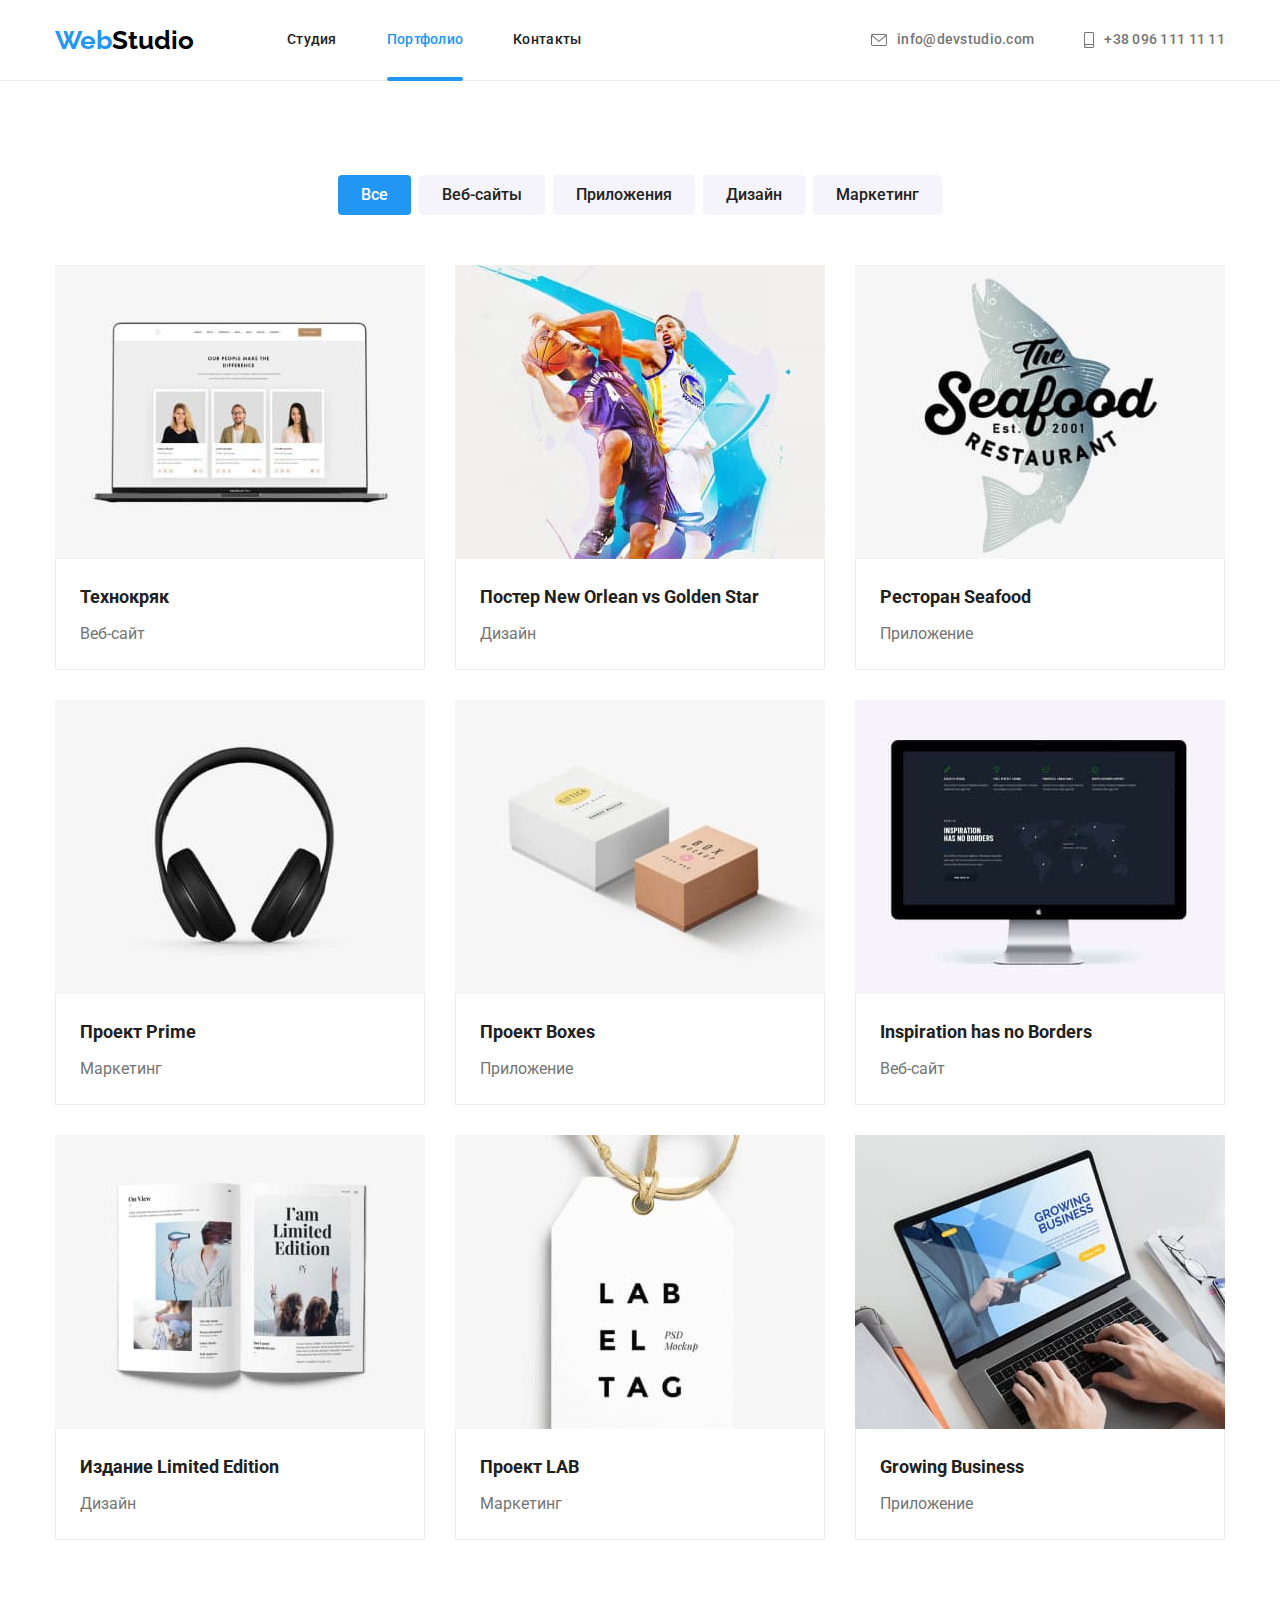
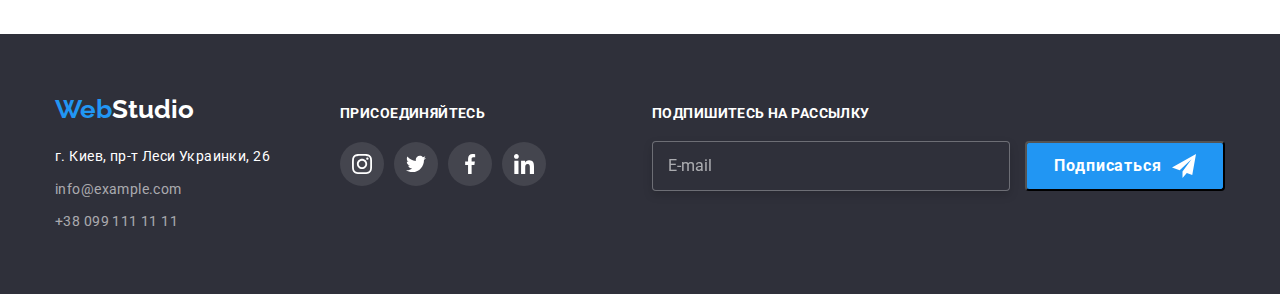
==== portfolio.html @ b8cd6af3 "1" ====
<!DOCTYPE html>
<html lang="en">
  <head>
    <meta charset="UTF-8" />
    <meta http-equiv="X-UA-Compatible" content="IE=edge" />
    <meta name="viewport" content="width=device-width, initial-scale=1.0" />
    <title>Portfolio</title>
    <link rel="preconnect" href="https://fonts.googleapis.com" />
    <link rel="preconnect" href="https://fonts.gstatic.com" crossorigin />
    <link
      href="https://fonts.googleapis.com/css2?family=Dancing+Script&family=Raleway:wght@700&family=Roboto:wght@400;500;700;900&display=swap"
      rel="stylesheet"
    />
    <link
      rel="stylesheet"
      href="https://cdnjs.cloudflare.com/ajax/libs/modern-normalize/1.1.0/modern-normalize.min.css"
    />

    <link rel="stylesheet" href="./css/main.min.css" />
  </head>
  <body>
    <!-- ---------------------------------------header ---------------------------------------------->
    <header class="page-header">
      <div class="container main-nav">
        <nav class="main-nav">
          <a href="./index.html" class="main-nav__labe">
            Web<span class="main-nav__studio">Studio</span>
          </a>
          <ul class="site-nav list">
            <li class="site-nav__link-margin">
              <a href="./index.html" class="site-nav__link site-nav__serif site-nav--size-p"
                >Студия</a
              >
            </li>
            <li class="site-nav__link-margin">
              <a
                href="./portfolio.html"
                class="site-nav__active-link site-nav__serif site-nav--size-p"
                >Портфолио</a
              >
            </li>
            <li><a href="" class="site-nav__link site-nav--size-p">Контакты</a></li>
          </ul>
        </nav>
        <ul class="mailtel list">
          <li class="site-nav__link-margin">
            <a href="mailto:info@devstudio.com" class="mailtel__link site-nav__link site-nav">
              <svg class="mailtel__icons" width="16" height="12">
                <use href="./images/icons.svg#icon-envelope-hover-1"></use>
              </svg>
              info@devstudio.com
            </a>
          </li>
          <li class="">
            <a href="tel:+380961111111" class="mailtel__link site-nav__link site-nav">
              <svg class="mailtel__icons" width="10" height="16">
                <use href="./images/icons.svg#icon-smartphone-1"></use>
              </svg>

              +38 096 111 11 11
            </a>
          </li>
        </ul>
      </div>
    </header>

    <!-- --------------------------------------------------------main-------- -->
    <main>
      <section class="section">
        <div class="container">
          <ul class="filter-list-button list">
            <li class="filter-list-button__block">
              <button type="button" class="active-button-portfolio">Все</button>
            </li>
            <li class="filter-list-button__block">
              <button type="button" class="filter-list-button__button">Веб-сайты</button>
            </li>
            <li class="filter-list-button__block">
              <button type="button" class="filter-list-button__button">Приложения</button>
            </li>
            <li class="filter-list-button__block">
              <button type="button" class="filter-list-button__button">Дизайн</button>
            </li>
            <li class="filter-list-button__block">
              <button type="button" class="filter-list-button__button">Маркетинг</button>
            </li>
          </ul>

          <ul class="flex-container">
            <li class="flex-container__element">
              <a href="" class="flex-container__link">
                <div class="parents-overlay">
                  <img src="./images-portf/img2.1.jpg" alt="ноутбук" width="370" />
                  <div class="blue-overlay">
                    <p class="blue-overlay__text">
                      Технокряк это современная площадка распространения коронавируса. Компании
                      используют эту платформу для цифрового шпионажа и атак на защищённые сервера
                      конкурентов.
                    </p>
                  </div>
                </div>

                <div class="discription-card-portfolio">
                  <h3 class="discription-card-portfolio__name">Технокряк</h3>
                  <p class="discription-card-portfolio__content">Веб-сайт</p>
                </div>
              </a>
            </li>
            <li class="flex-container__element">
              <a href="" class="flex-container__link">
                <div class="parents-overlay">
                  <img src="./images-portf/img2.2.jpg" alt="баскетболисты" width="370" />
                  <div class="blue-overlay">
                    <p class="blue-overlay__text">
                      Lorem ipsum dolor sit amet consectetur adipisicing elit. Accusamus facilis
                      unde reiciendis reprehenderit inventore ad, repellendus quaerat hic laboriosam
                      dicta?
                    </p>
                  </div>
                </div>
                <div class="discription-card-portfolio">
                  <h3 class="discription-card-portfolio__name">Постер New Orlean vs Golden Star</h3>
                  <p class="discription-card-portfolio__content">Дизайн</p>
                </div>
              </a>
            </li>
            <li class="flex-container__element">
              <a href="" class="flex-container__link">
                <div class="parents-overlay">
                  <img src="./images-portf/img2.3.jpg" alt="логотип" width="370" />
                  <div class="blue-overlay">
                    <p class="blue-overlay__text">
                      Lorem ipsum dolor sit amet consectetur adipisicing elit. Accusamus facilis
                      unde reiciendis reprehenderit inventore ad, repellendus quaerat hic laboriosam
                      dicta?
                    </p>
                  </div>
                </div>
                <div class="discription-card-portfolio">
                  <h3 class="discription-card-portfolio__name">Ресторан Seafood</h3>
                  <p class="discription-card-portfolio__content">Приложение</p>
                </div>
              </a>
            </li>
            <li class="flex-container__element">
              <a href="" class="flex-container__link">
                <div class="parents-overlay">
                  <img src="./images-portf/img2.4.jpg" alt="наушники" width="370" />
                  <div class="blue-overlay">
                    <p class="blue-overlay__text">
                      Lorem ipsum dolor sit amet consectetur adipisicing elit. Accusamus facilis
                      unde reiciendis reprehenderit inventore ad, repellendus quaerat hic laboriosam
                      dicta?
                    </p>
                  </div>
                </div>
                <div class="discription-card-portfolio">
                  <h3 class="discription-card-portfolio__name">Проект Prime</h3>
                  <p class="discription-card-portfolio__content">Маркетинг</p>
                </div>
              </a>
            </li>
            <li class="flex-container__element">
              <a href="" class="flex-container__link">
                <div class="parents-overlay">
                  <img src="./images-portf/img2.5.jpg" alt="коробка" width="370" />
                  <div class="blue-overlay">
                    <p class="blue-overlay__text">
                      Lorem ipsum dolor sit amet consectetur adipisicing elit. Accusamus facilis
                      unde reiciendis reprehenderit inventore ad, repellendus quaerat hic laboriosam
                      dicta?
                    </p>
                  </div>
                </div>
                <div class="discription-card-portfolio">
                  <h3 class="discription-card-portfolio__name">Проект Boxes</h3>
                  <p class="discription-card-portfolio__content">Приложение</p>
                </div>
              </a>
            </li>
            <li class="flex-container__element">
              <a href="" class="flex-container__link">
                <div class="parents-overlay">
                  <img src="./images-portf/img2.6.jpg" alt="компьютер" width="370" />
                  <div class="blue-overlay">
                    <p class="blue-overlay__text">
                      Lorem ipsum dolor sit amet consectetur adipisicing elit. Accusamus facilis
                      unde reiciendis reprehenderit inventore ad, repellendus quaerat hic laboriosam
                      dicta?
                    </p>
                  </div>
                </div>
                <div class="discription-card-portfolio">
                  <h3 lang="en" class="discription-card-portfolio__name">
                    Inspiration has no Borders
                  </h3>
                  <p class="discription-card-portfolio__content">Веб-сайт</p>
                </div>
              </a>
            </li>
            <li class="flex-container__element">
              <a href="" class="flex-container__link">
                <div class="parents-overlay">
                  <img src="./images-portf/img2.7.jpg" alt="книга" width="370" />
                  <div class="blue-overlay">
                    <p class="blue-overlay__text">
                      Lorem ipsum dolor sit amet consectetur adipisicing elit. Accusamus facilis
                      unde reiciendis reprehenderit inventore ad, repellendus quaerat hic laboriosam
                      dicta?
                    </p>
                  </div>
                </div>
                <div class="discription-card-portfolio">
                  <h3 class="discription-card-portfolio__name">Издание Limited Edition</h3>
                  <p class="discription-card-portfolio__content">Дизайн</p>
                </div>
              </a>
            </li>
            <li class="flex-container__element">
              <a href="" class="flex-container__link">
                <div class="parents-overlay">
                  <img src="./images-portf/img2.8.jpg" alt="бирка" width="370" />
                  <div class="blue-overlay">
                    <p class="blue-overlay__text">
                      Lorem ipsum dolor sit amet consectetur adipisicing elit. Accusamus facilis
                      unde reiciendis reprehenderit inventore ad, repellendus quaerat hic laboriosam
                      dicta?
                    </p>
                  </div>
                </div>
                <div class="discription-card-portfolio">
                  <h3 class="discription-card-portfolio__name">Проект LAB</h3>
                  <p class="discription-card-portfolio__content">Маркетинг</p>
                </div>
              </a>
            </li>
            <li class="flex-container__element">
              <a href="" class="flex-container__link">
                <div class="parents-overlay">
                  <img src="./images-portf/img2.9.jpg" alt="ноутбук" width="370" />
                  <div class="blue-overlay">
                    <p class="blue-overlay__text">
                      Lorem ipsum dolor sit amet consectetur adipisicing elit. Accusamus facilis
                      unde reiciendis reprehenderit inventore ad, repellendus quaerat hic laboriosam
                      dicta?
                    </p>
                  </div>
                </div>
                <div class="discription-card-portfolio">
                  <h3 lang="en" class="discription-card-portfolio__name">Growing Business</h3>
                  <p class="discription-card-portfolio__content">Приложение</p>
                </div>
              </a>
            </li>
          </ul>
        </div>
      </section>
    </main>
    <!-- ---------------------------footer---------------------- -->
    <footer class="foter">
      <div class="container footer-flex">
        <div>
          <a href="./index.html" class="logo-fot">
            Web<span class="foter--color-studio">Studio</span>
          </a>

          <address>
            <ul class="footer-list">
              <li class="footer-list__block">
                <a
                  class="footer-list__link"
                  href="https://goo.gl/maps/ryX1TbydcaV9eqmX7"
                  target="_blank"
                  rel="noopener noreferre"
                  >г. Киев, пр-т Леси Украинки, 26</a
                >
              </li>
              <li class="footer-list__block">
                <a class="footer-list__link transparent" href="mailto:info@example.com"
                  >info@example.com</a
                >
              </li>
              <li class="footer-list__block">
                <a class="footer-list__link transparent" href="tel:+380961111111"
                  >+38 099 111 11 11</a
                >
              </li>
            </ul>
          </address>
        </div>
        <div class="footer-icon">
          <h3 class="footer-icon-text">ПРИСОЕДИНЯЙТЕСЬ</h3>
          <ul class="social-network-list list">
            <li class="social-network-list__item">
              <a href="" class="social-network-list__link color-icon-footer">
                <svg class="social-network-list__icon colr-icn-img-ftr" width="20" height="20">
                  <use href="./images/icons.svg#icon-instagram"></use>
                </svg>
              </a>
            </li>
            <li class="social-network-list__item">
              <a href="" class="social-network-list__link color-icon-footer">
                <svg class="social-network-list__icon colr-icn-img-ftr" width="20" height="20  ">
                  <use href="./images/icons.svg#icon-twitter"></use>
                </svg>
              </a>
            </li>
            <li class="social-network-list__item">
              <a href="" class="social-network-list__link color-icon-footer">
                <svg class="social-network-list__icon colr-icn-img-ftr" width="20" height="20">
                  <use href="./images/icons.svg#icon-facebook"></use>
                </svg>
              </a>
            </li>
            <li class="social-network-list__item">
              <a href="" class="social-network-list__link color-icon-footer">
                <svg class="social-network-list__icon colr-icn-img-ftr" width="20" height="20">
                  <use href="./images/icons.svg#icon-linkedin"></use>
                </svg>
              </a>
            </li>
          </ul>
        </div>
        <form class="form-subscription">
          <h3 class="form-subscription__title">Подпишитесь на рассылку</h3>
          <div class="form-subscription__input">
            <input name="mail-subscribtion" type="email" placeholder="E-mail" />
            <button type="submit" class="form-subscription__btn-entr">
              Подписаться

              <svg class="icon-send" width="24" height="24">
                <use href="./images/icons.svg#icon-icon-send-1"></use>
              </svg>
            </button>
          </div>
        </form>
      </div>
    </footer>
  </body>
</html>
---- css/main.min.css ----
:root {
  --primary-text-color: #212121;
  --accent-color: #2196f3;
  --bgc-text-hero: #fff;
  --hero-bgc: #2f303a;
  --benefits: #757575;
  --zaholovokh2: #212121;
  --bcg-comand-and-button-filter: #f5f4fa;
  --icon-color: #afb1b8;
  --transition-d: 250ms;
  --transition-t: cubic-bezier(0.4, 0, 0.2, 1);
  --roboto: 'Roboto', sans-serif;
}
h1,
h2,
h3,
p,
ul {
  margin: 0;
  padding: 0;
}
img {
  display: block;
}
a {
  text-decoration: none;
}
textarea {
  resize: none;
}
.section__title {
  font-size: 36px;
  line-height: 42px;
  color: var(--zaholovokh2);
  margin-bottom: 50px;
  text-align: center;
}
body {
  font-family: 'Roboto', sans-serif;
  background-color: var(--bgc-text-hero);
  color: var(--primary-text-color);
}
.main-nav__labe {
  font-family: 'Raleway';
  font-weight: bold;
  font-size: 26px;
  line-height: 1.19;
  color: var(--accent-color);
  text-decoration: none;
  margin-right: 93px;
}
.logo-fot {
  font-family: 'Raleway';
  font-weight: bold;
  font-size: 26px;
  line-height: 1.19;
  color: var(--accent-color);
  text-decoration: none;
  margin-bottom: 20px;
  display: block;
}
.footer-list__link {
  color: var(--bgc-text-hero);
  font-family: Roboto;
  font-style: normal;
  font-weight: normal;
  font-size: 14px;
  line-height: 1.71;
  letter-spacing: 0.03em;
  text-decoration: none;
}
.list {
  list-style: none;
}
.page-header {
  border-bottom: 1px solid #ececec;
}
.main-nav {
  display: -webkit-box;
  display: -ms-flexbox;
  display: flex;
  -webkit-box-align: center;
  -ms-flex-align: center;
  align-items: center;
}
.main-nav__studio {
  color: #000000;
}
.site-nav {
  display: -webkit-box;
  display: -ms-flexbox;
  display: flex;
  -webkit-box-align: center;
  -ms-flex-align: center;
  align-items: center;
  -webkit-transition-property: color;
  transition-property: color;
}
.site-nav__link-margin {
  margin-right: 50px;
  position: relative;
}
.section {
  padding-top: 94px;
  padding-bottom: 94px;
}
.site-nav--size-p {
  padding-top: 32px;
  padding-bottom: 32px;
  display: block;
}
.site-nav__active-link {
  color: var(--accent-color);
}
.active {
  color: var(--accent-color);
}
.site-nav__serif {
  font-style: normal;
  font-weight: 500;
  font-size: 14px;
  line-height: 1.14;
  letter-spacing: 0.02em;
  text-decoration: none;
}
.site-nav__active-link.site-nav--size-p::after {
  position: absolute;
  bottom: -1px;
  left: 0;
  content: '';
  width: 100%;
  height: 4px;
  background-color: var(--accent-color);
  border-radius: 2px;
}
.site-nav .site-nav__link {
  color: var(--primary-text-color);
}
.site-nav .site-nav__link:hover {
  color: var(--accent-color);
}
.site-nav .site-nav__link:focus {
  color: var(--accent-color);
}
.site-nav__link {
  font-weight: 500;
  font-size: 14px;
  line-height: 1.14;
  letter-spacing: 0.02em;
  text-decoration: none;
  padding-top: 32px;
  padding-bottom: 32px;
  -webkit-transition-duration: var(--transition-d);
  transition-duration: var(--transition-d);
  -webkit-transition-timing-function: var(--transition-t);
  transition-timing-function: var(--transition-t);
}
.site-nav__link:hover .mailtel__icons {
  fill: var(--accent-color);
}
.site-nav__link:focus .mailtel__icons {
  fill: var(--accent-color);
}
.mailtel {
  display: -webkit-box;
  display: -ms-flexbox;
  display: flex;
  margin-left: auto;
}
.mailtel .mailtel__link {
  color: var(--benefits);
  text-decoration: none;
  -webkit-transition-property: color;
  transition-property: color;
}
.mailtel .mailtel__link:hover {
  color: var(--accent-color);
}
.mailtel .mailtel__link:focus {
  color: var(--accent-color);
}
.mailtel__link {
  font-weight: 500;
  font-size: 14px;
  line-height: 1.14;
  letter-spacing: 0.02em;
  -webkit-transition-duration: var(--transition-d);
  transition-duration: var(--transition-d);
  -webkit-transition-timing-function: var(--transition-t);
  transition-timing-function: var(--transition-t);
  -webkit-transition-property: color;
  transition-property: color;
}
.hero {
  padding-top: 200px;
  padding-bottom: 200px;
  margin-top: 0;
  max-width: 1600px;
  margin-right: auto;
  margin-left: auto;
  background-color: var(--hero-bgc);
  text-align: center;
  background-image: -webkit-gradient(
      linear,
      left top,
      right top,
      from(rgba(47, 48, 58, 0.4)),
      to(rgba(47, 48, 58, 0.4))
    ),
    url(../images/hero-bg.jpg);
  background-image: linear-gradient(to right, rgba(47, 48, 58, 0.4), rgba(47, 48, 58, 0.4)),
    url(../images/hero-bg.jpg);
  background-repeat: no-repeat;
  background-position: center;
  background-size: cover;
}
.hero__title {
  font-weight: 900;
  font-size: 44px;
  line-height: 1.36;
  color: var(--bgc-text-hero);
  margin-top: 0;
  margin-bottom: 30px;
  max-width: 696px;
  margin-left: auto;
  margin-right: auto;
  letter-spacing: 0.06em;
}
.section--pading-zero {
  padding-top: 0px;
}
.feature-list__img {
  width: 270px;
  height: 120px;
  background-color: var(--bcg-comand-and-button-filter);
  margin-bottom: 30px;
  display: -webkit-box;
  display: -ms-flexbox;
  display: flex;
  -webkit-box-pack: center;
  -ms-flex-pack: center;
  justify-content: center;
  -webkit-box-align: center;
  -ms-flex-align: center;
  align-items: center;
}
.feature-list {
  display: -webkit-box;
  display: -ms-flexbox;
  display: flex;
  margin: 0;
  padding-left: 0;
}
.filter-list-button {
  display: -webkit-box;
  display: -ms-flexbox;
  display: flex;
  -webkit-box-pack: center;
  -ms-flex-pack: center;
  justify-content: center;
  margin-top: 0;
  margin-bottom: 50px;
}
.feature-list__title {
  font-weight: bold;
  font-size: 14px;
  line-height: 1.14;
  letter-spacing: 0.03em;
  text-transform: uppercase;
  margin-bottom: 10px;
}
.feature-list__benefits {
  font-size: 14px;
  line-height: 1.71;
  color: var(--benefits);
}
.feature-list__block {
  width: 270px;
  margin-right: 30px;
}
.feature-list__block:nth-child(4) {
  margin-right: 0px;
}
.overlay {
  background-color: var(--hero-bgc);
  opacity: 0.8;
  position: absolute;
  bottom: 0;
  left: 0;
  width: 370px;
  height: 70px;
  padding-top: 27px;
  padding-bottom: 27px;
}
.overlay__text {
  font-weight: bold;
  font-size: 14px;
  line-height: 16px;
  text-align: center;
  letter-spacing: 0.03em;
  text-transform: uppercase;
  color: var(--bgc-text-hero);
}
.comand-list {
  display: -webkit-box;
  display: -ms-flexbox;
  display: flex;
  margin: 0;
  padding-left: 0;
}
.section-comand {
  background-color: var(--bcg-comand-and-button-filter);
  padding-top: 94px;
}
.comand-list__name-master {
  font-weight: 500;
  font-size: 16px;
  line-height: 1.18;
}
.comand-list__job-master {
  font-weight: normal;
  font-size: 16px;
  line-height: 1.18;
  color: var(--benefits);
  margin-top: 10px;
  margin-bottom: 16px;
}
.comand-list__discription {
  background-color: #fff;
  text-align: center;
  padding-top: 30px;
  padding-bottom: 30px;
  border-radius: 0px 0px 4px 4px;
}
.comand-list__block {
  margin-right: 30px;
  -webkit-box-shadow: 0px 1px 3px rgba(0, 0, 0, 0.12), 0px 1px 1px rgba(0, 0, 0, 0.14),
    0px 2px 1px rgba(0, 0, 0, 0.2);
  box-shadow: 0px 1px 3px rgba(0, 0, 0, 0.12), 0px 1px 1px rgba(0, 0, 0, 0.14),
    0px 2px 1px rgba(0, 0, 0, 0.2);
  border-radius: 0px 0px 4px 4px;
}
.comand-list__block:nth-child(4) {
  margin-right: 0px;
}
.shadow-img {
  -webkit-box-shadow: 0px 1px 3px rgba(0, 0, 0, 0.12), 0px 1px 1px rgba(0, 0, 0, 0.14),
    0px 2px 1px rgba(0, 0, 0, 0.2);
  box-shadow: 0px 1px 3px rgba(0, 0, 0, 0.12), 0px 1px 1px rgba(0, 0, 0, 0.14),
    0px 2px 1px rgba(0, 0, 0, 0.2);
  border-radius: 0px 0px 4px 4px;
}
.social-network-list {
  display: -webkit-box;
  display: -ms-flexbox;
  display: flex;
  -webkit-box-pack: center;
  -ms-flex-pack: center;
  justify-content: center;
}
.social-network-list__item + .social-network-list__item {
  margin-left: 10px;
}
.social-network-list__link {
  width: 44px;
  height: 44px;
  background-color: var(--bgc-text-hero);
  display: -webkit-box;
  display: -ms-flexbox;
  display: flex;
  -webkit-box-pack: center;
  -ms-flex-pack: center;
  justify-content: center;
  -webkit-box-align: center;
  -ms-flex-align: center;
  align-items: center;
  border-radius: 50%;
  -webkit-transition-duration: var(--transition-d);
  transition-duration: var(--transition-d);
  -webkit-transition-timing-function: var(--transition-t);
  transition-timing-function: var(--transition-t);
  -webkit-transition-property: background-color;
  transition-property: background-color;
}
.social-network-list__link:hover {
  background-color: var(--accent-color);
}
.social-network-list__link:focus {
  background-color: var(--accent-color);
}
.social-network-list__link:hover .social-network-list__icon {
  fill: var(--bgc-text-hero);
}
.social-network-list__link:focus .social-network-list__icon {
  fill: var(--bgc-text-hero);
}
.social-network-list__icon {
  fill: var(--icon-color);
  -webkit-transition-duration: var(--transition-d);
  transition-duration: var(--transition-d);
  -webkit-transition-timing-function: var(--transition-t);
  transition-timing-function: var(--transition-t);
  -webkit-transition-property: fill;
  transition-property: fill;
}
.regular-client-list {
  display: -webkit-box;
  display: -ms-flexbox;
  display: flex;
  margin-right: -30px;
}
.regular-client-list__block {
  margin-right: 30px;
}
.regular-client-list__link {
  display: -webkit-box;
  display: -ms-flexbox;
  display: flex;
  width: 170px;
  height: 92px;
  border-width: 1px;
  border-style: solid;
  border-color: var(--icon-color);
  border-radius: 4px;
  -webkit-box-pack: center;
  -ms-flex-pack: center;
  justify-content: center;
  -webkit-box-align: center;
  -ms-flex-align: center;
  align-items: center;
  -webkit-transition-duration: var(--transition-d);
  transition-duration: var(--transition-d);
  -webkit-transition-timing-function: var(--transition-t);
  transition-timing-function: var(--transition-t);
  -webkit-transition-property: border-color;
  transition-property: border-color;
}
.regular-client-list__link:focus {
  border-color: var(--accent-color);
}
.regular-client-list__link:hover {
  border-color: var(--accent-color);
}
.regular-client-list__icon {
  fill: var(--icon-color);
  -webkit-transition-duration: var(--transition-d);
  transition-duration: var(--transition-d);
  -webkit-transition-timing-function: var(--transition-t);
  transition-timing-function: var(--transition-t);
  -webkit-transition-property: fill;
  transition-property: fill;
}
.regular-client-list__icon:hover {
  fill: var(--accent-color);
}
.regular-client-list__link:hover .regular-client-list__icon {
  fill: var(--accent-color);
}
.regular-client-list__link:focus .regular-client-list__icon {
  fill: var(--accent-color);
}
.mailtel__icons {
  fill: var(--benefits);
  margin-right: 10px;
  -webkit-transition-duration: var(--transition-d);
  transition-duration: var(--transition-d);
  -webkit-transition-timing-function: var(--transition-t);
  transition-timing-function: var(--transition-t);
  -webkit-transition-property: fill;
  transition-property: fill;
}
.mailtel__icons:hover {
  fill: var(--accent-color);
}
.footer-list {
  list-style: none;
}
.foter {
  background-color: var(--hero-bgc);
  padding-top: 60px;
  padding-bottom: 60px;
}
.footer-list__block {
  margin-bottom: 9px;
}
.footer-list__block:last-child {
  margin-bottom: 0px;
}
.foter--color-studio {
  color: var(--bgc-text-hero);
}
.transparent {
  color: rgba(255, 255, 255, 0.6);
  text-decoration: none;
  -webkit-transition-duration: var(--transition-d);
  transition-duration: var(--transition-d);
  -webkit-transition-timing-function: var(--transition-t);
  transition-timing-function: var(--transition-t);
  -webkit-transition-property: color;
  transition-property: color;
}
.transparent:hover {
  color: var(--bgc-text-hero);
}
.footer-flex {
  display: -webkit-box;
  display: -ms-flexbox;
  display: flex;
  -webkit-box-align: baseline;
  -ms-flex-align: baseline;
  align-items: baseline;
}
.footer-icon {
  margin-left: 70px;
}
.footer-icon-text {
  font-weight: bold;
  font-size: 14px;
  line-height: 1.14;
  letter-spacing: 0.03em;
  text-transform: uppercase;
  color: #ffffff;
  margin-bottom: 20px;
}
.color-icon-footer {
  background-color: rgba(255, 255, 255, 0.1);
}
.colr-icn-img-ftr {
  fill: var(--bgc-text-hero);
}
.parents-overlay {
  position: relative;
  overflow: hidden;
}
.blue-overlay {
  position: absolute;
  top: 0;
  right: 0;
  width: 100%;
  height: 100%;
  padding: 63px 24px;
  background: var(--accent-color);
  opacity: 0;
  -webkit-transform: translateY(100%);
  transform: translateY(100%);
  -webkit-transition-property: opacity, -webkit-transform;
  transition-property: opacity, -webkit-transform;
  transition-property: opacity, transform;
  transition-property: opacity, transform, -webkit-transform;
}
.flex-container__link {
  -webkit-transition-duration: var(--transition-d);
  transition-duration: var(--transition-d);
  -webkit-transition-timing-function: var(--transition-t);
  transition-timing-function: var(--transition-t);
  -webkit-transition-property: display, -webkit-box-shadow;
  transition-property: display, -webkit-box-shadow;
  transition-property: display, box-shadow;
  transition-property: display, box-shadow, -webkit-box-shadow;
}
.blue-overlay {
  -webkit-transition-timing-function: var(--transition-t);
  transition-timing-function: var(--transition-t);
  -webkit-transition: var(--transition-d);
  transition: var(--transition-d);
}
.flex-container__link:hover .blue-overlay {
  opacity: 0.9;
  -webkit-transform: translateY(0);
  transform: translateY(0);
}
.flex-container__link:focus .blue-overlay {
  opacity: 0.9;
  -webkit-transform: translateY(0);
  transform: translateY(0);
}
.blue-overlay__text {
  font-weight: normal;
  font-size: 18px;
  line-height: calc(28 / 18);
  color: var(--bgc-text-hero);
  letter-spacing: 0.03em;
}
.flex-container {
  list-style: none;
  display: -webkit-box;
  display: -ms-flexbox;
  display: flex;
  -ms-flex-wrap: wrap;
  flex-wrap: wrap;
  padding-left: 0;
  margin: 0;
}
.flex-container__element {
  width: 370px;
  margin-bottom: 30px;
  margin-right: 30px;
}
.flex-container__element:nth-child(3n) {
  margin-right: 0;
}
.flex-container__element:nth-last-child(-n + 3) {
  margin-bottom: 0;
}
.flex-container__link:hover {
  display: block;
  -webkit-box-shadow: 0px 1px 1px rgba(0, 0, 0, 0.12), 0px 4px 4px rgba(0, 0, 0, 0.06),
    1px 4px 6px rgba(0, 0, 0, 0.16);
  box-shadow: 0px 1px 1px rgba(0, 0, 0, 0.12), 0px 4px 4px rgba(0, 0, 0, 0.06),
    1px 4px 6px rgba(0, 0, 0, 0.16);
}
.flex-container__link:focus {
  display: block;
  -webkit-box-shadow: 0px 1px 1px rgba(0, 0, 0, 0.12), 0px 4px 4px rgba(0, 0, 0, 0.06),
    1px 4px 6px rgba(0, 0, 0, 0.16);
  box-shadow: 0px 1px 1px rgba(0, 0, 0, 0.12), 0px 4px 4px rgba(0, 0, 0, 0.06),
    1px 4px 6px rgba(0, 0, 0, 0.16);
}
.discription-card-portfolio__name {
  font-weight: bold;
  font-size: 18px;
  line-height: 2;
  color: var(--zaholovokh2);
  margin-bottom: 4px;
}
.discription-card-portfolio__content {
  font-weight: normal;
  font-size: 16px;
  line-height: 1.87;
  color: var(--benefits);
  margin: 0;
}
.discription-card-portfolio {
  border-left-style: solid;
  border-right-style: solid;
  border-bottom-style: solid;
  border-color: #ececec;
  border-width: 1px;
  padding: 20px 24px 20px 24px;
}
.form-subscription {
  margin-left: auto;
}
.form-subscription__title {
  font-weight: bold;
  font-size: 14px;
  line-height: calc(16 / 14);
  letter-spacing: 0.03em;
  text-transform: uppercase;
  color: var(--bgc-text-hero);
  margin-bottom: 20px;
}
.form-subscription__input {
  display: -webkit-box;
  display: -ms-flexbox;
  display: flex;
}
.form-subscription__input input {
  width: 358px;
  height: 50px;
  background-color: var(--hero-bgc);
  padding: 15px;
  border: 1px solid rgba(255, 255, 255, 0.3);
  -webkit-box-sizing: border-box;
  box-sizing: border-box;
  -webkit-filter: drop-shadow(0px 4px 4px rgba(0, 0, 0, 0.15));
  filter: drop-shadow(0px 4px 4px rgba(0, 0, 0, 0.15));
  border-radius: 4px;
  color: var(--accent-color);
}
.icon-send {
  margin-left: 10px;
}
.hero__button {
  border-radius: 4px;
  padding: 10px 32px;
  cursor: pointer;
  color: var(--bgc-text-hero);
  background-color: var(--accent-color);
  font-weight: bold;
  font-size: 16px;
  line-height: 1.87;
  letter-spacing: 0.06em;
  -webkit-transition-property: background-color;
  transition-property: background-color;
  -webkit-transition-duration: var(--transition-d);
  transition-duration: var(--transition-d);
  -webkit-transition-timing-function: var(--transition-t);
  transition-timing-function: var(--transition-t);
}
.hero__button:hover {
  background-color: #188ce8;
}
.mdl-close-btn {
  position: absolute;
  top: 8px;
  right: 8px;
  border: 1px solid rgba(0, 0, 0, 0.1);
  -webkit-box-sizing: border-box;
  box-sizing: border-box;
  background: var(--bgc-text-hero);
  width: 30px;
  height: 30px;
  border-radius: 50%;
  padding: 6px;
  display: -webkit-box;
  display: -ms-flexbox;
  display: flex;
  -webkit-box-align: center;
  -ms-flex-align: center;
  align-items: center;
  cursor: pointer;
}
.mdl-close-btn:hover .mdl-close-btn__icon {
  fill: var(--accent-color);
  -webkit-transition-duration: var(--transition-d);
  transition-duration: var(--transition-d);
  -webkit-transition-timing-function: var(--transition-t);
  transition-timing-function: var(--transition-t);
}
.form__enter-btn {
  width: 200px;
  height: 50px;
  border: var(--bgc-text-hero);
  border-radius: 4px;
  padding: 10px 32px;
  cursor: pointer;
  color: var(--bgc-text-hero);
  background-color: var(--accent-color);
  font-weight: bold;
  font-size: 16px;
  line-height: 1.87;
  letter-spacing: 0.06em;
  -webkit-transition-property: background-color;
  transition-property: background-color;
  display: block;
  margin: 30px auto;
  margin-bottom: 0;
  -webkit-transition-duration: var(--transition-d);
  transition-duration: var(--transition-d);
  -webkit-transition-timing-function: var(--transition-t);
  transition-timing-function: var(--transition-t);
  transition-property: background-color;
}
.form__enter-btn:hover {
  background-color: #188ce8;
}
.form-subscription__btn-entr {
  width: 200px;
  height: 50px;
  -webkit-box-align: center;
  -ms-flex-align: center;
  align-items: center;
  -webkit-box-pack: center;
  -ms-flex-pack: center;
  justify-content: center;
  border-radius: 4px;
  padding: 0;
  cursor: pointer;
  color: var(--bgc-text-hero);
  background-color: var(--accent-color);
  font-weight: bold;
  font-size: 16px;
  line-height: 1.87;
  letter-spacing: 0.06em;
  -webkit-transition-property: background-color;
  transition-property: background-color;
  display: block;
  margin: 30px auto;
  margin-top: 0;
  margin-bottom: 0;
  -webkit-transition-duration: var(--transition-d);
  transition-duration: var(--transition-d);
  -webkit-transition-timing-function: var(--transition-t);
  transition-timing-function: var(--transition-t);
  transition-property: background-color;
  margin-left: 15px;
  display: -webkit-box;
  display: -ms-flexbox;
  display: flex;
}
.form-subscription__btn-entr:hover {
  background-color: #188ce8;
}
.active-button-portfolio {
  border: 1px solid transparent;
  border-radius: 4px;
  cursor: pointer;
  background-color: var(--accent-color);
  font-style: normal;
  font-weight: 500;
  font-size: 16px;
  line-height: 1.62;
  color: var(--bgc-text-hero);
  padding: 6px 22px 6px 22px;
  -webkit-transition-duration: var(--transition-d);
  transition-duration: var(--transition-d);
  -webkit-transition-timing-function: var(--transition-t);
  transition-timing-function: var(--transition-t);
  -webkit-transition-property: -webkit-box-shadow;
  transition-property: -webkit-box-shadow;
  transition-property: box-shadow;
  transition-property: box-shadow, -webkit-box-shadow;
}
.active-button-portfolio:hover {
  -webkit-box-shadow: 0px 3px 1px rgba(0, 0, 0, 0.1), 0px 1px 2px rgba(0, 0, 0, 0.08),
    0px 2px 2px rgba(0, 0, 0, 0.12);
  box-shadow: 0px 3px 1px rgba(0, 0, 0, 0.1), 0px 1px 2px rgba(0, 0, 0, 0.08),
    0px 2px 2px rgba(0, 0, 0, 0.12);
}
.filter-list-button__block {
  margin-right: 8px;
}
.filter-list-button__block:last-child {
  margin-right: 0;
}
.filter-list-button__button {
  border: 1px solid transparent;
  border-radius: 4px;
  cursor: pointer;
  font-style: normal;
  font-weight: 500;
  font-size: 16px;
  line-height: 1.62;
  color: var(--primary-text-color);
  background-color: var(--bcg-comand-and-button-filter);
  padding: 6px 22px 6px 22px;
  -webkit-transition-duration: var(--transition-d);
  transition-duration: var(--transition-d);
  -webkit-transition-timing-function: var(--transition-t);
  transition-timing-function: var(--transition-t);
  -webkit-transition-property: border, border-radius, background-color, color, -webkit-box-shadow;
  transition-property: border, border-radius, background-color, color, -webkit-box-shadow;
  transition-property: border, border-radius, background-color, color, box-shadow;
  transition-property: border, border-radius, background-color, color, box-shadow,
    -webkit-box-shadow;
}
.filter-list-button__button:hover {
  border: 1px solid transparent;
  border-radius: 4px;
  background-color: var(--accent-color);
  color: var(--bgc-text-hero);
  -webkit-box-shadow: 0px 3px 1px rgba(0, 0, 0, 0.1), 0px 1px 2px rgba(0, 0, 0, 0.08),
    0px 2px 2px rgba(0, 0, 0, 0.12);
  box-shadow: 0px 3px 1px rgba(0, 0, 0, 0.1), 0px 1px 2px rgba(0, 0, 0, 0.08),
    0px 2px 2px rgba(0, 0, 0, 0.12);
}
.filter-list-button__button:focus {
  border: 1px solid transparent;
  border-radius: 4px;
  background-color: var(--accent-color);
  color: var(--bgc-text-hero);
  -webkit-box-shadow: 0px 3px 1px rgba(0, 0, 0, 0.1), 0px 1px 2px rgba(0, 0, 0, 0.08),
    0px 2px 2px rgba(0, 0, 0, 0.12);
  box-shadow: 0px 3px 1px rgba(0, 0, 0, 0.1), 0px 1px 2px rgba(0, 0, 0, 0.08),
    0px 2px 2px rgba(0, 0, 0, 0.12);
}
.container {
  width: 1200px;
  margin-left: auto;
  margin-right: auto;
  padding-left: 15px;
  padding-right: 15px;
}
.backdrop {
  position: fixed;
  top: 0;
  left: 0;
  width: 100%;
  height: 100%;
  background: rgba(0, 0, 0, 0.2);
  -webkit-transition-duration: var(--transition-d);
  transition-duration: var(--transition-d);
  -webkit-transition-timing-function: var(--transition-t);
  transition-timing-function: var(--transition-t);
}
.backdrop.is-hidden {
  opacity: 0;
  pointer-events: none;
  visibility: hidden;
}
.modal {
  position: absolute;
  width: 528px;
  min-height: 581px;
  left: 50%;
  top: 50%;
  -webkit-transform: translate(-50%, -50%);
  transform: translate(-50%, -50%);
  background-color: #fff;
  -webkit-box-shadow: 0px 1px 3px rgba(0, 0, 0, 0.12), 0px 1px 1px rgba(0, 0, 0, 0.14),
    0px 2px 1px rgba(0, 0, 0, 0.2);
  box-shadow: 0px 1px 3px rgba(0, 0, 0, 0.12), 0px 1px 1px rgba(0, 0, 0, 0.14),
    0px 2px 1px rgba(0, 0, 0, 0.2);
  border-radius: 4px;
}
.form__text-title {
  font-weight: bold;
  font-size: 20px;
  line-height: calc(23 / 20);
  text-align: center;
  color: var(--primary-text-color);
  margin-bottom: 12px;
}
.form__label {
  font-weight: normal;
  font-size: 12px;
  line-height: calc(14 / 12);
  letter-spacing: 0.01em;
  margin-bottom: 4px;
  color: var(--benefits);
}
.text-agree {
  display: -webkit-box;
  display: -ms-flexbox;
  display: flex;
  -webkit-box-align: center;
  -ms-flex-align: center;
  align-items: center;
  font-weight: normal;
  font-size: 14px;
  line-height: calc(24 / 14);
  letter-spacing: 0.03em;
  color: var(--benefits);
  -webkit-box-pack: center;
  -ms-flex-pack: center;
  justify-content: center;
}
.box-text-agree {
  margin-top: 20px;
  text-align: center;
  position: relative;
}
.box-text-agree input[type='checkbox'] {
  width: 16px;
  height: 15px;
}
.form {
  padding: 40px;
}
.form-link-agree {
  color: var(--accent-color);
  text-decoration: underline;
}
.form__field {
  display: -webkit-box;
  display: -ms-flexbox;
  display: flex;
  -webkit-box-orient: vertical;
  -webkit-box-direction: normal;
  -ms-flex-direction: column;
  flex-direction: column;
  margin-bottom: 10px;
}
.form__field:nth-child(5) {
  margin-bottom: 0px;
}
.form__field input {
  padding-left: 42px;
  width: 448px;
  height: 40px;
  border: 1px solid rgba(33, 33, 33, 0.2);
  -webkit-box-sizing: border-box;
  box-sizing: border-box;
  border-radius: 4px;
  outline: none;
  -webkit-transition-property: border-color;
  transition-property: border-color;
}
.form__field input:focus {
  border-color: var(--accent-color);
  -webkit-transition-duration: var(--transition-d);
  transition-duration: var(--transition-d);
  -webkit-transition-timing-function: var(--transition-t);
  transition-timing-function: var(--transition-t);
}
.form__field input:focus ~ svg {
  fill: var(--accent-color);
  -webkit-transition-duration: var(--transition-d);
  transition-duration: var(--transition-d);
  -webkit-transition-timing-function: var(--transition-t);
  transition-timing-function: var(--transition-t);
}
.form__field input:hover ~ svg {
  fill: var(--accent-color);
  -webkit-transition-duration: var(--transition-d);
  transition-duration: var(--transition-d);
  -webkit-transition-timing-function: var(--transition-t);
  transition-timing-function: var(--transition-t);
}
.form__field:hover input {
  border-color: var(--accent-color);
  -webkit-transition-duration: var(--transition-d);
  transition-duration: var(--transition-d);
  -webkit-transition-timing-function: var(--transition-t);
  transition-timing-function: var(--transition-t);
}
.form__field:focus input {
  border-color: var(--accent-color);
  -webkit-transition-duration: var(--transition-d);
  transition-duration: var(--transition-d);
  -webkit-transition-timing-function: var(--transition-t);
  transition-timing-function: var(--transition-t);
}
.form__field textarea {
  height: 120px;
  border: 1px solid rgba(33, 33, 33, 0.2);
  -webkit-box-sizing: border-box;
  box-sizing: border-box;
  border-radius: 4px;
  padding: 12px 16px;
  outline: none;
}
.form__field textarea:focus {
  border-color: var(--accent-color);
  -webkit-transition-duration: var(--transition-d);
  transition-duration: var(--transition-d);
  -webkit-transition-timing-function: var(--transition-t);
  transition-timing-function: var(--transition-t);
}
.form__field:hover textarea {
  border-color: var(--accent-color);
  -webkit-transition-duration: var(--transition-d);
  transition-duration: var(--transition-d);
  -webkit-transition-timing-function: var(--transition-t);
  transition-timing-function: var(--transition-t);
}
textarea[id='text']::-webkit-input-placeholder {
  font-size: 12px;
  line-height: 14px;
  letter-spacing: 0.01em;
  color: rgba(117, 117, 117, 0.5);
}
textarea[id='text']:-ms-input-placeholder {
  font-size: 12px;
  line-height: 14px;
  letter-spacing: 0.01em;
  color: rgba(117, 117, 117, 0.5);
}
textarea[id='text']::-ms-input-placeholder {
  font-size: 12px;
  line-height: 14px;
  letter-spacing: 0.01em;
  color: rgba(117, 117, 117, 0.5);
}
textarea[id='text']::placeholder {
  font-size: 12px;
  line-height: 14px;
  letter-spacing: 0.01em;
  color: rgba(117, 117, 117, 0.5);
}
.form__pic {
  position: absolute;
  left: 12px;
  top: 50%;
  -webkit-transform: translateY(-50%);
  transform: translateY(-50%);
}
.form__input-div {
  position: relative;
}
.checkbox-input {
  position: absolute;
  width: 1px;
  height: 1px;
  margin: -1px;
  padding: 0;
  overflow: hidden;
  border: 0;
  clip: rect(0 0 0 0);
}
.custom-checkboxx {
  display: inline-block;
  text-align: center;
  border-radius: 2px;
  width: 16px;
  height: 15px;
  border: 2px solid var(--primary-text-color);
  margin-right: 7px;
}
.checkbox-input:checked + .custom-checkboxx {
  background-color: var(--accent-color);
  border-color: var(--accent-color);
  background-image: url(../images/icon-check.svg);
  background-size: contain;
  background-origin: border-box;
  background-repeat: no-repeat;
}
input::-webkit-input-placeholder {
  color: rgba(255, 255, 255, 0.6);
}
input:-ms-input-placeholder {
  color: rgba(255, 255, 255, 0.6);
}
input::-ms-input-placeholder {
  color: rgba(255, 255, 255, 0.6);
}
input::placeholder {
  color: rgba(255, 255, 255, 0.6);
}
/*# sourceMappingURL=main.min.css.map */
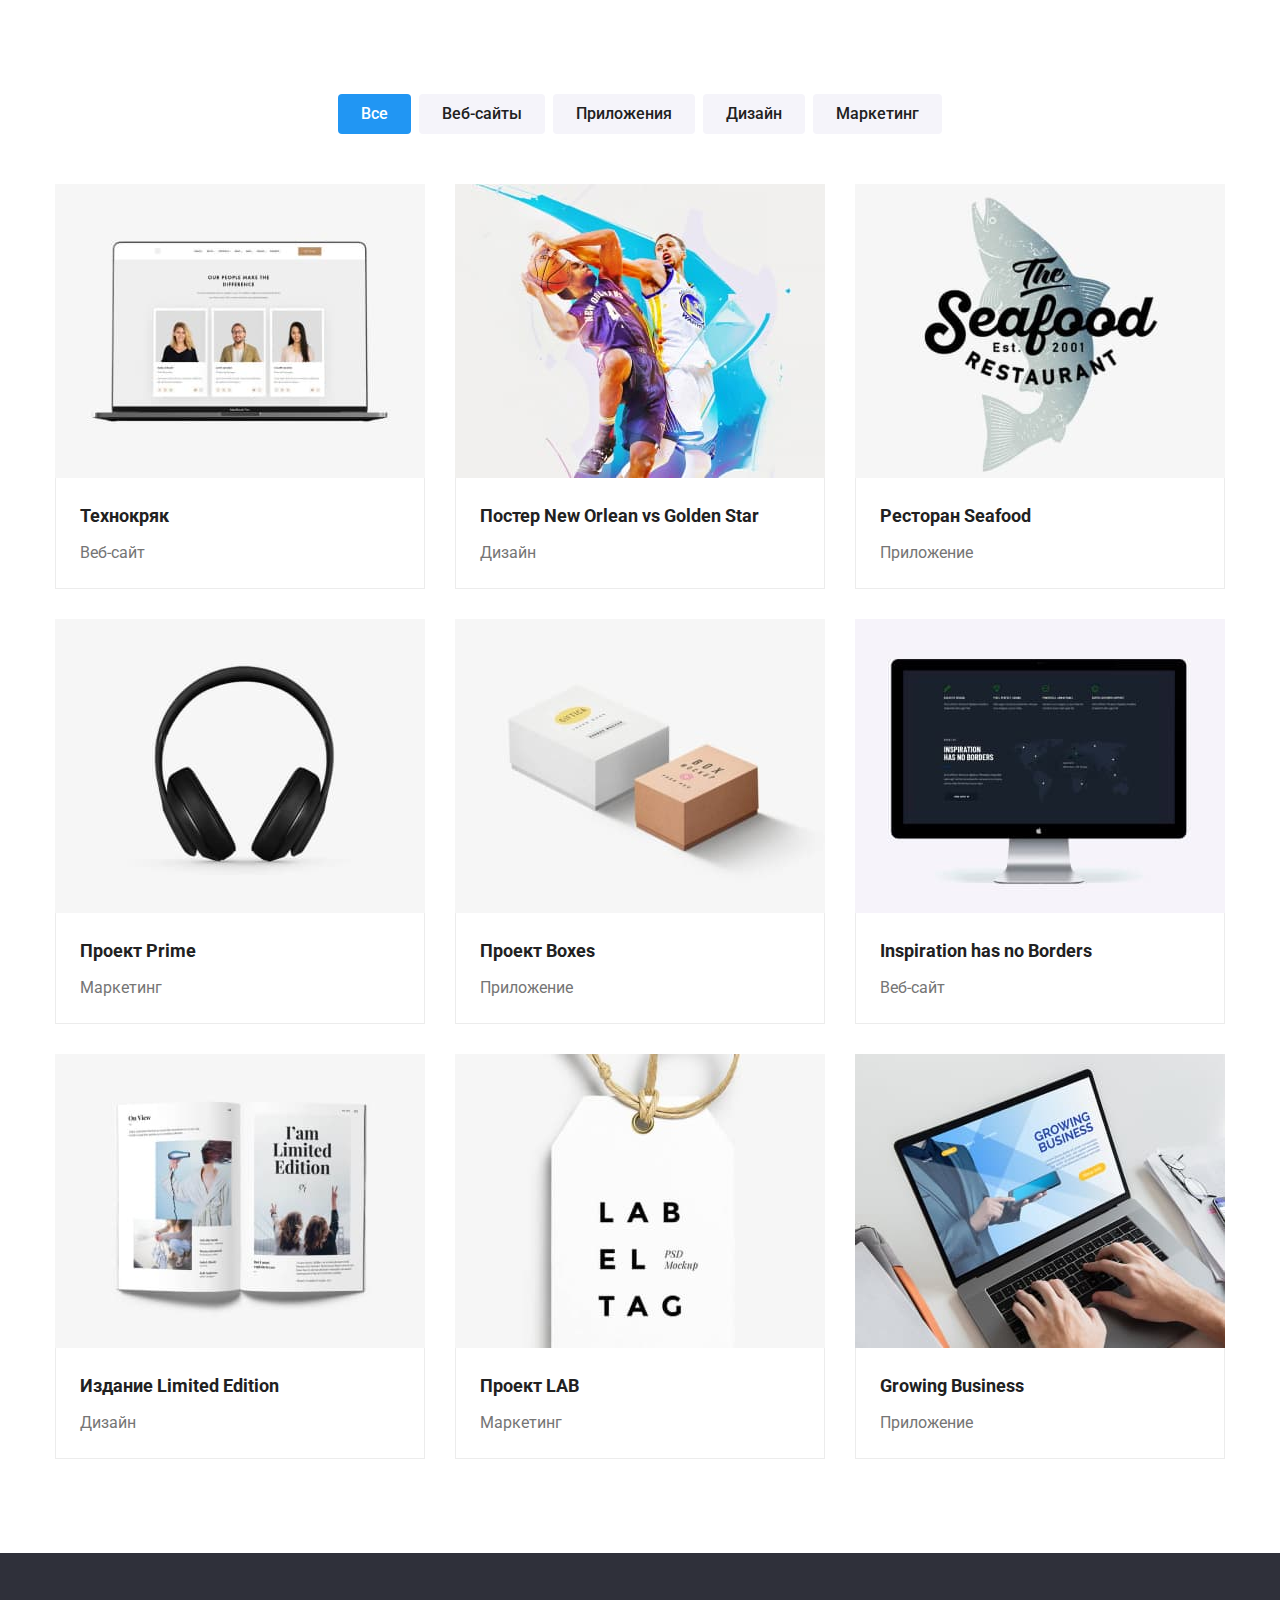
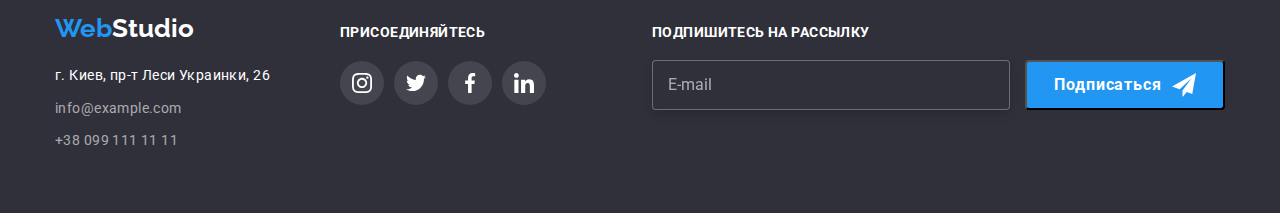
==== commit 70a54dfe: "img-retina-done" ====
--- a/portfolio.html
+++ b/portfolio.html
@@ -20,7 +20,7 @@
   </head>
   <body>
     <!-- ---------------------------------------header ---------------------------------------------->
-    <header class="page-header">
+    <!-- <header class="page-header">
       <div class="container main-nav">
         <nav class="main-nav">
           <a href="./index.html" class="main-nav__labe">
@@ -62,7 +62,7 @@
           </li>
         </ul>
       </div>
-    </header>
+    </header> -->
 
     <!-- --------------------------------------------------------main-------- -->
     <main>
@@ -90,7 +90,12 @@
             <li class="flex-container__element">
               <a href="" class="flex-container__link">
                 <div class="parents-overlay">
-                  <img src="./images-portf/img2.1.jpg" alt="ноутбук" width="370" />
+                  <img
+                    srcset="./images-portf/img2.1.jpg 1x, ./images-portf/img2.1-2x.jpg 2x"
+                    src="./images-portf/img2.1.jpg"
+                    alt="ноутбук"
+                    width="370"
+                  />
                   <div class="blue-overlay">
                     <p class="blue-overlay__text">
                       Технокряк это современная площадка распространения коронавируса. Компании
@@ -109,7 +114,12 @@
             <li class="flex-container__element">
               <a href="" class="flex-container__link">
                 <div class="parents-overlay">
-                  <img src="./images-portf/img2.2.jpg" alt="баскетболисты" width="370" />
+                  <img
+                    srcset="./images-portf/img2.2.jpg 1x, ./images-portf/img2.2-2x.jpg 2x"
+                    src="./images-portf/img2.2.jpg"
+                    alt="баскетболисты"
+                    width="370"
+                  />
                   <div class="blue-overlay">
                     <p class="blue-overlay__text">
                       Lorem ipsum dolor sit amet consectetur adipisicing elit. Accusamus facilis
@@ -127,7 +137,12 @@
             <li class="flex-container__element">
               <a href="" class="flex-container__link">
                 <div class="parents-overlay">
-                  <img src="./images-portf/img2.3.jpg" alt="логотип" width="370" />
+                  <img
+                    srcset="./images-portf/img2.3.jpg 1x, ./images-portf/img2.3-2x.jpg 2x"
+                    src="./images-portf/img2.3.jpg"
+                    alt="логотип"
+                    width="370"
+                  />
                   <div class="blue-overlay">
                     <p class="blue-overlay__text">
                       Lorem ipsum dolor sit amet consectetur adipisicing elit. Accusamus facilis
@@ -145,7 +160,12 @@
             <li class="flex-container__element">
               <a href="" class="flex-container__link">
                 <div class="parents-overlay">
-                  <img src="./images-portf/img2.4.jpg" alt="наушники" width="370" />
+                  <img
+                    srcset="./images-portf/img2.4.jpg 1x, ./images-portf/img2.4-2x.jpg 2x"
+                    src="./images-portf/img2.4.jpg"
+                    alt="наушники"
+                    width="370"
+                  />
                   <div class="blue-overlay">
                     <p class="blue-overlay__text">
                       Lorem ipsum dolor sit amet consectetur adipisicing elit. Accusamus facilis
@@ -163,7 +183,12 @@
             <li class="flex-container__element">
               <a href="" class="flex-container__link">
                 <div class="parents-overlay">
-                  <img src="./images-portf/img2.5.jpg" alt="коробка" width="370" />
+                  <img
+                    srcset="./images-portf/img2.5.jpg 1x, ./images-portf/img2.5-2x.jpg 2x"
+                    src="./images-portf/img2.5.jpg"
+                    alt="коробка"
+                    width="370"
+                  />
                   <div class="blue-overlay">
                     <p class="blue-overlay__text">
                       Lorem ipsum dolor sit amet consectetur adipisicing elit. Accusamus facilis
@@ -181,7 +206,12 @@
             <li class="flex-container__element">
               <a href="" class="flex-container__link">
                 <div class="parents-overlay">
-                  <img src="./images-portf/img2.6.jpg" alt="компьютер" width="370" />
+                  <img
+                    srcset="./images-portf/img2.6.jpg 1x, ./images-portf/img2.6-2x.jpg 2x"
+                    src="./images-portf/img2.6.jpg"
+                    alt="компьютер"
+                    width="370"
+                  />
                   <div class="blue-overlay">
                     <p class="blue-overlay__text">
                       Lorem ipsum dolor sit amet consectetur adipisicing elit. Accusamus facilis
@@ -201,7 +231,12 @@
             <li class="flex-container__element">
               <a href="" class="flex-container__link">
                 <div class="parents-overlay">
-                  <img src="./images-portf/img2.7.jpg" alt="книга" width="370" />
+                  <img
+                    srcset="./images-portf/img2.7.jpg 1x, ./images-portf/img2.7-2x.jpg 2x"
+                    src="./images-portf/img2.7.jpg"
+                    alt="книга"
+                    width="370"
+                  />
                   <div class="blue-overlay">
                     <p class="blue-overlay__text">
                       Lorem ipsum dolor sit amet consectetur adipisicing elit. Accusamus facilis
@@ -219,7 +254,12 @@
             <li class="flex-container__element">
               <a href="" class="flex-container__link">
                 <div class="parents-overlay">
-                  <img src="./images-portf/img2.8.jpg" alt="бирка" width="370" />
+                  <img
+                    srcset="./images-portf/img2.8.jpg 1x, ./images-portf/img2.8-2x.jpg 2x"
+                    src="./images-portf/img2.8.jpg"
+                    alt="бирка"
+                    width="370"
+                  />
                   <div class="blue-overlay">
                     <p class="blue-overlay__text">
                       Lorem ipsum dolor sit amet consectetur adipisicing elit. Accusamus facilis
@@ -237,7 +277,12 @@
             <li class="flex-container__element">
               <a href="" class="flex-container__link">
                 <div class="parents-overlay">
-                  <img src="./images-portf/img2.9.jpg" alt="ноутбук" width="370" />
+                  <img
+                    srcset="./images-portf/img2.9.jpg 1x, ./images-portf/img2.9-2x.jpg 2x"
+                    src="./images-portf/img2.9.jpg"
+                    alt="ноутбук"
+                    width="370"
+                  />
                   <div class="blue-overlay">
                     <p class="blue-overlay__text">
                       Lorem ipsum dolor sit amet consectetur adipisicing elit. Accusamus facilis
--- a/css/main.min.css
+++ b/css/main.min.css
@@ -1,1101 +1,2 @@
-:root {
-  --primary-text-color: #212121;
-  --accent-color: #2196f3;
-  --bgc-text-hero: #fff;
-  --hero-bgc: #2f303a;
-  --benefits: #757575;
-  --zaholovokh2: #212121;
-  --bcg-comand-and-button-filter: #f5f4fa;
-  --icon-color: #afb1b8;
-  --transition-d: 250ms;
-  --transition-t: cubic-bezier(0.4, 0, 0.2, 1);
-  --roboto: 'Roboto', sans-serif;
-}
-h1,
-h2,
-h3,
-p,
-ul {
-  margin: 0;
-  padding: 0;
-}
-img {
-  display: block;
-}
-a {
-  text-decoration: none;
-}
-textarea {
-  resize: none;
-}
-.section__title {
-  font-size: 36px;
-  line-height: 42px;
-  color: var(--zaholovokh2);
-  margin-bottom: 50px;
-  text-align: center;
-}
-body {
-  font-family: 'Roboto', sans-serif;
-  background-color: var(--bgc-text-hero);
-  color: var(--primary-text-color);
-}
-.main-nav__labe {
-  font-family: 'Raleway';
-  font-weight: bold;
-  font-size: 26px;
-  line-height: 1.19;
-  color: var(--accent-color);
-  text-decoration: none;
-  margin-right: 93px;
-}
-.logo-fot {
-  font-family: 'Raleway';
-  font-weight: bold;
-  font-size: 26px;
-  line-height: 1.19;
-  color: var(--accent-color);
-  text-decoration: none;
-  margin-bottom: 20px;
-  display: block;
-}
-.footer-list__link {
-  color: var(--bgc-text-hero);
-  font-family: Roboto;
-  font-style: normal;
-  font-weight: normal;
-  font-size: 14px;
-  line-height: 1.71;
-  letter-spacing: 0.03em;
-  text-decoration: none;
-}
-.list {
-  list-style: none;
-}
-.page-header {
-  border-bottom: 1px solid #ececec;
-}
-.main-nav {
-  display: -webkit-box;
-  display: -ms-flexbox;
-  display: flex;
-  -webkit-box-align: center;
-  -ms-flex-align: center;
-  align-items: center;
-}
-.main-nav__studio {
-  color: #000000;
-}
-.site-nav {
-  display: -webkit-box;
-  display: -ms-flexbox;
-  display: flex;
-  -webkit-box-align: center;
-  -ms-flex-align: center;
-  align-items: center;
-  -webkit-transition-property: color;
-  transition-property: color;
-}
-.site-nav__link-margin {
-  margin-right: 50px;
-  position: relative;
-}
-.section {
-  padding-top: 94px;
-  padding-bottom: 94px;
-}
-.site-nav--size-p {
-  padding-top: 32px;
-  padding-bottom: 32px;
-  display: block;
-}
-.site-nav__active-link {
-  color: var(--accent-color);
-}
-.active {
-  color: var(--accent-color);
-}
-.site-nav__serif {
-  font-style: normal;
-  font-weight: 500;
-  font-size: 14px;
-  line-height: 1.14;
-  letter-spacing: 0.02em;
-  text-decoration: none;
-}
-.site-nav__active-link.site-nav--size-p::after {
-  position: absolute;
-  bottom: -1px;
-  left: 0;
-  content: '';
-  width: 100%;
-  height: 4px;
-  background-color: var(--accent-color);
-  border-radius: 2px;
-}
-.site-nav .site-nav__link {
-  color: var(--primary-text-color);
-}
-.site-nav .site-nav__link:hover {
-  color: var(--accent-color);
-}
-.site-nav .site-nav__link:focus {
-  color: var(--accent-color);
-}
-.site-nav__link {
-  font-weight: 500;
-  font-size: 14px;
-  line-height: 1.14;
-  letter-spacing: 0.02em;
-  text-decoration: none;
-  padding-top: 32px;
-  padding-bottom: 32px;
-  -webkit-transition-duration: var(--transition-d);
-  transition-duration: var(--transition-d);
-  -webkit-transition-timing-function: var(--transition-t);
-  transition-timing-function: var(--transition-t);
-}
-.site-nav__link:hover .mailtel__icons {
-  fill: var(--accent-color);
-}
-.site-nav__link:focus .mailtel__icons {
-  fill: var(--accent-color);
-}
-.mailtel {
-  display: -webkit-box;
-  display: -ms-flexbox;
-  display: flex;
-  margin-left: auto;
-}
-.mailtel .mailtel__link {
-  color: var(--benefits);
-  text-decoration: none;
-  -webkit-transition-property: color;
-  transition-property: color;
-}
-.mailtel .mailtel__link:hover {
-  color: var(--accent-color);
-}
-.mailtel .mailtel__link:focus {
-  color: var(--accent-color);
-}
-.mailtel__link {
-  font-weight: 500;
-  font-size: 14px;
-  line-height: 1.14;
-  letter-spacing: 0.02em;
-  -webkit-transition-duration: var(--transition-d);
-  transition-duration: var(--transition-d);
-  -webkit-transition-timing-function: var(--transition-t);
-  transition-timing-function: var(--transition-t);
-  -webkit-transition-property: color;
-  transition-property: color;
-}
-.hero {
-  padding-top: 200px;
-  padding-bottom: 200px;
-  margin-top: 0;
-  max-width: 1600px;
-  margin-right: auto;
-  margin-left: auto;
-  background-color: var(--hero-bgc);
-  text-align: center;
-  background-image: -webkit-gradient(
-      linear,
-      left top,
-      right top,
-      from(rgba(47, 48, 58, 0.4)),
-      to(rgba(47, 48, 58, 0.4))
-    ),
-    url(../images/hero-bg.jpg);
-  background-image: linear-gradient(to right, rgba(47, 48, 58, 0.4), rgba(47, 48, 58, 0.4)),
-    url(../images/hero-bg.jpg);
-  background-repeat: no-repeat;
-  background-position: center;
-  background-size: cover;
-}
-.hero__title {
-  font-weight: 900;
-  font-size: 44px;
-  line-height: 1.36;
-  color: var(--bgc-text-hero);
-  margin-top: 0;
-  margin-bottom: 30px;
-  max-width: 696px;
-  margin-left: auto;
-  margin-right: auto;
-  letter-spacing: 0.06em;
-}
-.section--pading-zero {
-  padding-top: 0px;
-}
-.feature-list__img {
-  width: 270px;
-  height: 120px;
-  background-color: var(--bcg-comand-and-button-filter);
-  margin-bottom: 30px;
-  display: -webkit-box;
-  display: -ms-flexbox;
-  display: flex;
-  -webkit-box-pack: center;
-  -ms-flex-pack: center;
-  justify-content: center;
-  -webkit-box-align: center;
-  -ms-flex-align: center;
-  align-items: center;
-}
-.feature-list {
-  display: -webkit-box;
-  display: -ms-flexbox;
-  display: flex;
-  margin: 0;
-  padding-left: 0;
-}
-.filter-list-button {
-  display: -webkit-box;
-  display: -ms-flexbox;
-  display: flex;
-  -webkit-box-pack: center;
-  -ms-flex-pack: center;
-  justify-content: center;
-  margin-top: 0;
-  margin-bottom: 50px;
-}
-.feature-list__title {
-  font-weight: bold;
-  font-size: 14px;
-  line-height: 1.14;
-  letter-spacing: 0.03em;
-  text-transform: uppercase;
-  margin-bottom: 10px;
-}
-.feature-list__benefits {
-  font-size: 14px;
-  line-height: 1.71;
-  color: var(--benefits);
-}
-.feature-list__block {
-  width: 270px;
-  margin-right: 30px;
-}
-.feature-list__block:nth-child(4) {
-  margin-right: 0px;
-}
-.overlay {
-  background-color: var(--hero-bgc);
-  opacity: 0.8;
-  position: absolute;
-  bottom: 0;
-  left: 0;
-  width: 370px;
-  height: 70px;
-  padding-top: 27px;
-  padding-bottom: 27px;
-}
-.overlay__text {
-  font-weight: bold;
-  font-size: 14px;
-  line-height: 16px;
-  text-align: center;
-  letter-spacing: 0.03em;
-  text-transform: uppercase;
-  color: var(--bgc-text-hero);
-}
-.comand-list {
-  display: -webkit-box;
-  display: -ms-flexbox;
-  display: flex;
-  margin: 0;
-  padding-left: 0;
-}
-.section-comand {
-  background-color: var(--bcg-comand-and-button-filter);
-  padding-top: 94px;
-}
-.comand-list__name-master {
-  font-weight: 500;
-  font-size: 16px;
-  line-height: 1.18;
-}
-.comand-list__job-master {
-  font-weight: normal;
-  font-size: 16px;
-  line-height: 1.18;
-  color: var(--benefits);
-  margin-top: 10px;
-  margin-bottom: 16px;
-}
-.comand-list__discription {
-  background-color: #fff;
-  text-align: center;
-  padding-top: 30px;
-  padding-bottom: 30px;
-  border-radius: 0px 0px 4px 4px;
-}
-.comand-list__block {
-  margin-right: 30px;
-  -webkit-box-shadow: 0px 1px 3px rgba(0, 0, 0, 0.12), 0px 1px 1px rgba(0, 0, 0, 0.14),
-    0px 2px 1px rgba(0, 0, 0, 0.2);
-  box-shadow: 0px 1px 3px rgba(0, 0, 0, 0.12), 0px 1px 1px rgba(0, 0, 0, 0.14),
-    0px 2px 1px rgba(0, 0, 0, 0.2);
-  border-radius: 0px 0px 4px 4px;
-}
-.comand-list__block:nth-child(4) {
-  margin-right: 0px;
-}
-.shadow-img {
-  -webkit-box-shadow: 0px 1px 3px rgba(0, 0, 0, 0.12), 0px 1px 1px rgba(0, 0, 0, 0.14),
-    0px 2px 1px rgba(0, 0, 0, 0.2);
-  box-shadow: 0px 1px 3px rgba(0, 0, 0, 0.12), 0px 1px 1px rgba(0, 0, 0, 0.14),
-    0px 2px 1px rgba(0, 0, 0, 0.2);
-  border-radius: 0px 0px 4px 4px;
-}
-.social-network-list {
-  display: -webkit-box;
-  display: -ms-flexbox;
-  display: flex;
-  -webkit-box-pack: center;
-  -ms-flex-pack: center;
-  justify-content: center;
-}
-.social-network-list__item + .social-network-list__item {
-  margin-left: 10px;
-}
-.social-network-list__link {
-  width: 44px;
-  height: 44px;
-  background-color: var(--bgc-text-hero);
-  display: -webkit-box;
-  display: -ms-flexbox;
-  display: flex;
-  -webkit-box-pack: center;
-  -ms-flex-pack: center;
-  justify-content: center;
-  -webkit-box-align: center;
-  -ms-flex-align: center;
-  align-items: center;
-  border-radius: 50%;
-  -webkit-transition-duration: var(--transition-d);
-  transition-duration: var(--transition-d);
-  -webkit-transition-timing-function: var(--transition-t);
-  transition-timing-function: var(--transition-t);
-  -webkit-transition-property: background-color;
-  transition-property: background-color;
-}
-.social-network-list__link:hover {
-  background-color: var(--accent-color);
-}
-.social-network-list__link:focus {
-  background-color: var(--accent-color);
-}
-.social-network-list__link:hover .social-network-list__icon {
-  fill: var(--bgc-text-hero);
-}
-.social-network-list__link:focus .social-network-list__icon {
-  fill: var(--bgc-text-hero);
-}
-.social-network-list__icon {
-  fill: var(--icon-color);
-  -webkit-transition-duration: var(--transition-d);
-  transition-duration: var(--transition-d);
-  -webkit-transition-timing-function: var(--transition-t);
-  transition-timing-function: var(--transition-t);
-  -webkit-transition-property: fill;
-  transition-property: fill;
-}
-.regular-client-list {
-  display: -webkit-box;
-  display: -ms-flexbox;
-  display: flex;
-  margin-right: -30px;
-}
-.regular-client-list__block {
-  margin-right: 30px;
-}
-.regular-client-list__link {
-  display: -webkit-box;
-  display: -ms-flexbox;
-  display: flex;
-  width: 170px;
-  height: 92px;
-  border-width: 1px;
-  border-style: solid;
-  border-color: var(--icon-color);
-  border-radius: 4px;
-  -webkit-box-pack: center;
-  -ms-flex-pack: center;
-  justify-content: center;
-  -webkit-box-align: center;
-  -ms-flex-align: center;
-  align-items: center;
-  -webkit-transition-duration: var(--transition-d);
-  transition-duration: var(--transition-d);
-  -webkit-transition-timing-function: var(--transition-t);
-  transition-timing-function: var(--transition-t);
-  -webkit-transition-property: border-color;
-  transition-property: border-color;
-}
-.regular-client-list__link:focus {
-  border-color: var(--accent-color);
-}
-.regular-client-list__link:hover {
-  border-color: var(--accent-color);
-}
-.regular-client-list__icon {
-  fill: var(--icon-color);
-  -webkit-transition-duration: var(--transition-d);
-  transition-duration: var(--transition-d);
-  -webkit-transition-timing-function: var(--transition-t);
-  transition-timing-function: var(--transition-t);
-  -webkit-transition-property: fill;
-  transition-property: fill;
-}
-.regular-client-list__icon:hover {
-  fill: var(--accent-color);
-}
-.regular-client-list__link:hover .regular-client-list__icon {
-  fill: var(--accent-color);
-}
-.regular-client-list__link:focus .regular-client-list__icon {
-  fill: var(--accent-color);
-}
-.mailtel__icons {
-  fill: var(--benefits);
-  margin-right: 10px;
-  -webkit-transition-duration: var(--transition-d);
-  transition-duration: var(--transition-d);
-  -webkit-transition-timing-function: var(--transition-t);
-  transition-timing-function: var(--transition-t);
-  -webkit-transition-property: fill;
-  transition-property: fill;
-}
-.mailtel__icons:hover {
-  fill: var(--accent-color);
-}
-.footer-list {
-  list-style: none;
-}
-.foter {
-  background-color: var(--hero-bgc);
-  padding-top: 60px;
-  padding-bottom: 60px;
-}
-.footer-list__block {
-  margin-bottom: 9px;
-}
-.footer-list__block:last-child {
-  margin-bottom: 0px;
-}
-.foter--color-studio {
-  color: var(--bgc-text-hero);
-}
-.transparent {
-  color: rgba(255, 255, 255, 0.6);
-  text-decoration: none;
-  -webkit-transition-duration: var(--transition-d);
-  transition-duration: var(--transition-d);
-  -webkit-transition-timing-function: var(--transition-t);
-  transition-timing-function: var(--transition-t);
-  -webkit-transition-property: color;
-  transition-property: color;
-}
-.transparent:hover {
-  color: var(--bgc-text-hero);
-}
-.footer-flex {
-  display: -webkit-box;
-  display: -ms-flexbox;
-  display: flex;
-  -webkit-box-align: baseline;
-  -ms-flex-align: baseline;
-  align-items: baseline;
-}
-.footer-icon {
-  margin-left: 70px;
-}
-.footer-icon-text {
-  font-weight: bold;
-  font-size: 14px;
-  line-height: 1.14;
-  letter-spacing: 0.03em;
-  text-transform: uppercase;
-  color: #ffffff;
-  margin-bottom: 20px;
-}
-.color-icon-footer {
-  background-color: rgba(255, 255, 255, 0.1);
-}
-.colr-icn-img-ftr {
-  fill: var(--bgc-text-hero);
-}
-.parents-overlay {
-  position: relative;
-  overflow: hidden;
-}
-.blue-overlay {
-  position: absolute;
-  top: 0;
-  right: 0;
-  width: 100%;
-  height: 100%;
-  padding: 63px 24px;
-  background: var(--accent-color);
-  opacity: 0;
-  -webkit-transform: translateY(100%);
-  transform: translateY(100%);
-  -webkit-transition-property: opacity, -webkit-transform;
-  transition-property: opacity, -webkit-transform;
-  transition-property: opacity, transform;
-  transition-property: opacity, transform, -webkit-transform;
-}
-.flex-container__link {
-  -webkit-transition-duration: var(--transition-d);
-  transition-duration: var(--transition-d);
-  -webkit-transition-timing-function: var(--transition-t);
-  transition-timing-function: var(--transition-t);
-  -webkit-transition-property: display, -webkit-box-shadow;
-  transition-property: display, -webkit-box-shadow;
-  transition-property: display, box-shadow;
-  transition-property: display, box-shadow, -webkit-box-shadow;
-}
-.blue-overlay {
-  -webkit-transition-timing-function: var(--transition-t);
-  transition-timing-function: var(--transition-t);
-  -webkit-transition: var(--transition-d);
-  transition: var(--transition-d);
-}
-.flex-container__link:hover .blue-overlay {
-  opacity: 0.9;
-  -webkit-transform: translateY(0);
-  transform: translateY(0);
-}
-.flex-container__link:focus .blue-overlay {
-  opacity: 0.9;
-  -webkit-transform: translateY(0);
-  transform: translateY(0);
-}
-.blue-overlay__text {
-  font-weight: normal;
-  font-size: 18px;
-  line-height: calc(28 / 18);
-  color: var(--bgc-text-hero);
-  letter-spacing: 0.03em;
-}
-.flex-container {
-  list-style: none;
-  display: -webkit-box;
-  display: -ms-flexbox;
-  display: flex;
-  -ms-flex-wrap: wrap;
-  flex-wrap: wrap;
-  padding-left: 0;
-  margin: 0;
-}
-.flex-container__element {
-  width: 370px;
-  margin-bottom: 30px;
-  margin-right: 30px;
-}
-.flex-container__element:nth-child(3n) {
-  margin-right: 0;
-}
-.flex-container__element:nth-last-child(-n + 3) {
-  margin-bottom: 0;
-}
-.flex-container__link:hover {
-  display: block;
-  -webkit-box-shadow: 0px 1px 1px rgba(0, 0, 0, 0.12), 0px 4px 4px rgba(0, 0, 0, 0.06),
-    1px 4px 6px rgba(0, 0, 0, 0.16);
-  box-shadow: 0px 1px 1px rgba(0, 0, 0, 0.12), 0px 4px 4px rgba(0, 0, 0, 0.06),
-    1px 4px 6px rgba(0, 0, 0, 0.16);
-}
-.flex-container__link:focus {
-  display: block;
-  -webkit-box-shadow: 0px 1px 1px rgba(0, 0, 0, 0.12), 0px 4px 4px rgba(0, 0, 0, 0.06),
-    1px 4px 6px rgba(0, 0, 0, 0.16);
-  box-shadow: 0px 1px 1px rgba(0, 0, 0, 0.12), 0px 4px 4px rgba(0, 0, 0, 0.06),
-    1px 4px 6px rgba(0, 0, 0, 0.16);
-}
-.discription-card-portfolio__name {
-  font-weight: bold;
-  font-size: 18px;
-  line-height: 2;
-  color: var(--zaholovokh2);
-  margin-bottom: 4px;
-}
-.discription-card-portfolio__content {
-  font-weight: normal;
-  font-size: 16px;
-  line-height: 1.87;
-  color: var(--benefits);
-  margin: 0;
-}
-.discription-card-portfolio {
-  border-left-style: solid;
-  border-right-style: solid;
-  border-bottom-style: solid;
-  border-color: #ececec;
-  border-width: 1px;
-  padding: 20px 24px 20px 24px;
-}
-.form-subscription {
-  margin-left: auto;
-}
-.form-subscription__title {
-  font-weight: bold;
-  font-size: 14px;
-  line-height: calc(16 / 14);
-  letter-spacing: 0.03em;
-  text-transform: uppercase;
-  color: var(--bgc-text-hero);
-  margin-bottom: 20px;
-}
-.form-subscription__input {
-  display: -webkit-box;
-  display: -ms-flexbox;
-  display: flex;
-}
-.form-subscription__input input {
-  width: 358px;
-  height: 50px;
-  background-color: var(--hero-bgc);
-  padding: 15px;
-  border: 1px solid rgba(255, 255, 255, 0.3);
-  -webkit-box-sizing: border-box;
-  box-sizing: border-box;
-  -webkit-filter: drop-shadow(0px 4px 4px rgba(0, 0, 0, 0.15));
-  filter: drop-shadow(0px 4px 4px rgba(0, 0, 0, 0.15));
-  border-radius: 4px;
-  color: var(--accent-color);
-}
-.icon-send {
-  margin-left: 10px;
-}
-.hero__button {
-  border-radius: 4px;
-  padding: 10px 32px;
-  cursor: pointer;
-  color: var(--bgc-text-hero);
-  background-color: var(--accent-color);
-  font-weight: bold;
-  font-size: 16px;
-  line-height: 1.87;
-  letter-spacing: 0.06em;
-  -webkit-transition-property: background-color;
-  transition-property: background-color;
-  -webkit-transition-duration: var(--transition-d);
-  transition-duration: var(--transition-d);
-  -webkit-transition-timing-function: var(--transition-t);
-  transition-timing-function: var(--transition-t);
-}
-.hero__button:hover {
-  background-color: #188ce8;
-}
-.mdl-close-btn {
-  position: absolute;
-  top: 8px;
-  right: 8px;
-  border: 1px solid rgba(0, 0, 0, 0.1);
-  -webkit-box-sizing: border-box;
-  box-sizing: border-box;
-  background: var(--bgc-text-hero);
-  width: 30px;
-  height: 30px;
-  border-radius: 50%;
-  padding: 6px;
-  display: -webkit-box;
-  display: -ms-flexbox;
-  display: flex;
-  -webkit-box-align: center;
-  -ms-flex-align: center;
-  align-items: center;
-  cursor: pointer;
-}
-.mdl-close-btn:hover .mdl-close-btn__icon {
-  fill: var(--accent-color);
-  -webkit-transition-duration: var(--transition-d);
-  transition-duration: var(--transition-d);
-  -webkit-transition-timing-function: var(--transition-t);
-  transition-timing-function: var(--transition-t);
-}
-.form__enter-btn {
-  width: 200px;
-  height: 50px;
-  border: var(--bgc-text-hero);
-  border-radius: 4px;
-  padding: 10px 32px;
-  cursor: pointer;
-  color: var(--bgc-text-hero);
-  background-color: var(--accent-color);
-  font-weight: bold;
-  font-size: 16px;
-  line-height: 1.87;
-  letter-spacing: 0.06em;
-  -webkit-transition-property: background-color;
-  transition-property: background-color;
-  display: block;
-  margin: 30px auto;
-  margin-bottom: 0;
-  -webkit-transition-duration: var(--transition-d);
-  transition-duration: var(--transition-d);
-  -webkit-transition-timing-function: var(--transition-t);
-  transition-timing-function: var(--transition-t);
-  transition-property: background-color;
-}
-.form__enter-btn:hover {
-  background-color: #188ce8;
-}
-.form-subscription__btn-entr {
-  width: 200px;
-  height: 50px;
-  -webkit-box-align: center;
-  -ms-flex-align: center;
-  align-items: center;
-  -webkit-box-pack: center;
-  -ms-flex-pack: center;
-  justify-content: center;
-  border-radius: 4px;
-  padding: 0;
-  cursor: pointer;
-  color: var(--bgc-text-hero);
-  background-color: var(--accent-color);
-  font-weight: bold;
-  font-size: 16px;
-  line-height: 1.87;
-  letter-spacing: 0.06em;
-  -webkit-transition-property: background-color;
-  transition-property: background-color;
-  display: block;
-  margin: 30px auto;
-  margin-top: 0;
-  margin-bottom: 0;
-  -webkit-transition-duration: var(--transition-d);
-  transition-duration: var(--transition-d);
-  -webkit-transition-timing-function: var(--transition-t);
-  transition-timing-function: var(--transition-t);
-  transition-property: background-color;
-  margin-left: 15px;
-  display: -webkit-box;
-  display: -ms-flexbox;
-  display: flex;
-}
-.form-subscription__btn-entr:hover {
-  background-color: #188ce8;
-}
-.active-button-portfolio {
-  border: 1px solid transparent;
-  border-radius: 4px;
-  cursor: pointer;
-  background-color: var(--accent-color);
-  font-style: normal;
-  font-weight: 500;
-  font-size: 16px;
-  line-height: 1.62;
-  color: var(--bgc-text-hero);
-  padding: 6px 22px 6px 22px;
-  -webkit-transition-duration: var(--transition-d);
-  transition-duration: var(--transition-d);
-  -webkit-transition-timing-function: var(--transition-t);
-  transition-timing-function: var(--transition-t);
-  -webkit-transition-property: -webkit-box-shadow;
-  transition-property: -webkit-box-shadow;
-  transition-property: box-shadow;
-  transition-property: box-shadow, -webkit-box-shadow;
-}
-.active-button-portfolio:hover {
-  -webkit-box-shadow: 0px 3px 1px rgba(0, 0, 0, 0.1), 0px 1px 2px rgba(0, 0, 0, 0.08),
-    0px 2px 2px rgba(0, 0, 0, 0.12);
-  box-shadow: 0px 3px 1px rgba(0, 0, 0, 0.1), 0px 1px 2px rgba(0, 0, 0, 0.08),
-    0px 2px 2px rgba(0, 0, 0, 0.12);
-}
-.filter-list-button__block {
-  margin-right: 8px;
-}
-.filter-list-button__block:last-child {
-  margin-right: 0;
-}
-.filter-list-button__button {
-  border: 1px solid transparent;
-  border-radius: 4px;
-  cursor: pointer;
-  font-style: normal;
-  font-weight: 500;
-  font-size: 16px;
-  line-height: 1.62;
-  color: var(--primary-text-color);
-  background-color: var(--bcg-comand-and-button-filter);
-  padding: 6px 22px 6px 22px;
-  -webkit-transition-duration: var(--transition-d);
-  transition-duration: var(--transition-d);
-  -webkit-transition-timing-function: var(--transition-t);
-  transition-timing-function: var(--transition-t);
-  -webkit-transition-property: border, border-radius, background-color, color, -webkit-box-shadow;
-  transition-property: border, border-radius, background-color, color, -webkit-box-shadow;
-  transition-property: border, border-radius, background-color, color, box-shadow;
-  transition-property: border, border-radius, background-color, color, box-shadow,
-    -webkit-box-shadow;
-}
-.filter-list-button__button:hover {
-  border: 1px solid transparent;
-  border-radius: 4px;
-  background-color: var(--accent-color);
-  color: var(--bgc-text-hero);
-  -webkit-box-shadow: 0px 3px 1px rgba(0, 0, 0, 0.1), 0px 1px 2px rgba(0, 0, 0, 0.08),
-    0px 2px 2px rgba(0, 0, 0, 0.12);
-  box-shadow: 0px 3px 1px rgba(0, 0, 0, 0.1), 0px 1px 2px rgba(0, 0, 0, 0.08),
-    0px 2px 2px rgba(0, 0, 0, 0.12);
-}
-.filter-list-button__button:focus {
-  border: 1px solid transparent;
-  border-radius: 4px;
-  background-color: var(--accent-color);
-  color: var(--bgc-text-hero);
-  -webkit-box-shadow: 0px 3px 1px rgba(0, 0, 0, 0.1), 0px 1px 2px rgba(0, 0, 0, 0.08),
-    0px 2px 2px rgba(0, 0, 0, 0.12);
-  box-shadow: 0px 3px 1px rgba(0, 0, 0, 0.1), 0px 1px 2px rgba(0, 0, 0, 0.08),
-    0px 2px 2px rgba(0, 0, 0, 0.12);
-}
-.container {
-  width: 1200px;
-  margin-left: auto;
-  margin-right: auto;
-  padding-left: 15px;
-  padding-right: 15px;
-}
-.backdrop {
-  position: fixed;
-  top: 0;
-  left: 0;
-  width: 100%;
-  height: 100%;
-  background: rgba(0, 0, 0, 0.2);
-  -webkit-transition-duration: var(--transition-d);
-  transition-duration: var(--transition-d);
-  -webkit-transition-timing-function: var(--transition-t);
-  transition-timing-function: var(--transition-t);
-}
-.backdrop.is-hidden {
-  opacity: 0;
-  pointer-events: none;
-  visibility: hidden;
-}
-.modal {
-  position: absolute;
-  width: 528px;
-  min-height: 581px;
-  left: 50%;
-  top: 50%;
-  -webkit-transform: translate(-50%, -50%);
-  transform: translate(-50%, -50%);
-  background-color: #fff;
-  -webkit-box-shadow: 0px 1px 3px rgba(0, 0, 0, 0.12), 0px 1px 1px rgba(0, 0, 0, 0.14),
-    0px 2px 1px rgba(0, 0, 0, 0.2);
-  box-shadow: 0px 1px 3px rgba(0, 0, 0, 0.12), 0px 1px 1px rgba(0, 0, 0, 0.14),
-    0px 2px 1px rgba(0, 0, 0, 0.2);
-  border-radius: 4px;
-}
-.form__text-title {
-  font-weight: bold;
-  font-size: 20px;
-  line-height: calc(23 / 20);
-  text-align: center;
-  color: var(--primary-text-color);
-  margin-bottom: 12px;
-}
-.form__label {
-  font-weight: normal;
-  font-size: 12px;
-  line-height: calc(14 / 12);
-  letter-spacing: 0.01em;
-  margin-bottom: 4px;
-  color: var(--benefits);
-}
-.text-agree {
-  display: -webkit-box;
-  display: -ms-flexbox;
-  display: flex;
-  -webkit-box-align: center;
-  -ms-flex-align: center;
-  align-items: center;
-  font-weight: normal;
-  font-size: 14px;
-  line-height: calc(24 / 14);
-  letter-spacing: 0.03em;
-  color: var(--benefits);
-  -webkit-box-pack: center;
-  -ms-flex-pack: center;
-  justify-content: center;
-}
-.box-text-agree {
-  margin-top: 20px;
-  text-align: center;
-  position: relative;
-}
-.box-text-agree input[type='checkbox'] {
-  width: 16px;
-  height: 15px;
-}
-.form {
-  padding: 40px;
-}
-.form-link-agree {
-  color: var(--accent-color);
-  text-decoration: underline;
-}
-.form__field {
-  display: -webkit-box;
-  display: -ms-flexbox;
-  display: flex;
-  -webkit-box-orient: vertical;
-  -webkit-box-direction: normal;
-  -ms-flex-direction: column;
-  flex-direction: column;
-  margin-bottom: 10px;
-}
-.form__field:nth-child(5) {
-  margin-bottom: 0px;
-}
-.form__field input {
-  padding-left: 42px;
-  width: 448px;
-  height: 40px;
-  border: 1px solid rgba(33, 33, 33, 0.2);
-  -webkit-box-sizing: border-box;
-  box-sizing: border-box;
-  border-radius: 4px;
-  outline: none;
-  -webkit-transition-property: border-color;
-  transition-property: border-color;
-}
-.form__field input:focus {
-  border-color: var(--accent-color);
-  -webkit-transition-duration: var(--transition-d);
-  transition-duration: var(--transition-d);
-  -webkit-transition-timing-function: var(--transition-t);
-  transition-timing-function: var(--transition-t);
-}
-.form__field input:focus ~ svg {
-  fill: var(--accent-color);
-  -webkit-transition-duration: var(--transition-d);
-  transition-duration: var(--transition-d);
-  -webkit-transition-timing-function: var(--transition-t);
-  transition-timing-function: var(--transition-t);
-}
-.form__field input:hover ~ svg {
-  fill: var(--accent-color);
-  -webkit-transition-duration: var(--transition-d);
-  transition-duration: var(--transition-d);
-  -webkit-transition-timing-function: var(--transition-t);
-  transition-timing-function: var(--transition-t);
-}
-.form__field:hover input {
-  border-color: var(--accent-color);
-  -webkit-transition-duration: var(--transition-d);
-  transition-duration: var(--transition-d);
-  -webkit-transition-timing-function: var(--transition-t);
-  transition-timing-function: var(--transition-t);
-}
-.form__field:focus input {
-  border-color: var(--accent-color);
-  -webkit-transition-duration: var(--transition-d);
-  transition-duration: var(--transition-d);
-  -webkit-transition-timing-function: var(--transition-t);
-  transition-timing-function: var(--transition-t);
-}
-.form__field textarea {
-  height: 120px;
-  border: 1px solid rgba(33, 33, 33, 0.2);
-  -webkit-box-sizing: border-box;
-  box-sizing: border-box;
-  border-radius: 4px;
-  padding: 12px 16px;
-  outline: none;
-}
-.form__field textarea:focus {
-  border-color: var(--accent-color);
-  -webkit-transition-duration: var(--transition-d);
-  transition-duration: var(--transition-d);
-  -webkit-transition-timing-function: var(--transition-t);
-  transition-timing-function: var(--transition-t);
-}
-.form__field:hover textarea {
-  border-color: var(--accent-color);
-  -webkit-transition-duration: var(--transition-d);
-  transition-duration: var(--transition-d);
-  -webkit-transition-timing-function: var(--transition-t);
-  transition-timing-function: var(--transition-t);
-}
-textarea[id='text']::-webkit-input-placeholder {
-  font-size: 12px;
-  line-height: 14px;
-  letter-spacing: 0.01em;
-  color: rgba(117, 117, 117, 0.5);
-}
-textarea[id='text']:-ms-input-placeholder {
-  font-size: 12px;
-  line-height: 14px;
-  letter-spacing: 0.01em;
-  color: rgba(117, 117, 117, 0.5);
-}
-textarea[id='text']::-ms-input-placeholder {
-  font-size: 12px;
-  line-height: 14px;
-  letter-spacing: 0.01em;
-  color: rgba(117, 117, 117, 0.5);
-}
-textarea[id='text']::placeholder {
-  font-size: 12px;
-  line-height: 14px;
-  letter-spacing: 0.01em;
-  color: rgba(117, 117, 117, 0.5);
-}
-.form__pic {
-  position: absolute;
-  left: 12px;
-  top: 50%;
-  -webkit-transform: translateY(-50%);
-  transform: translateY(-50%);
-}
-.form__input-div {
-  position: relative;
-}
-.checkbox-input {
-  position: absolute;
-  width: 1px;
-  height: 1px;
-  margin: -1px;
-  padding: 0;
-  overflow: hidden;
-  border: 0;
-  clip: rect(0 0 0 0);
-}
-.custom-checkboxx {
-  display: inline-block;
-  text-align: center;
-  border-radius: 2px;
-  width: 16px;
-  height: 15px;
-  border: 2px solid var(--primary-text-color);
-  margin-right: 7px;
-}
-.checkbox-input:checked + .custom-checkboxx {
-  background-color: var(--accent-color);
-  border-color: var(--accent-color);
-  background-image: url(../images/icon-check.svg);
-  background-size: contain;
-  background-origin: border-box;
-  background-repeat: no-repeat;
-}
-input::-webkit-input-placeholder {
-  color: rgba(255, 255, 255, 0.6);
-}
-input:-ms-input-placeholder {
-  color: rgba(255, 255, 255, 0.6);
-}
-input::-ms-input-placeholder {
-  color: rgba(255, 255, 255, 0.6);
-}
-input::placeholder {
-  color: rgba(255, 255, 255, 0.6);
-}
-/*# sourceMappingURL=main.min.css.map */
+:root{--primary-text-color: #212121;--accent-color: #2196f3;--bgc-text-hero: #fff;--hero-bgc: #2f303a;--benefits: #757575;--zaholovokh2: #212121;--bcg-comand-and-button-filter: #f5f4fa;--icon-color: #afb1b8;--transition-d: 250ms;--transition-t: cubic-bezier(0.4, 0, 0.2, 1);--roboto: 'Roboto', sans-serif}h1,h2,h3,p,ul{margin:0;padding:0}img{display:block;width:100%;max-width:100%;height:auto}a{text-decoration:none}textarea{resize:none}.section__title{font-size:28px;line-height:33px;color:var(--zaholovokh2);margin-bottom:50px;text-align:center}@media screen and (min-width: 1200px){.section__title{font-size:36px;line-height:42px}}body{font-family:'Roboto', sans-serif;background-color:var(--bgc-text-hero);color:var(--primary-text-color)}.main-nav__labe{font-family:'Raleway';font-weight:bold;font-size:26px;line-height:1.19;color:var(--accent-color);text-decoration:none;margin-right:93px}.logo-fot{font-family:'Raleway';font-weight:bold;font-size:26px;line-height:1.19;color:var(--accent-color);text-decoration:none;margin-bottom:20px;display:block}@media screen and (max-width: 1200px){.logo-fot{text-align:center}}.footer-list__link{color:var(--bgc-text-hero);font-family:Roboto;font-style:normal;font-weight:normal;font-size:14px;line-height:1.71;letter-spacing:0.03em;text-decoration:none}@media screen and (max-width: 1199px){.displ-none-img{display:none}}.list{list-style:none}.page-header{border-bottom:1px solid #ececec}.main-nav{display:-webkit-box;display:-ms-flexbox;display:flex;-webkit-box-align:center;-ms-flex-align:center;align-items:center}.main-nav__studio{color:#000000}.site-nav{display:-webkit-box;display:-ms-flexbox;display:flex;-webkit-box-align:center;-ms-flex-align:center;align-items:center;-webkit-transition-property:color;transition-property:color}.site-nav__link-margin{margin-right:50px;position:relative}.section{padding-top:94px;padding-bottom:60px}@media screen and (min-width: 1200px){.section{padding-bottom:94px}}.site-nav--size-p{padding-top:32px;padding-bottom:32px;display:block}.site-nav__active-link{color:var(--accent-color)}.active{color:var(--accent-color)}.site-nav__serif{font-style:normal;font-weight:500;font-size:14px;line-height:1.14;letter-spacing:0.02em;text-decoration:none}.site-nav__active-link.site-nav--size-p::after{position:absolute;bottom:-1px;left:0;content:'';width:100%;height:4px;background-color:var(--accent-color);border-radius:2px}.site-nav .site-nav__link{color:var(--primary-text-color)}.site-nav .site-nav__link:hover{color:var(--accent-color)}.site-nav .site-nav__link:focus{color:var(--accent-color)}.site-nav__link{font-weight:500;font-size:14px;line-height:1.14;letter-spacing:0.02em;text-decoration:none;padding-top:32px;padding-bottom:32px;-webkit-transition-duration:var(--transition-d);transition-duration:var(--transition-d);-webkit-transition-timing-function:var(--transition-t);transition-timing-function:var(--transition-t)}.site-nav__link:hover .mailtel__icons{fill:var(--accent-color)}.site-nav__link:focus .mailtel__icons{fill:var(--accent-color)}.mailtel{display:-webkit-box;display:-ms-flexbox;display:flex;margin-left:auto}.mailtel .mailtel__link{color:var(--benefits);text-decoration:none;-webkit-transition-property:color;transition-property:color}.mailtel .mailtel__link:hover{color:var(--accent-color)}.mailtel .mailtel__link:focus{color:var(--accent-color)}.mailtel__link{font-weight:500;font-size:14px;line-height:1.14;letter-spacing:0.02em;-webkit-transition-duration:var(--transition-d);transition-duration:var(--transition-d);-webkit-transition-timing-function:var(--transition-t);transition-timing-function:var(--transition-t);-webkit-transition-property:color;transition-property:color}@media screen and (max-width: 768px){.hero{padding-top:200px;padding-bottom:200px;margin-top:0;max-width:1600px;margin-right:auto;margin-left:auto;background-color:var(--hero-bgc);text-align:center;background-image:-webkit-gradient(linear, left top, right top, from(rgba(47,48,58,0.4)), to(rgba(47,48,58,0.4))),url(../images/hero-mob-1x.jpg);background-image:linear-gradient(to right, rgba(47,48,58,0.4), rgba(47,48,58,0.4)),url(../images/hero-mob-1x.jpg);background-repeat:no-repeat;background-position:center;background-size:cover}}@media screen and (max-width: 768px) and (min-device-pixel-ratio: 2), screen and (max-width: 768px) and (-webkit-min-device-pixel-ratio: 2), screen and (max-width: 768px) and (min-resolution: 192dpi), screen and (max-width: 768px) and (min-resolution: 2dppx){.hero{background-image:-webkit-gradient(linear, left top, right top, from(rgba(47,48,58,0.4)), to(rgba(47,48,58,0.4))),url(../images/hero-mob-2x.jpg);background-image:linear-gradient(to right, rgba(47,48,58,0.4), rgba(47,48,58,0.4)),url(../images/hero-mob-2x.jpg)}}@media screen and (max-width: 1200px){.hero{padding-top:200px;padding-bottom:200px;margin-top:0;max-width:1600px;margin-right:auto;margin-left:auto;background-color:var(--hero-bgc);text-align:center;background-image:-webkit-gradient(linear, left top, right top, from(rgba(47,48,58,0.4)), to(rgba(47,48,58,0.4))),url(../images/hero-tab-1x.jpg);background-image:linear-gradient(to right, rgba(47,48,58,0.4), rgba(47,48,58,0.4)),url(../images/hero-tab-1x.jpg);background-repeat:no-repeat;background-position:center;background-size:cover}}@media screen and (max-width: 1200px) and (min-device-pixel-ratio: 2), screen and (max-width: 1200px) and (-webkit-min-device-pixel-ratio: 2), screen and (max-width: 1200px) and (min-resolution: 192dpi), screen and (max-width: 1200px) and (min-resolution: 2dppx){.hero{background-image:-webkit-gradient(linear, left top, right top, from(rgba(47,48,58,0.4)), to(rgba(47,48,58,0.4))),url(../images/hero-tab-2x.jpg);background-image:linear-gradient(to right, rgba(47,48,58,0.4), rgba(47,48,58,0.4)),url(../images/hero-tab-2x.jpg)}}@media screen and (min-width: 1200px){.hero{padding-top:200px;padding-bottom:200px;margin-top:0;max-width:1600px;margin-right:auto;margin-left:auto;background-color:var(--hero-bgc);text-align:center;background-image:-webkit-gradient(linear, left top, right top, from(rgba(47,48,58,0.4)), to(rgba(47,48,58,0.4))),url(../images/hero-bg.jpg);background-image:linear-gradient(to right, rgba(47,48,58,0.4), rgba(47,48,58,0.4)),url(../images/hero-bg.jpg);background-repeat:no-repeat;background-position:center;background-size:cover}}@media screen and (min-width: 1200px) and (min-device-pixel-ratio: 2), screen and (min-width: 1200px) and (-webkit-min-device-pixel-ratio: 2), screen and (min-width: 1200px) and (min-resolution: 192dpi), screen and (min-width: 1200px) and (min-resolution: 2dppx){.hero{background-image:-webkit-gradient(linear, left top, right top, from(rgba(47,48,58,0.4)), to(rgba(47,48,58,0.4))),url(../images/hero-2x.jpg);background-image:linear-gradient(to right, rgba(47,48,58,0.4), rgba(47,48,58,0.4)),url(../images/hero-2x.jpg)}}.hero__title{font-weight:900;font-size:44px;line-height:1.36;color:var(--bgc-text-hero);margin-top:0;margin-bottom:30px;max-width:696px;margin-left:auto;margin-right:auto;letter-spacing:0.06em}@media screen and (max-width: 1200px){.hero__title{font-size:26px;line-height:1.62;max-width:360px}}.section--pading-zero{padding-top:0px}.feature-list__img{width:270px;height:120px;background-color:var(--bcg-comand-and-button-filter);margin-bottom:30px;display:-webkit-box;display:-ms-flexbox;display:flex;-webkit-box-pack:center;-ms-flex-pack:center;justify-content:center;-webkit-box-align:center;-ms-flex-align:center;align-items:center}@media screen and (max-width: 768px){.feature-list__img{width:450px}}.feature-list{margin:0;padding-left:0}@media screen and (min-width: 768px){.feature-list{display:-webkit-box;display:-ms-flexbox;display:flex;-ms-flex-wrap:wrap;flex-wrap:wrap;-webkit-box-pack:center;-ms-flex-pack:center;justify-content:center}}@media screen and (min-width: 1200px){.feature-list{display:-webkit-box;display:-ms-flexbox;display:flex}}.feature-list__title{font-weight:bold;font-size:14px;line-height:1.14;letter-spacing:0.03em;text-transform:uppercase;margin-bottom:10px}.feature-list__benefits{font-size:14px;line-height:1.71;color:var(--benefits)}@media screen and (min-width: 768px){.feature-list__block{width:270px;margin-right:30px}}@media screen and (max-width: 1200px){.feature-list__block:nth-child(2){margin-right:0px}}@media screen and (max-width: 768px){.feature-list__block{display:-webkit-box;display:-ms-flexbox;display:flex;-ms-flex-wrap:wrap;flex-wrap:wrap;-webkit-box-pack:center;-ms-flex-pack:center;justify-content:center;margin-right:0px}}.feature-list__block:nth-child(4){margin-right:0px}.overlay{background-color:var(--hero-bgc);opacity:0.8;position:absolute;bottom:0;left:0;width:370px;height:70px;padding-top:27px;padding-bottom:27px}.overlay__text{font-weight:bold;font-size:14px;line-height:16px;text-align:center;letter-spacing:0.03em;text-transform:uppercase;color:var(--bgc-text-hero)}.comand-list{margin:0;padding-left:0}@media screen and (min-width: 768px){.comand-list{display:-webkit-box;display:-ms-flexbox;display:flex;-ms-flex-wrap:wrap;flex-wrap:wrap}}@media screen and (min-width: 1200px){.comand-list{display:-webkit-box;display:-ms-flexbox;display:flex}}.section-comand{background-color:var(--bcg-comand-and-button-filter);padding-top:60px}@media screen and (min-width: 1200px){.section-comand{padding-top:94px}}.comand-list__name-master{font-weight:500;font-size:16px;line-height:1.18}.comand-list__job-master{font-weight:normal;font-size:16px;line-height:1.18;color:var(--benefits);margin-top:10px;margin-bottom:16px}.comand-list__discription{background-color:#fff;text-align:center;padding-top:30px;padding-bottom:30px;border-radius:0px 0px 4px 4px}.comand-list__block{-webkit-box-shadow:0px 1px 3px rgba(0,0,0,0.12),0px 1px 1px rgba(0,0,0,0.14),0px 2px 1px rgba(0,0,0,0.2);box-shadow:0px 1px 3px rgba(0,0,0,0.12),0px 1px 1px rgba(0,0,0,0.14),0px 2px 1px rgba(0,0,0,0.2);border-radius:0px 0px 4px 4px;margin-bottom:30px}@media screen and (min-width: 768px){.comand-list__block{width:354px;margin-right:30px}}@media screen and (min-width: 1200px){.comand-list__block{width:270px;margin-right:30px}}.comand-list__block:nth-child(2){margin-right:0px}@media screen and (min-width: 1200px){.comand-list__block:nth-child(2){margin-right:30px}}.comand-list__block:nth-child(4){margin-right:0px}.shadow-img{-webkit-box-shadow:0px 1px 3px rgba(0,0,0,0.12),0px 1px 1px rgba(0,0,0,0.14),0px 2px 1px rgba(0,0,0,0.2);box-shadow:0px 1px 3px rgba(0,0,0,0.12),0px 1px 1px rgba(0,0,0,0.14),0px 2px 1px rgba(0,0,0,0.2);border-radius:0px 0px 4px 4px}.social-network-list{display:-webkit-box;display:-ms-flexbox;display:flex;-webkit-box-pack:center;-ms-flex-pack:center;justify-content:center}.social-network-list__item+.social-network-list__item{margin-left:10px}.social-network-list__link{width:44px;height:44px;background-color:var(--bgc-text-hero);display:-webkit-box;display:-ms-flexbox;display:flex;-webkit-box-pack:center;-ms-flex-pack:center;justify-content:center;-webkit-box-align:center;-ms-flex-align:center;align-items:center;border-radius:50%;-webkit-transition-duration:var(--transition-d);transition-duration:var(--transition-d);-webkit-transition-timing-function:var(--transition-t);transition-timing-function:var(--transition-t);-webkit-transition-property:background-color;transition-property:background-color}.social-network-list__link:hover{background-color:var(--accent-color)}.social-network-list__link:focus{background-color:var(--accent-color)}.social-network-list__link:hover .social-network-list__icon{fill:var(--bgc-text-hero)}.social-network-list__link:focus .social-network-list__icon{fill:var(--bgc-text-hero)}.social-network-list__icon{fill:var(--icon-color);-webkit-transition-duration:var(--transition-d);transition-duration:var(--transition-d);-webkit-transition-timing-function:var(--transition-t);transition-timing-function:var(--transition-t);-webkit-transition-property:fill;transition-property:fill}.regular-client-list{display:-webkit-box;display:-ms-flexbox;display:flex;-ms-flex-wrap:wrap;flex-wrap:wrap;-webkit-box-pack:center;-ms-flex-pack:center;justify-content:center;margin-right:-30px}@media screen and (min-width: 768px){.regular-client-list{display:-webkit-box;display:-ms-flexbox;display:flex;-ms-flex-wrap:wrap;flex-wrap:wrap;-webkit-box-pack:center;-ms-flex-pack:center;justify-content:center}}@media screen and (min-width: 1200px){.regular-client-list{display:-webkit-box;display:-ms-flexbox;display:flex}}.regular-client-list__block{margin-right:30px;margin-bottom:30px}.regular-client-list__link{display:-webkit-box;display:-ms-flexbox;display:flex;width:170px;height:92px;border-width:1px;border-style:solid;border-color:var(--icon-color);border-radius:4px;-webkit-box-pack:center;-ms-flex-pack:center;justify-content:center;-webkit-box-align:center;-ms-flex-align:center;align-items:center;-webkit-transition-duration:var(--transition-d);transition-duration:var(--transition-d);-webkit-transition-timing-function:var(--transition-t);transition-timing-function:var(--transition-t);-webkit-transition-property:border-color;transition-property:border-color}.regular-client-list__link:focus{border-color:var(--accent-color)}.regular-client-list__link:hover{border-color:var(--accent-color)}.regular-client-list__icon{fill:var(--icon-color);-webkit-transition-duration:var(--transition-d);transition-duration:var(--transition-d);-webkit-transition-timing-function:var(--transition-t);transition-timing-function:var(--transition-t);-webkit-transition-property:fill;transition-property:fill}.regular-client-list__icon:hover{fill:var(--accent-color)}.regular-client-list__link:hover .regular-client-list__icon{fill:var(--accent-color)}.regular-client-list__link:focus .regular-client-list__icon{fill:var(--accent-color)}.mailtel__icons{fill:var(--benefits);margin-right:10px;-webkit-transition-duration:var(--transition-d);transition-duration:var(--transition-d);-webkit-transition-timing-function:var(--transition-t);transition-timing-function:var(--transition-t);-webkit-transition-property:fill;transition-property:fill}.mailtel__icons:hover{fill:var(--accent-color)}.footer-list{list-style:none}@media screen and (max-width: 1200px){.footer-list{text-align:center}}.foter{background-color:var(--hero-bgc);padding-top:60px;padding-bottom:60px}.footer-list__block{margin-bottom:9px}.footer-list__block:last-child{margin-bottom:0px}.foter--color-studio{color:var(--bgc-text-hero)}.transparent{color:rgba(255,255,255,0.6);text-decoration:none;-webkit-transition-duration:var(--transition-d);transition-duration:var(--transition-d);-webkit-transition-timing-function:var(--transition-t);transition-timing-function:var(--transition-t);-webkit-transition-property:color;transition-property:color}.transparent:hover{color:var(--bgc-text-hero)}.footer-flex{-webkit-box-align:baseline;-ms-flex-align:baseline;align-items:baseline}@media screen and (min-width: 768px){.footer-flex{display:-webkit-box;display:-ms-flexbox;display:flex;-ms-flex-wrap:wrap;flex-wrap:wrap;-ms-flex-pack:distribute;justify-content:space-around}}@media screen and (min-width: 1200px){.footer-flex{display:-webkit-box;display:-ms-flexbox;display:flex}}@media screen and (max-width: 768px){.footer-flex{text-align:center}}@media screen and (max-width: 768px){.footer-icon{margin-left:0px}}@media screen and (min-width: 768px){.footer-icon{text-align:center}}@media screen and (min-width: 1200px){.footer-icon{margin-left:70px;text-align:left}}.footer-icon-text{font-weight:bold;font-size:14px;line-height:1.14;letter-spacing:0.03em;text-transform:uppercase;color:#ffffff;margin-bottom:20px}@media screen and (max-width: 768px){.footer-icon-text{margin-top:60px}}.color-icon-footer{background-color:rgba(255,255,255,0.1)}.colr-icn-img-ftr{fill:var(--bgc-text-hero)}.parents-overlay{position:relative;overflow:hidden}.blue-overlay{position:absolute;top:0;right:0;width:100%;height:100%;padding:63px 24px;background:var(--accent-color);opacity:0;-webkit-transform:translateY(100%);transform:translateY(100%);-webkit-transition-property:opacity, -webkit-transform;transition-property:opacity, -webkit-transform;transition-property:opacity, transform;transition-property:opacity, transform, -webkit-transform}.flex-container__link{-webkit-transition-duration:var(--transition-d);transition-duration:var(--transition-d);-webkit-transition-timing-function:var(--transition-t);transition-timing-function:var(--transition-t);-webkit-transition-property:display, -webkit-box-shadow;transition-property:display, -webkit-box-shadow;transition-property:display, box-shadow;transition-property:display, box-shadow, -webkit-box-shadow}.blue-overlay{-webkit-transition-timing-function:var(--transition-t);transition-timing-function:var(--transition-t);-webkit-transition:var(--transition-d);transition:var(--transition-d)}.flex-container__link:hover .blue-overlay{opacity:0.9;-webkit-transform:translateY(0);transform:translateY(0)}.flex-container__link:focus .blue-overlay{opacity:0.9;-webkit-transform:translateY(0);transform:translateY(0)}.blue-overlay__text{font-weight:normal;font-size:18px;line-height:calc(28 / 18);color:var(--bgc-text-hero);letter-spacing:0.03em}.flex-container{list-style:none;display:-webkit-box;display:-ms-flexbox;display:flex;-ms-flex-wrap:wrap;flex-wrap:wrap;padding-left:0;margin:0}@media screen and (min-width: 768px){.flex-container{display:-webkit-box;display:-ms-flexbox;display:flex;-ms-flex-wrap:wrap;flex-wrap:wrap}}@media screen and (min-width: 1200px){.flex-container{display:-webkit-box;display:-ms-flexbox;display:flex}}.flex-container__element{width:450px;margin-bottom:30px}@media screen and (min-width: 768px){.flex-container__element{width:354px;margin-right:30px}}@media screen and (min-width: 1200px){.flex-container__element{width:370px;margin-right:30px;margin-bottom:30px}}@media screen and (min-width: 768px){.flex-container__element:nth-child(2n){margin-right:0}}@media screen and (min-width: 1200px){.flex-container__element:nth-child(2n){margin-right:30px}}@media screen and (min-width: 768px){.flex-container__element:last-child{margin-right:0;margin-bottom:0}}@media screen and (min-width: 1200px){.flex-container__element:nth-child(3n){margin-right:0}}@media screen and (max-width: 768px){.flex-container__element:last-child{margin-bottom:0px}}@media screen and (min-width: 1200px){.flex-container__element:nth-last-child(-n+3){margin-bottom:0}}.flex-container__link:hover{display:block;-webkit-box-shadow:0px 1px 1px rgba(0,0,0,0.12),0px 4px 4px rgba(0,0,0,0.06),1px 4px 6px rgba(0,0,0,0.16);box-shadow:0px 1px 1px rgba(0,0,0,0.12),0px 4px 4px rgba(0,0,0,0.06),1px 4px 6px rgba(0,0,0,0.16)}.flex-container__link:focus{display:block;-webkit-box-shadow:0px 1px 1px rgba(0,0,0,0.12),0px 4px 4px rgba(0,0,0,0.06),1px 4px 6px rgba(0,0,0,0.16);box-shadow:0px 1px 1px rgba(0,0,0,0.12),0px 4px 4px rgba(0,0,0,0.06),1px 4px 6px rgba(0,0,0,0.16)}.discription-card-portfolio__name{font-weight:bold;font-size:18px;line-height:2;color:var(--zaholovokh2);margin-bottom:4px}.discription-card-portfolio__content{font-weight:normal;font-size:16px;line-height:1.87;color:var(--benefits);margin:0}.discription-card-portfolio{border-left-style:solid;border-right-style:solid;border-bottom-style:solid;border-color:#ececec;border-width:1px;padding:20px 24px 20px 24px}.form-subscription{margin-left:auto}@media screen and (max-width: 1200px){.form-subscription{margin-left:auto;margin-right:auto}}.form-subscription__title{font-weight:bold;font-size:14px;line-height:calc(16 / 14);letter-spacing:0.03em;text-transform:uppercase;color:var(--bgc-text-hero);margin-bottom:20px}@media screen and (max-width: 768px){.form-subscription__title{margin-top:60px}}@media screen and (max-width: 1200px){.form-subscription__title{margin-top:60px;text-align:center}}@media screen and (min-width: 1200px){.form-subscription__input{display:-webkit-box;display:-ms-flexbox;display:flex}}.form-subscription__input input{height:50px;background-color:var(--hero-bgc);padding:15px;border:1px solid rgba(255,255,255,0.3);-webkit-box-sizing:border-box;box-sizing:border-box;-webkit-filter:drop-shadow(0px 4px 4px rgba(0,0,0,0.15));filter:drop-shadow(0px 4px 4px rgba(0,0,0,0.15));border-radius:4px;color:var(--accent-color)}@media screen and (min-width: 480px){.form-subscription__input input{width:100%}}@media screen and (min-width: 768px){.form-subscription__input input{width:450px}}@media screen and (min-width: 1200px){.form-subscription__input input{width:358px}}.icon-send{margin-left:10px}.hero__button{border-radius:4px;padding:10px 32px;cursor:pointer;color:var(--bgc-text-hero);background-color:var(--accent-color);font-weight:bold;font-size:16px;line-height:1.87;letter-spacing:0.06em;-webkit-transition-property:background-color;transition-property:background-color;-webkit-transition-duration:var(--transition-d);transition-duration:var(--transition-d);-webkit-transition-timing-function:var(--transition-t);transition-timing-function:var(--transition-t)}.hero__button:hover{background-color:#188ce8}.mdl-close-btn{position:absolute;top:8px;right:8px;border:1px solid rgba(0,0,0,0.1);-webkit-box-sizing:border-box;box-sizing:border-box;background:var(--bgc-text-hero);width:30px;height:30px;border-radius:50%;padding:6px;display:-webkit-box;display:-ms-flexbox;display:flex;-webkit-box-align:center;-ms-flex-align:center;align-items:center;cursor:pointer}.mdl-close-btn:hover .mdl-close-btn__icon{fill:var(--accent-color);-webkit-transition-duration:var(--transition-d);transition-duration:var(--transition-d);-webkit-transition-timing-function:var(--transition-t);transition-timing-function:var(--transition-t)}.form__enter-btn{width:200px;height:50px;border:var(--bgc-text-hero);border-radius:4px;padding:10px 32px;cursor:pointer;color:var(--bgc-text-hero);background-color:var(--accent-color);font-weight:bold;font-size:16px;line-height:1.87;letter-spacing:0.06em;-webkit-transition-property:background-color;transition-property:background-color;display:block;margin:30px auto;margin-bottom:0;-webkit-transition-duration:var(--transition-d);transition-duration:var(--transition-d);-webkit-transition-timing-function:var(--transition-t);transition-timing-function:var(--transition-t);transition-property:background-color}.form__enter-btn:hover{background-color:#188ce8}.form-subscription__btn-entr{width:200px;height:50px;-webkit-box-align:center;-ms-flex-align:center;align-items:center;-webkit-box-pack:center;-ms-flex-pack:center;justify-content:center;border-radius:4px;padding:0;cursor:pointer;color:var(--bgc-text-hero);background-color:var(--accent-color);font-weight:bold;font-size:16px;line-height:1.87;letter-spacing:0.06em;-webkit-transition-property:background-color;transition-property:background-color;display:block;margin:30px auto;margin-top:0;margin-bottom:0;-webkit-transition-duration:var(--transition-d);transition-duration:var(--transition-d);-webkit-transition-timing-function:var(--transition-t);transition-timing-function:var(--transition-t);transition-property:background-color;margin-left:15px;display:-webkit-box;display:-ms-flexbox;display:flex}@media screen and (max-width: 1200px){.form-subscription__btn-entr{margin-left:auto;margin-right:auto;margin-top:20px}}.form-subscription__btn-entr:hover{background-color:#188ce8}.active-button-portfolio{border:1px solid transparent;border-radius:4px;cursor:pointer;background-color:var(--accent-color);font-style:normal;font-weight:500;font-size:16px;line-height:1.62;color:var(--bgc-text-hero);padding:6px 22px 6px 22px;-webkit-transition-duration:var(--transition-d);transition-duration:var(--transition-d);-webkit-transition-timing-function:var(--transition-t);transition-timing-function:var(--transition-t);-webkit-transition-property:-webkit-box-shadow;transition-property:-webkit-box-shadow;transition-property:box-shadow;transition-property:box-shadow, -webkit-box-shadow}.active-button-portfolio:hover{-webkit-box-shadow:0px 3px 1px rgba(0,0,0,0.1),0px 1px 2px rgba(0,0,0,0.08),0px 2px 2px rgba(0,0,0,0.12);box-shadow:0px 3px 1px rgba(0,0,0,0.1),0px 1px 2px rgba(0,0,0,0.08),0px 2px 2px rgba(0,0,0,0.12)}.filter-list-button{display:-webkit-box;display:-ms-flexbox;display:flex;-ms-flex-wrap:wrap;flex-wrap:wrap;margin-top:0;margin-bottom:50px}@media screen and (min-width: 768px){.filter-list-button{display:-webkit-box;display:-ms-flexbox;display:flex;-webkit-box-pack:center;-ms-flex-pack:center;justify-content:center}}.filter-list-button__block{margin-right:8px}@media screen and (max-width: 768px){.filter-list-button__block:nth-child(n+4){margin-top:15px}}.filter-list-button__block:last-child{margin-right:0}.filter-list-button__button{border:1px solid transparent;border-radius:4px;cursor:pointer;font-style:normal;font-weight:500;font-size:16px;line-height:1.62;color:var(--primary-text-color);background-color:var(--bcg-comand-and-button-filter);padding:6px 22px 6px 22px;-webkit-transition-duration:var(--transition-d);transition-duration:var(--transition-d);-webkit-transition-timing-function:var(--transition-t);transition-timing-function:var(--transition-t);-webkit-transition-property:border, border-radius, background-color, color, -webkit-box-shadow;transition-property:border, border-radius, background-color, color, -webkit-box-shadow;transition-property:border, border-radius, background-color, color, box-shadow;transition-property:border, border-radius, background-color, color, box-shadow, -webkit-box-shadow}.filter-list-button__button:hover{border:1px solid transparent;border-radius:4px;background-color:var(--accent-color);color:var(--bgc-text-hero);-webkit-box-shadow:0px 3px 1px rgba(0,0,0,0.1),0px 1px 2px rgba(0,0,0,0.08),0px 2px 2px rgba(0,0,0,0.12);box-shadow:0px 3px 1px rgba(0,0,0,0.1),0px 1px 2px rgba(0,0,0,0.08),0px 2px 2px rgba(0,0,0,0.12)}.filter-list-button__button:focus{border:1px solid transparent;border-radius:4px;background-color:var(--accent-color);color:var(--bgc-text-hero);-webkit-box-shadow:0px 3px 1px rgba(0,0,0,0.1),0px 1px 2px rgba(0,0,0,0.08),0px 2px 2px rgba(0,0,0,0.12);box-shadow:0px 3px 1px rgba(0,0,0,0.1),0px 1px 2px rgba(0,0,0,0.08),0px 2px 2px rgba(0,0,0,0.12)}.container{width:100%;margin-left:auto;margin-right:auto;padding-left:15px;padding-right:15px}@media screen and (min-width: 480px){.container{width:480px}}@media screen and (min-width: 768px){.container{width:768px}}@media screen and (min-width: 1200px){.container{width:1200px}}@media screen and (min-width: 1200px){.container{width:1200px}}.backdrop{position:fixed;top:0;left:0;width:100%;height:100%;background:rgba(0,0,0,0.2);-webkit-transition-duration:var(--transition-d);transition-duration:var(--transition-d);-webkit-transition-timing-function:var(--transition-t);transition-timing-function:var(--transition-t)}.backdrop.is-hidden{opacity:0;pointer-events:none;visibility:hidden}.modal{position:relative;margin:0 auto;width:90vw;min-height:581px;background-color:#fff;-webkit-box-shadow:0px 1px 3px rgba(0,0,0,0.12),0px 1px 1px rgba(0,0,0,0.14),0px 2px 1px rgba(0,0,0,0.2);box-shadow:0px 1px 3px rgba(0,0,0,0.12),0px 1px 1px rgba(0,0,0,0.14),0px 2px 1px rgba(0,0,0,0.2);border-radius:4px}@media screen and (min-width: 480px){.modal{position:absolute;width:450px;left:50%;top:50%;-webkit-transform:translate(-50%, -50%);transform:translate(-50%, -50%)}}@media screen and (min-width: 1200px){.modal{position:absolute;width:528px;left:50%;top:50%;-webkit-transform:translate(-50%, -50%);transform:translate(-50%, -50%)}}.form__text-title{font-weight:bold;font-size:20px;line-height:calc(23 / 20);text-align:center;color:var(--primary-text-color);margin-bottom:12px}.form__label{font-weight:normal;font-size:12px;line-height:calc(14 / 12);letter-spacing:0.01em;margin-bottom:4px;color:var(--benefits)}.text-agree{display:-webkit-box;display:-ms-flexbox;display:flex;-webkit-box-align:center;-ms-flex-align:center;align-items:center;font-weight:normal;font-size:14px;line-height:calc(24 / 14);letter-spacing:0.03em;color:var(--benefits);-webkit-box-pack:center;-ms-flex-pack:center;justify-content:center}.box-text-agree{margin-top:20px;text-align:center;position:relative}.box-text-agree input[type='checkbox']{width:16px;height:15px}.form{padding:40px}.form-link-agree{color:var(--accent-color);text-decoration:underline}.form__field{display:-webkit-box;display:-ms-flexbox;display:flex;-webkit-box-orient:vertical;-webkit-box-direction:normal;-ms-flex-direction:column;flex-direction:column;margin-bottom:10px}.form__field:nth-child(5){margin-bottom:0px}.form__field input{padding-left:42px;width:100%;height:40px;border:1px solid rgba(33,33,33,0.2);-webkit-box-sizing:border-box;box-sizing:border-box;border-radius:4px;outline:none;-webkit-transition-property:border-color;transition-property:border-color}.form__field input:focus{border-color:var(--accent-color);-webkit-transition-duration:var(--transition-d);transition-duration:var(--transition-d);-webkit-transition-timing-function:var(--transition-t);transition-timing-function:var(--transition-t)}.form__field input:focus ~ svg{fill:var(--accent-color);-webkit-transition-duration:var(--transition-d);transition-duration:var(--transition-d);-webkit-transition-timing-function:var(--transition-t);transition-timing-function:var(--transition-t)}.form__field input:hover ~ svg{fill:var(--accent-color);-webkit-transition-duration:var(--transition-d);transition-duration:var(--transition-d);-webkit-transition-timing-function:var(--transition-t);transition-timing-function:var(--transition-t)}.form__field:hover input{border-color:var(--accent-color);-webkit-transition-duration:var(--transition-d);transition-duration:var(--transition-d);-webkit-transition-timing-function:var(--transition-t);transition-timing-function:var(--transition-t)}.form__field:focus input{border-color:var(--accent-color);-webkit-transition-duration:var(--transition-d);transition-duration:var(--transition-d);-webkit-transition-timing-function:var(--transition-t);transition-timing-function:var(--transition-t)}.form__field textarea{height:120px;border:1px solid rgba(33,33,33,0.2);-webkit-box-sizing:border-box;box-sizing:border-box;border-radius:4px;padding:12px 16px;outline:none}.form__field textarea:focus{border-color:var(--accent-color);-webkit-transition-duration:var(--transition-d);transition-duration:var(--transition-d);-webkit-transition-timing-function:var(--transition-t);transition-timing-function:var(--transition-t)}.form__field:hover textarea{border-color:var(--accent-color);-webkit-transition-duration:var(--transition-d);transition-duration:var(--transition-d);-webkit-transition-timing-function:var(--transition-t);transition-timing-function:var(--transition-t)}textarea[id='text']::-webkit-input-placeholder{font-size:12px;line-height:14px;letter-spacing:0.01em;color:rgba(117,117,117,0.5)}textarea[id='text']:-ms-input-placeholder{font-size:12px;line-height:14px;letter-spacing:0.01em;color:rgba(117,117,117,0.5)}textarea[id='text']::-ms-input-placeholder{font-size:12px;line-height:14px;letter-spacing:0.01em;color:rgba(117,117,117,0.5)}textarea[id='text']::placeholder{font-size:12px;line-height:14px;letter-spacing:0.01em;color:rgba(117,117,117,0.5)}.form__pic{position:absolute;left:12px;top:50%;-webkit-transform:translateY(-50%);transform:translateY(-50%)}.form__input-div{position:relative}.checkbox-input{position:absolute;width:1px;height:1px;margin:-1px;padding:0;overflow:hidden;border:0;clip:rect(0 0 0 0)}.custom-checkboxx{display:inline-block;text-align:center;border-radius:2px;width:16px;height:15px;border:2px solid var(--primary-text-color);margin-right:7px}.checkbox-input:checked+.custom-checkboxx{background-color:var(--accent-color);border-color:var(--accent-color);background-image:url(../images/icon-check.svg);background-size:contain;background-origin:border-box;background-repeat:no-repeat}input::-webkit-input-placeholder{color:rgba(255,255,255,0.6)}input:-ms-input-placeholder{color:rgba(255,255,255,0.6)}input::-ms-input-placeholder{color:rgba(255,255,255,0.6)}input::placeholder{color:rgba(255,255,255,0.6)}
+/*# sourceMappingURL=main.min.css.map */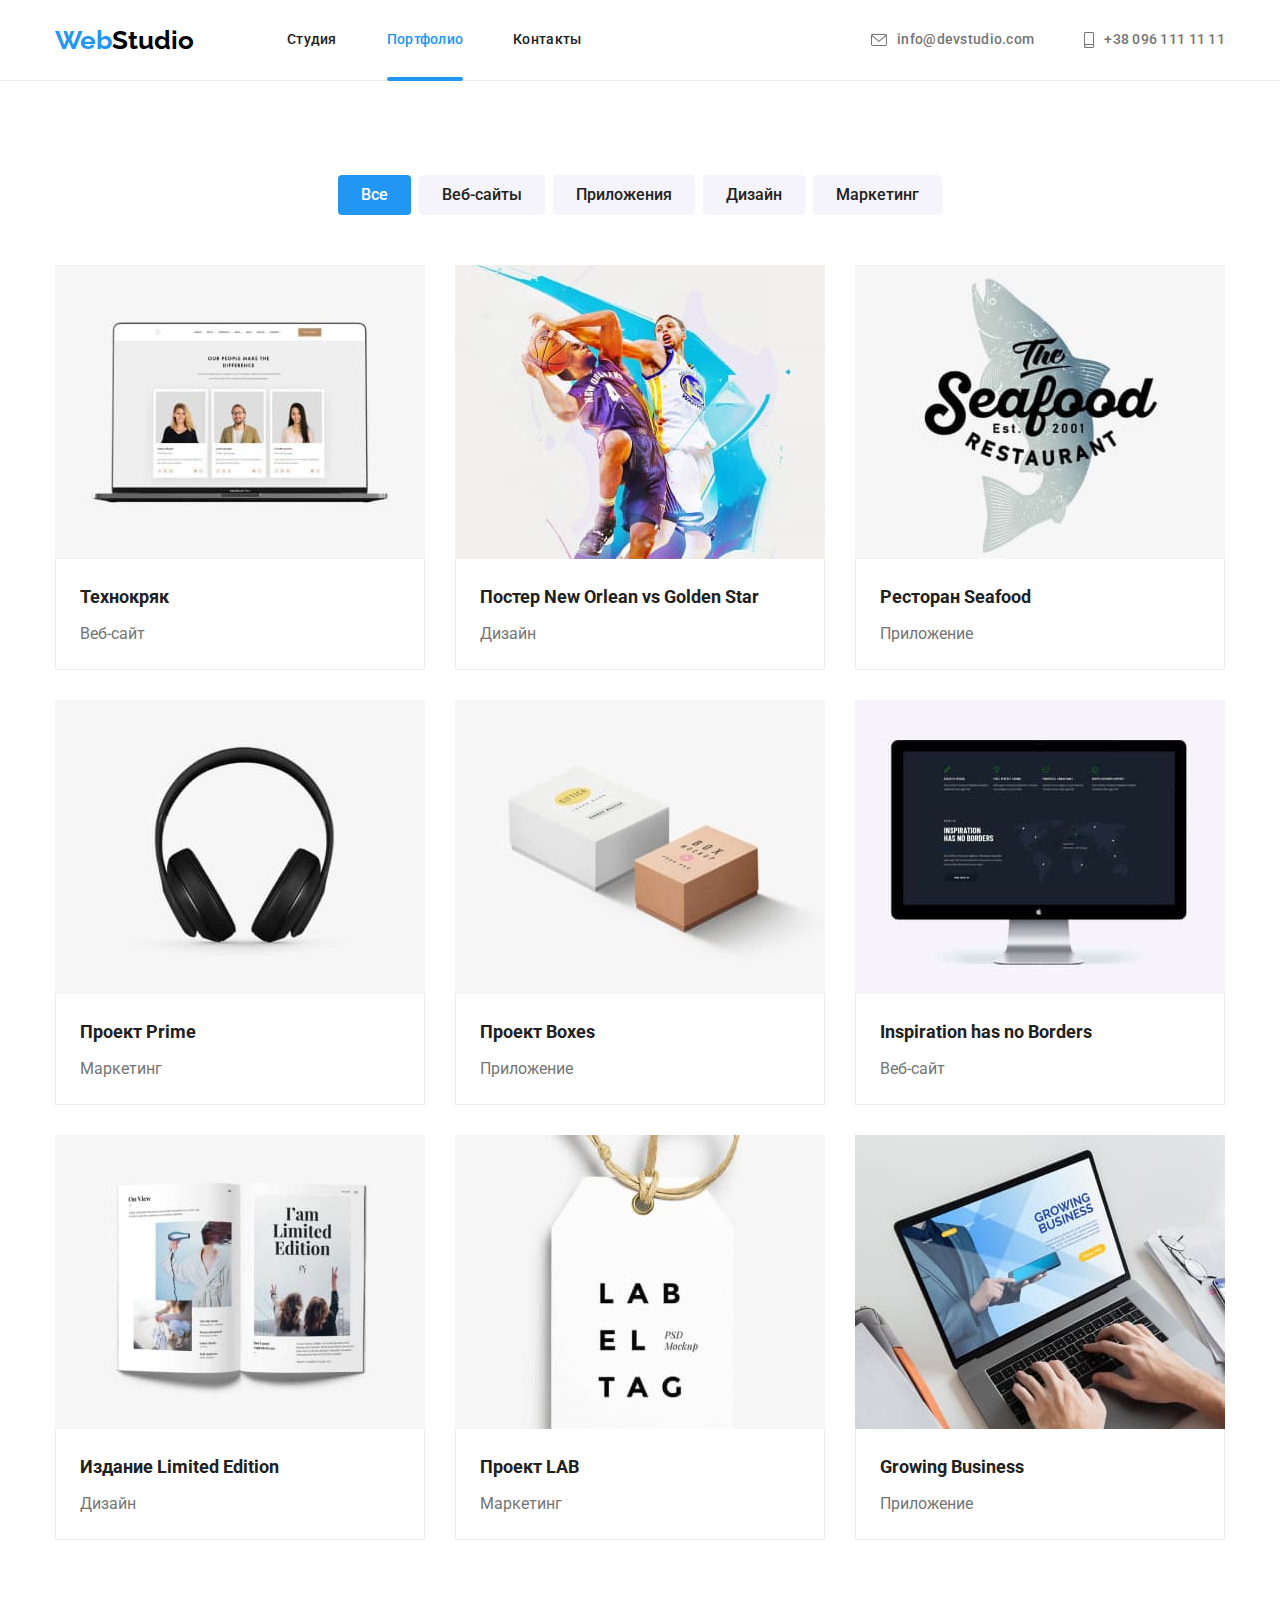
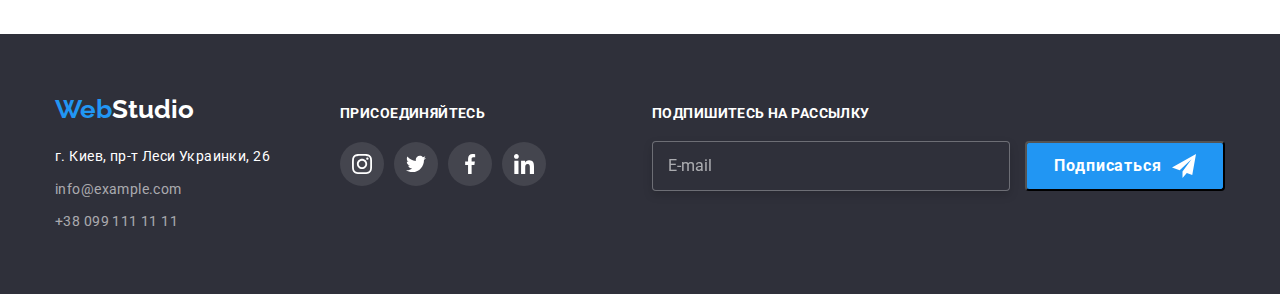
==== commit ff585757: "hw-8__done" ====
--- a/portfolio.html
+++ b/portfolio.html
@@ -20,7 +20,8 @@
   </head>
   <body>
     <!-- ---------------------------------------header ---------------------------------------------->
-    <!-- <header class="page-header">
+
+    <header class="page-header">
       <div class="container main-nav">
         <nav class="main-nav">
           <a href="./index.html" class="main-nav__labe">
@@ -40,6 +41,28 @@
               >
             </li>
             <li><a href="" class="site-nav__link site-nav--size-p">Контакты</a></li>
+          </ul>
+          <ul class="tablet-mail-tel list">
+            <li class="tablet-mail-tel__item">
+              <a
+                href="mailto:info@devstudio.com"
+                class="tablet-mail-tel__link tablet-mail-tel__link-mb"
+              >
+                <svg class="mailtel__icons" width="16" height="12">
+                  <use href="./images/icons.svg#icon-envelope-hover-1"></use>
+                </svg>
+                info@devstudio.com
+              </a>
+            </li>
+            <li class="tablet-mail-tel__item">
+              <a href="tel:+380961111111" class="tablet-mail-tel__link">
+                <svg class="mailtel__icons" width="10" height="16">
+                  <use href="./images/icons.svg#icon-smartphone-1"></use>
+                </svg>
+
+                +38 096 111 11 11
+              </a>
+            </li>
           </ul>
         </nav>
         <ul class="mailtel list">
@@ -62,7 +85,79 @@
           </li>
         </ul>
       </div>
-    </header> -->
+      <a href="./index.html" class="main-nav__labe logo-mobile">
+        Web<span class="main-nav__studio logo-mobile">Studio</span>
+      </a>
+      <button type="button" class="btn-open-menu" data-menu-open>
+        <svg class="mailtel__icons" width="40" height="40">
+          <use href="./images/icons.svg#icon-menu_40px"></use>
+        </svg>
+      </button>
+      <!-- --------------------MOBILE----MODAl-------------- -->
+      <div class="mob-menu is-hidden" data-menu>
+        <div class="container container-mobile">
+          <div class="mob-menu-top">
+            <button type="button" class="btn-close-menu" data-menu-close>
+              <svg class="mailtel__icons" width="40" height="40">
+                <use href="./images/icons.svg#icon-close_40px"></use>
+              </svg>
+            </button>
+            <ul class="mob-menu-list list">
+              <li class="mob-menu-list__item">
+                <a href="./index.html" class="mob-menu-list__link">Студия</a>
+              </li>
+              <li class="mob-menu-list__item">
+                <a href="./portfolio.html" class="mob-menu-list__link-active">Портфолио</a>
+              </li>
+              <li class="mob-menu-list__item">
+                <a href="" class="mob-menu-list__link">Контакты</a>
+              </li>
+            </ul>
+          </div>
+          <div class="mob-menu-bottom">
+            <ul class="mob-mailtel list">
+              <li class="mob-mailtel__item">
+                <a href="tel:+380961111111" class="mob-mailtel__link"> +38 096 111 11 11 </a>
+              </li>
+
+              <li class="mob-mailtel__item">
+                <a
+                  href="mailto:info@devstudio.com"
+                  class="meil-mailtel__link"
+                  rel="noopener noreferrer"
+                >
+                  info@devstudio.com
+                </a>
+              </li>
+              <div class="mob-social-network__div">
+                <ul class="list mob-social-network__ul">
+                  <li class="mob-social-network__item">
+                    <a href="https://www.instagram.com/" class="mob-social-network__link__first"
+                      >Instagram</a
+                    >
+                  </li>
+                  <li class="mob-social-network__item">
+                    <a href="https://twitter.com/?lang=ru" class="mob-social-network__link"
+                      >Twitter</a
+                    >
+                  </li>
+                  <li class="mob-social-network__item">
+                    <a href="https://uk-ua.facebook.com/" class="mob-social-network__link"
+                      >Facebook</a
+                    >
+                  </li>
+                  <li class="mob-social-network__item">
+                    <a href="https://ru.linkedin.com/" class="mob-social-network__link__last"
+                      >LinkedIn</a
+                    >
+                  </li>
+                </ul>
+              </div>
+            </ul>
+          </div>
+        </div>
+      </div>
+    </header>
 
     <!-- --------------------------------------------------------main-------- -->
     <main>
@@ -381,5 +476,6 @@
         </form>
       </div>
     </footer>
+    <script src="./js/menu.js"></script>
   </body>
 </html>
--- a/css/main.min.css
+++ b/css/main.min.css
@@ -1,2 +1,2 @@
-:root{--primary-text-color: #212121;--accent-color: #2196f3;--bgc-text-hero: #fff;--hero-bgc: #2f303a;--benefits: #757575;--zaholovokh2: #212121;--bcg-comand-and-button-filter: #f5f4fa;--icon-color: #afb1b8;--transition-d: 250ms;--transition-t: cubic-bezier(0.4, 0, 0.2, 1);--roboto: 'Roboto', sans-serif}h1,h2,h3,p,ul{margin:0;padding:0}img{display:block;width:100%;max-width:100%;height:auto}a{text-decoration:none}textarea{resize:none}.section__title{font-size:28px;line-height:33px;color:var(--zaholovokh2);margin-bottom:50px;text-align:center}@media screen and (min-width: 1200px){.section__title{font-size:36px;line-height:42px}}body{font-family:'Roboto', sans-serif;background-color:var(--bgc-text-hero);color:var(--primary-text-color)}.main-nav__labe{font-family:'Raleway';font-weight:bold;font-size:26px;line-height:1.19;color:var(--accent-color);text-decoration:none;margin-right:93px}.logo-fot{font-family:'Raleway';font-weight:bold;font-size:26px;line-height:1.19;color:var(--accent-color);text-decoration:none;margin-bottom:20px;display:block}@media screen and (max-width: 1200px){.logo-fot{text-align:center}}.footer-list__link{color:var(--bgc-text-hero);font-family:Roboto;font-style:normal;font-weight:normal;font-size:14px;line-height:1.71;letter-spacing:0.03em;text-decoration:none}@media screen and (max-width: 1199px){.displ-none-img{display:none}}.list{list-style:none}.page-header{border-bottom:1px solid #ececec}.main-nav{display:-webkit-box;display:-ms-flexbox;display:flex;-webkit-box-align:center;-ms-flex-align:center;align-items:center}.main-nav__studio{color:#000000}.site-nav{display:-webkit-box;display:-ms-flexbox;display:flex;-webkit-box-align:center;-ms-flex-align:center;align-items:center;-webkit-transition-property:color;transition-property:color}.site-nav__link-margin{margin-right:50px;position:relative}.section{padding-top:94px;padding-bottom:60px}@media screen and (min-width: 1200px){.section{padding-bottom:94px}}.site-nav--size-p{padding-top:32px;padding-bottom:32px;display:block}.site-nav__active-link{color:var(--accent-color)}.active{color:var(--accent-color)}.site-nav__serif{font-style:normal;font-weight:500;font-size:14px;line-height:1.14;letter-spacing:0.02em;text-decoration:none}.site-nav__active-link.site-nav--size-p::after{position:absolute;bottom:-1px;left:0;content:'';width:100%;height:4px;background-color:var(--accent-color);border-radius:2px}.site-nav .site-nav__link{color:var(--primary-text-color)}.site-nav .site-nav__link:hover{color:var(--accent-color)}.site-nav .site-nav__link:focus{color:var(--accent-color)}.site-nav__link{font-weight:500;font-size:14px;line-height:1.14;letter-spacing:0.02em;text-decoration:none;padding-top:32px;padding-bottom:32px;-webkit-transition-duration:var(--transition-d);transition-duration:var(--transition-d);-webkit-transition-timing-function:var(--transition-t);transition-timing-function:var(--transition-t)}.site-nav__link:hover .mailtel__icons{fill:var(--accent-color)}.site-nav__link:focus .mailtel__icons{fill:var(--accent-color)}.mailtel{display:-webkit-box;display:-ms-flexbox;display:flex;margin-left:auto}.mailtel .mailtel__link{color:var(--benefits);text-decoration:none;-webkit-transition-property:color;transition-property:color}.mailtel .mailtel__link:hover{color:var(--accent-color)}.mailtel .mailtel__link:focus{color:var(--accent-color)}.mailtel__link{font-weight:500;font-size:14px;line-height:1.14;letter-spacing:0.02em;-webkit-transition-duration:var(--transition-d);transition-duration:var(--transition-d);-webkit-transition-timing-function:var(--transition-t);transition-timing-function:var(--transition-t);-webkit-transition-property:color;transition-property:color}@media screen and (max-width: 768px){.hero{padding-top:200px;padding-bottom:200px;margin-top:0;max-width:1600px;margin-right:auto;margin-left:auto;background-color:var(--hero-bgc);text-align:center;background-image:-webkit-gradient(linear, left top, right top, from(rgba(47,48,58,0.4)), to(rgba(47,48,58,0.4))),url(../images/hero-mob-1x.jpg);background-image:linear-gradient(to right, rgba(47,48,58,0.4), rgba(47,48,58,0.4)),url(../images/hero-mob-1x.jpg);background-repeat:no-repeat;background-position:center;background-size:cover}}@media screen and (max-width: 768px) and (min-device-pixel-ratio: 2), screen and (max-width: 768px) and (-webkit-min-device-pixel-ratio: 2), screen and (max-width: 768px) and (min-resolution: 192dpi), screen and (max-width: 768px) and (min-resolution: 2dppx){.hero{background-image:-webkit-gradient(linear, left top, right top, from(rgba(47,48,58,0.4)), to(rgba(47,48,58,0.4))),url(../images/hero-mob-2x.jpg);background-image:linear-gradient(to right, rgba(47,48,58,0.4), rgba(47,48,58,0.4)),url(../images/hero-mob-2x.jpg)}}@media screen and (max-width: 1200px){.hero{padding-top:200px;padding-bottom:200px;margin-top:0;max-width:1600px;margin-right:auto;margin-left:auto;background-color:var(--hero-bgc);text-align:center;background-image:-webkit-gradient(linear, left top, right top, from(rgba(47,48,58,0.4)), to(rgba(47,48,58,0.4))),url(../images/hero-tab-1x.jpg);background-image:linear-gradient(to right, rgba(47,48,58,0.4), rgba(47,48,58,0.4)),url(../images/hero-tab-1x.jpg);background-repeat:no-repeat;background-position:center;background-size:cover}}@media screen and (max-width: 1200px) and (min-device-pixel-ratio: 2), screen and (max-width: 1200px) and (-webkit-min-device-pixel-ratio: 2), screen and (max-width: 1200px) and (min-resolution: 192dpi), screen and (max-width: 1200px) and (min-resolution: 2dppx){.hero{background-image:-webkit-gradient(linear, left top, right top, from(rgba(47,48,58,0.4)), to(rgba(47,48,58,0.4))),url(../images/hero-tab-2x.jpg);background-image:linear-gradient(to right, rgba(47,48,58,0.4), rgba(47,48,58,0.4)),url(../images/hero-tab-2x.jpg)}}@media screen and (min-width: 1200px){.hero{padding-top:200px;padding-bottom:200px;margin-top:0;max-width:1600px;margin-right:auto;margin-left:auto;background-color:var(--hero-bgc);text-align:center;background-image:-webkit-gradient(linear, left top, right top, from(rgba(47,48,58,0.4)), to(rgba(47,48,58,0.4))),url(../images/hero-bg.jpg);background-image:linear-gradient(to right, rgba(47,48,58,0.4), rgba(47,48,58,0.4)),url(../images/hero-bg.jpg);background-repeat:no-repeat;background-position:center;background-size:cover}}@media screen and (min-width: 1200px) and (min-device-pixel-ratio: 2), screen and (min-width: 1200px) and (-webkit-min-device-pixel-ratio: 2), screen and (min-width: 1200px) and (min-resolution: 192dpi), screen and (min-width: 1200px) and (min-resolution: 2dppx){.hero{background-image:-webkit-gradient(linear, left top, right top, from(rgba(47,48,58,0.4)), to(rgba(47,48,58,0.4))),url(../images/hero-2x.jpg);background-image:linear-gradient(to right, rgba(47,48,58,0.4), rgba(47,48,58,0.4)),url(../images/hero-2x.jpg)}}.hero__title{font-weight:900;font-size:44px;line-height:1.36;color:var(--bgc-text-hero);margin-top:0;margin-bottom:30px;max-width:696px;margin-left:auto;margin-right:auto;letter-spacing:0.06em}@media screen and (max-width: 1200px){.hero__title{font-size:26px;line-height:1.62;max-width:360px}}.section--pading-zero{padding-top:0px}.feature-list__img{width:270px;height:120px;background-color:var(--bcg-comand-and-button-filter);margin-bottom:30px;display:-webkit-box;display:-ms-flexbox;display:flex;-webkit-box-pack:center;-ms-flex-pack:center;justify-content:center;-webkit-box-align:center;-ms-flex-align:center;align-items:center}@media screen and (max-width: 768px){.feature-list__img{width:450px}}.feature-list{margin:0;padding-left:0}@media screen and (min-width: 768px){.feature-list{display:-webkit-box;display:-ms-flexbox;display:flex;-ms-flex-wrap:wrap;flex-wrap:wrap;-webkit-box-pack:center;-ms-flex-pack:center;justify-content:center}}@media screen and (min-width: 1200px){.feature-list{display:-webkit-box;display:-ms-flexbox;display:flex}}.feature-list__title{font-weight:bold;font-size:14px;line-height:1.14;letter-spacing:0.03em;text-transform:uppercase;margin-bottom:10px}.feature-list__benefits{font-size:14px;line-height:1.71;color:var(--benefits)}@media screen and (min-width: 768px){.feature-list__block{width:270px;margin-right:30px}}@media screen and (max-width: 1200px){.feature-list__block:nth-child(2){margin-right:0px}}@media screen and (max-width: 768px){.feature-list__block{display:-webkit-box;display:-ms-flexbox;display:flex;-ms-flex-wrap:wrap;flex-wrap:wrap;-webkit-box-pack:center;-ms-flex-pack:center;justify-content:center;margin-right:0px}}.feature-list__block:nth-child(4){margin-right:0px}.overlay{background-color:var(--hero-bgc);opacity:0.8;position:absolute;bottom:0;left:0;width:370px;height:70px;padding-top:27px;padding-bottom:27px}.overlay__text{font-weight:bold;font-size:14px;line-height:16px;text-align:center;letter-spacing:0.03em;text-transform:uppercase;color:var(--bgc-text-hero)}.comand-list{margin:0;padding-left:0}@media screen and (min-width: 768px){.comand-list{display:-webkit-box;display:-ms-flexbox;display:flex;-ms-flex-wrap:wrap;flex-wrap:wrap}}@media screen and (min-width: 1200px){.comand-list{display:-webkit-box;display:-ms-flexbox;display:flex}}.section-comand{background-color:var(--bcg-comand-and-button-filter);padding-top:60px}@media screen and (min-width: 1200px){.section-comand{padding-top:94px}}.comand-list__name-master{font-weight:500;font-size:16px;line-height:1.18}.comand-list__job-master{font-weight:normal;font-size:16px;line-height:1.18;color:var(--benefits);margin-top:10px;margin-bottom:16px}.comand-list__discription{background-color:#fff;text-align:center;padding-top:30px;padding-bottom:30px;border-radius:0px 0px 4px 4px}.comand-list__block{-webkit-box-shadow:0px 1px 3px rgba(0,0,0,0.12),0px 1px 1px rgba(0,0,0,0.14),0px 2px 1px rgba(0,0,0,0.2);box-shadow:0px 1px 3px rgba(0,0,0,0.12),0px 1px 1px rgba(0,0,0,0.14),0px 2px 1px rgba(0,0,0,0.2);border-radius:0px 0px 4px 4px;margin-bottom:30px}@media screen and (min-width: 768px){.comand-list__block{width:354px;margin-right:30px}}@media screen and (min-width: 1200px){.comand-list__block{width:270px;margin-right:30px}}.comand-list__block:nth-child(2){margin-right:0px}@media screen and (min-width: 1200px){.comand-list__block:nth-child(2){margin-right:30px}}.comand-list__block:nth-child(4){margin-right:0px}.shadow-img{-webkit-box-shadow:0px 1px 3px rgba(0,0,0,0.12),0px 1px 1px rgba(0,0,0,0.14),0px 2px 1px rgba(0,0,0,0.2);box-shadow:0px 1px 3px rgba(0,0,0,0.12),0px 1px 1px rgba(0,0,0,0.14),0px 2px 1px rgba(0,0,0,0.2);border-radius:0px 0px 4px 4px}.social-network-list{display:-webkit-box;display:-ms-flexbox;display:flex;-webkit-box-pack:center;-ms-flex-pack:center;justify-content:center}.social-network-list__item+.social-network-list__item{margin-left:10px}.social-network-list__link{width:44px;height:44px;background-color:var(--bgc-text-hero);display:-webkit-box;display:-ms-flexbox;display:flex;-webkit-box-pack:center;-ms-flex-pack:center;justify-content:center;-webkit-box-align:center;-ms-flex-align:center;align-items:center;border-radius:50%;-webkit-transition-duration:var(--transition-d);transition-duration:var(--transition-d);-webkit-transition-timing-function:var(--transition-t);transition-timing-function:var(--transition-t);-webkit-transition-property:background-color;transition-property:background-color}.social-network-list__link:hover{background-color:var(--accent-color)}.social-network-list__link:focus{background-color:var(--accent-color)}.social-network-list__link:hover .social-network-list__icon{fill:var(--bgc-text-hero)}.social-network-list__link:focus .social-network-list__icon{fill:var(--bgc-text-hero)}.social-network-list__icon{fill:var(--icon-color);-webkit-transition-duration:var(--transition-d);transition-duration:var(--transition-d);-webkit-transition-timing-function:var(--transition-t);transition-timing-function:var(--transition-t);-webkit-transition-property:fill;transition-property:fill}.regular-client-list{display:-webkit-box;display:-ms-flexbox;display:flex;-ms-flex-wrap:wrap;flex-wrap:wrap;-webkit-box-pack:center;-ms-flex-pack:center;justify-content:center;margin-right:-30px}@media screen and (min-width: 768px){.regular-client-list{display:-webkit-box;display:-ms-flexbox;display:flex;-ms-flex-wrap:wrap;flex-wrap:wrap;-webkit-box-pack:center;-ms-flex-pack:center;justify-content:center}}@media screen and (min-width: 1200px){.regular-client-list{display:-webkit-box;display:-ms-flexbox;display:flex}}.regular-client-list__block{margin-right:30px;margin-bottom:30px}.regular-client-list__link{display:-webkit-box;display:-ms-flexbox;display:flex;width:170px;height:92px;border-width:1px;border-style:solid;border-color:var(--icon-color);border-radius:4px;-webkit-box-pack:center;-ms-flex-pack:center;justify-content:center;-webkit-box-align:center;-ms-flex-align:center;align-items:center;-webkit-transition-duration:var(--transition-d);transition-duration:var(--transition-d);-webkit-transition-timing-function:var(--transition-t);transition-timing-function:var(--transition-t);-webkit-transition-property:border-color;transition-property:border-color}.regular-client-list__link:focus{border-color:var(--accent-color)}.regular-client-list__link:hover{border-color:var(--accent-color)}.regular-client-list__icon{fill:var(--icon-color);-webkit-transition-duration:var(--transition-d);transition-duration:var(--transition-d);-webkit-transition-timing-function:var(--transition-t);transition-timing-function:var(--transition-t);-webkit-transition-property:fill;transition-property:fill}.regular-client-list__icon:hover{fill:var(--accent-color)}.regular-client-list__link:hover .regular-client-list__icon{fill:var(--accent-color)}.regular-client-list__link:focus .regular-client-list__icon{fill:var(--accent-color)}.mailtel__icons{fill:var(--benefits);margin-right:10px;-webkit-transition-duration:var(--transition-d);transition-duration:var(--transition-d);-webkit-transition-timing-function:var(--transition-t);transition-timing-function:var(--transition-t);-webkit-transition-property:fill;transition-property:fill}.mailtel__icons:hover{fill:var(--accent-color)}.footer-list{list-style:none}@media screen and (max-width: 1200px){.footer-list{text-align:center}}.foter{background-color:var(--hero-bgc);padding-top:60px;padding-bottom:60px}.footer-list__block{margin-bottom:9px}.footer-list__block:last-child{margin-bottom:0px}.foter--color-studio{color:var(--bgc-text-hero)}.transparent{color:rgba(255,255,255,0.6);text-decoration:none;-webkit-transition-duration:var(--transition-d);transition-duration:var(--transition-d);-webkit-transition-timing-function:var(--transition-t);transition-timing-function:var(--transition-t);-webkit-transition-property:color;transition-property:color}.transparent:hover{color:var(--bgc-text-hero)}.footer-flex{-webkit-box-align:baseline;-ms-flex-align:baseline;align-items:baseline}@media screen and (min-width: 768px){.footer-flex{display:-webkit-box;display:-ms-flexbox;display:flex;-ms-flex-wrap:wrap;flex-wrap:wrap;-ms-flex-pack:distribute;justify-content:space-around}}@media screen and (min-width: 1200px){.footer-flex{display:-webkit-box;display:-ms-flexbox;display:flex}}@media screen and (max-width: 768px){.footer-flex{text-align:center}}@media screen and (max-width: 768px){.footer-icon{margin-left:0px}}@media screen and (min-width: 768px){.footer-icon{text-align:center}}@media screen and (min-width: 1200px){.footer-icon{margin-left:70px;text-align:left}}.footer-icon-text{font-weight:bold;font-size:14px;line-height:1.14;letter-spacing:0.03em;text-transform:uppercase;color:#ffffff;margin-bottom:20px}@media screen and (max-width: 768px){.footer-icon-text{margin-top:60px}}.color-icon-footer{background-color:rgba(255,255,255,0.1)}.colr-icn-img-ftr{fill:var(--bgc-text-hero)}.parents-overlay{position:relative;overflow:hidden}.blue-overlay{position:absolute;top:0;right:0;width:100%;height:100%;padding:63px 24px;background:var(--accent-color);opacity:0;-webkit-transform:translateY(100%);transform:translateY(100%);-webkit-transition-property:opacity, -webkit-transform;transition-property:opacity, -webkit-transform;transition-property:opacity, transform;transition-property:opacity, transform, -webkit-transform}.flex-container__link{-webkit-transition-duration:var(--transition-d);transition-duration:var(--transition-d);-webkit-transition-timing-function:var(--transition-t);transition-timing-function:var(--transition-t);-webkit-transition-property:display, -webkit-box-shadow;transition-property:display, -webkit-box-shadow;transition-property:display, box-shadow;transition-property:display, box-shadow, -webkit-box-shadow}.blue-overlay{-webkit-transition-timing-function:var(--transition-t);transition-timing-function:var(--transition-t);-webkit-transition:var(--transition-d);transition:var(--transition-d)}.flex-container__link:hover .blue-overlay{opacity:0.9;-webkit-transform:translateY(0);transform:translateY(0)}.flex-container__link:focus .blue-overlay{opacity:0.9;-webkit-transform:translateY(0);transform:translateY(0)}.blue-overlay__text{font-weight:normal;font-size:18px;line-height:calc(28 / 18);color:var(--bgc-text-hero);letter-spacing:0.03em}.flex-container{list-style:none;display:-webkit-box;display:-ms-flexbox;display:flex;-ms-flex-wrap:wrap;flex-wrap:wrap;padding-left:0;margin:0}@media screen and (min-width: 768px){.flex-container{display:-webkit-box;display:-ms-flexbox;display:flex;-ms-flex-wrap:wrap;flex-wrap:wrap}}@media screen and (min-width: 1200px){.flex-container{display:-webkit-box;display:-ms-flexbox;display:flex}}.flex-container__element{width:450px;margin-bottom:30px}@media screen and (min-width: 768px){.flex-container__element{width:354px;margin-right:30px}}@media screen and (min-width: 1200px){.flex-container__element{width:370px;margin-right:30px;margin-bottom:30px}}@media screen and (min-width: 768px){.flex-container__element:nth-child(2n){margin-right:0}}@media screen and (min-width: 1200px){.flex-container__element:nth-child(2n){margin-right:30px}}@media screen and (min-width: 768px){.flex-container__element:last-child{margin-right:0;margin-bottom:0}}@media screen and (min-width: 1200px){.flex-container__element:nth-child(3n){margin-right:0}}@media screen and (max-width: 768px){.flex-container__element:last-child{margin-bottom:0px}}@media screen and (min-width: 1200px){.flex-container__element:nth-last-child(-n+3){margin-bottom:0}}.flex-container__link:hover{display:block;-webkit-box-shadow:0px 1px 1px rgba(0,0,0,0.12),0px 4px 4px rgba(0,0,0,0.06),1px 4px 6px rgba(0,0,0,0.16);box-shadow:0px 1px 1px rgba(0,0,0,0.12),0px 4px 4px rgba(0,0,0,0.06),1px 4px 6px rgba(0,0,0,0.16)}.flex-container__link:focus{display:block;-webkit-box-shadow:0px 1px 1px rgba(0,0,0,0.12),0px 4px 4px rgba(0,0,0,0.06),1px 4px 6px rgba(0,0,0,0.16);box-shadow:0px 1px 1px rgba(0,0,0,0.12),0px 4px 4px rgba(0,0,0,0.06),1px 4px 6px rgba(0,0,0,0.16)}.discription-card-portfolio__name{font-weight:bold;font-size:18px;line-height:2;color:var(--zaholovokh2);margin-bottom:4px}.discription-card-portfolio__content{font-weight:normal;font-size:16px;line-height:1.87;color:var(--benefits);margin:0}.discription-card-portfolio{border-left-style:solid;border-right-style:solid;border-bottom-style:solid;border-color:#ececec;border-width:1px;padding:20px 24px 20px 24px}.form-subscription{margin-left:auto}@media screen and (max-width: 1200px){.form-subscription{margin-left:auto;margin-right:auto}}.form-subscription__title{font-weight:bold;font-size:14px;line-height:calc(16 / 14);letter-spacing:0.03em;text-transform:uppercase;color:var(--bgc-text-hero);margin-bottom:20px}@media screen and (max-width: 768px){.form-subscription__title{margin-top:60px}}@media screen and (max-width: 1200px){.form-subscription__title{margin-top:60px;text-align:center}}@media screen and (min-width: 1200px){.form-subscription__input{display:-webkit-box;display:-ms-flexbox;display:flex}}.form-subscription__input input{height:50px;background-color:var(--hero-bgc);padding:15px;border:1px solid rgba(255,255,255,0.3);-webkit-box-sizing:border-box;box-sizing:border-box;-webkit-filter:drop-shadow(0px 4px 4px rgba(0,0,0,0.15));filter:drop-shadow(0px 4px 4px rgba(0,0,0,0.15));border-radius:4px;color:var(--accent-color)}@media screen and (min-width: 480px){.form-subscription__input input{width:100%}}@media screen and (min-width: 768px){.form-subscription__input input{width:450px}}@media screen and (min-width: 1200px){.form-subscription__input input{width:358px}}.icon-send{margin-left:10px}.hero__button{border-radius:4px;padding:10px 32px;cursor:pointer;color:var(--bgc-text-hero);background-color:var(--accent-color);font-weight:bold;font-size:16px;line-height:1.87;letter-spacing:0.06em;-webkit-transition-property:background-color;transition-property:background-color;-webkit-transition-duration:var(--transition-d);transition-duration:var(--transition-d);-webkit-transition-timing-function:var(--transition-t);transition-timing-function:var(--transition-t)}.hero__button:hover{background-color:#188ce8}.mdl-close-btn{position:absolute;top:8px;right:8px;border:1px solid rgba(0,0,0,0.1);-webkit-box-sizing:border-box;box-sizing:border-box;background:var(--bgc-text-hero);width:30px;height:30px;border-radius:50%;padding:6px;display:-webkit-box;display:-ms-flexbox;display:flex;-webkit-box-align:center;-ms-flex-align:center;align-items:center;cursor:pointer}.mdl-close-btn:hover .mdl-close-btn__icon{fill:var(--accent-color);-webkit-transition-duration:var(--transition-d);transition-duration:var(--transition-d);-webkit-transition-timing-function:var(--transition-t);transition-timing-function:var(--transition-t)}.form__enter-btn{width:200px;height:50px;border:var(--bgc-text-hero);border-radius:4px;padding:10px 32px;cursor:pointer;color:var(--bgc-text-hero);background-color:var(--accent-color);font-weight:bold;font-size:16px;line-height:1.87;letter-spacing:0.06em;-webkit-transition-property:background-color;transition-property:background-color;display:block;margin:30px auto;margin-bottom:0;-webkit-transition-duration:var(--transition-d);transition-duration:var(--transition-d);-webkit-transition-timing-function:var(--transition-t);transition-timing-function:var(--transition-t);transition-property:background-color}.form__enter-btn:hover{background-color:#188ce8}.form-subscription__btn-entr{width:200px;height:50px;-webkit-box-align:center;-ms-flex-align:center;align-items:center;-webkit-box-pack:center;-ms-flex-pack:center;justify-content:center;border-radius:4px;padding:0;cursor:pointer;color:var(--bgc-text-hero);background-color:var(--accent-color);font-weight:bold;font-size:16px;line-height:1.87;letter-spacing:0.06em;-webkit-transition-property:background-color;transition-property:background-color;display:block;margin:30px auto;margin-top:0;margin-bottom:0;-webkit-transition-duration:var(--transition-d);transition-duration:var(--transition-d);-webkit-transition-timing-function:var(--transition-t);transition-timing-function:var(--transition-t);transition-property:background-color;margin-left:15px;display:-webkit-box;display:-ms-flexbox;display:flex}@media screen and (max-width: 1200px){.form-subscription__btn-entr{margin-left:auto;margin-right:auto;margin-top:20px}}.form-subscription__btn-entr:hover{background-color:#188ce8}.active-button-portfolio{border:1px solid transparent;border-radius:4px;cursor:pointer;background-color:var(--accent-color);font-style:normal;font-weight:500;font-size:16px;line-height:1.62;color:var(--bgc-text-hero);padding:6px 22px 6px 22px;-webkit-transition-duration:var(--transition-d);transition-duration:var(--transition-d);-webkit-transition-timing-function:var(--transition-t);transition-timing-function:var(--transition-t);-webkit-transition-property:-webkit-box-shadow;transition-property:-webkit-box-shadow;transition-property:box-shadow;transition-property:box-shadow, -webkit-box-shadow}.active-button-portfolio:hover{-webkit-box-shadow:0px 3px 1px rgba(0,0,0,0.1),0px 1px 2px rgba(0,0,0,0.08),0px 2px 2px rgba(0,0,0,0.12);box-shadow:0px 3px 1px rgba(0,0,0,0.1),0px 1px 2px rgba(0,0,0,0.08),0px 2px 2px rgba(0,0,0,0.12)}.filter-list-button{display:-webkit-box;display:-ms-flexbox;display:flex;-ms-flex-wrap:wrap;flex-wrap:wrap;margin-top:0;margin-bottom:50px}@media screen and (min-width: 768px){.filter-list-button{display:-webkit-box;display:-ms-flexbox;display:flex;-webkit-box-pack:center;-ms-flex-pack:center;justify-content:center}}.filter-list-button__block{margin-right:8px}@media screen and (max-width: 768px){.filter-list-button__block:nth-child(n+4){margin-top:15px}}.filter-list-button__block:last-child{margin-right:0}.filter-list-button__button{border:1px solid transparent;border-radius:4px;cursor:pointer;font-style:normal;font-weight:500;font-size:16px;line-height:1.62;color:var(--primary-text-color);background-color:var(--bcg-comand-and-button-filter);padding:6px 22px 6px 22px;-webkit-transition-duration:var(--transition-d);transition-duration:var(--transition-d);-webkit-transition-timing-function:var(--transition-t);transition-timing-function:var(--transition-t);-webkit-transition-property:border, border-radius, background-color, color, -webkit-box-shadow;transition-property:border, border-radius, background-color, color, -webkit-box-shadow;transition-property:border, border-radius, background-color, color, box-shadow;transition-property:border, border-radius, background-color, color, box-shadow, -webkit-box-shadow}.filter-list-button__button:hover{border:1px solid transparent;border-radius:4px;background-color:var(--accent-color);color:var(--bgc-text-hero);-webkit-box-shadow:0px 3px 1px rgba(0,0,0,0.1),0px 1px 2px rgba(0,0,0,0.08),0px 2px 2px rgba(0,0,0,0.12);box-shadow:0px 3px 1px rgba(0,0,0,0.1),0px 1px 2px rgba(0,0,0,0.08),0px 2px 2px rgba(0,0,0,0.12)}.filter-list-button__button:focus{border:1px solid transparent;border-radius:4px;background-color:var(--accent-color);color:var(--bgc-text-hero);-webkit-box-shadow:0px 3px 1px rgba(0,0,0,0.1),0px 1px 2px rgba(0,0,0,0.08),0px 2px 2px rgba(0,0,0,0.12);box-shadow:0px 3px 1px rgba(0,0,0,0.1),0px 1px 2px rgba(0,0,0,0.08),0px 2px 2px rgba(0,0,0,0.12)}.container{width:100%;margin-left:auto;margin-right:auto;padding-left:15px;padding-right:15px}@media screen and (min-width: 480px){.container{width:480px}}@media screen and (min-width: 768px){.container{width:768px}}@media screen and (min-width: 1200px){.container{width:1200px}}@media screen and (min-width: 1200px){.container{width:1200px}}.backdrop{position:fixed;top:0;left:0;width:100%;height:100%;background:rgba(0,0,0,0.2);-webkit-transition-duration:var(--transition-d);transition-duration:var(--transition-d);-webkit-transition-timing-function:var(--transition-t);transition-timing-function:var(--transition-t)}.backdrop.is-hidden{opacity:0;pointer-events:none;visibility:hidden}.modal{position:relative;margin:0 auto;width:90vw;min-height:581px;background-color:#fff;-webkit-box-shadow:0px 1px 3px rgba(0,0,0,0.12),0px 1px 1px rgba(0,0,0,0.14),0px 2px 1px rgba(0,0,0,0.2);box-shadow:0px 1px 3px rgba(0,0,0,0.12),0px 1px 1px rgba(0,0,0,0.14),0px 2px 1px rgba(0,0,0,0.2);border-radius:4px}@media screen and (min-width: 480px){.modal{position:absolute;width:450px;left:50%;top:50%;-webkit-transform:translate(-50%, -50%);transform:translate(-50%, -50%)}}@media screen and (min-width: 1200px){.modal{position:absolute;width:528px;left:50%;top:50%;-webkit-transform:translate(-50%, -50%);transform:translate(-50%, -50%)}}.form__text-title{font-weight:bold;font-size:20px;line-height:calc(23 / 20);text-align:center;color:var(--primary-text-color);margin-bottom:12px}.form__label{font-weight:normal;font-size:12px;line-height:calc(14 / 12);letter-spacing:0.01em;margin-bottom:4px;color:var(--benefits)}.text-agree{display:-webkit-box;display:-ms-flexbox;display:flex;-webkit-box-align:center;-ms-flex-align:center;align-items:center;font-weight:normal;font-size:14px;line-height:calc(24 / 14);letter-spacing:0.03em;color:var(--benefits);-webkit-box-pack:center;-ms-flex-pack:center;justify-content:center}.box-text-agree{margin-top:20px;text-align:center;position:relative}.box-text-agree input[type='checkbox']{width:16px;height:15px}.form{padding:40px}.form-link-agree{color:var(--accent-color);text-decoration:underline}.form__field{display:-webkit-box;display:-ms-flexbox;display:flex;-webkit-box-orient:vertical;-webkit-box-direction:normal;-ms-flex-direction:column;flex-direction:column;margin-bottom:10px}.form__field:nth-child(5){margin-bottom:0px}.form__field input{padding-left:42px;width:100%;height:40px;border:1px solid rgba(33,33,33,0.2);-webkit-box-sizing:border-box;box-sizing:border-box;border-radius:4px;outline:none;-webkit-transition-property:border-color;transition-property:border-color}.form__field input:focus{border-color:var(--accent-color);-webkit-transition-duration:var(--transition-d);transition-duration:var(--transition-d);-webkit-transition-timing-function:var(--transition-t);transition-timing-function:var(--transition-t)}.form__field input:focus ~ svg{fill:var(--accent-color);-webkit-transition-duration:var(--transition-d);transition-duration:var(--transition-d);-webkit-transition-timing-function:var(--transition-t);transition-timing-function:var(--transition-t)}.form__field input:hover ~ svg{fill:var(--accent-color);-webkit-transition-duration:var(--transition-d);transition-duration:var(--transition-d);-webkit-transition-timing-function:var(--transition-t);transition-timing-function:var(--transition-t)}.form__field:hover input{border-color:var(--accent-color);-webkit-transition-duration:var(--transition-d);transition-duration:var(--transition-d);-webkit-transition-timing-function:var(--transition-t);transition-timing-function:var(--transition-t)}.form__field:focus input{border-color:var(--accent-color);-webkit-transition-duration:var(--transition-d);transition-duration:var(--transition-d);-webkit-transition-timing-function:var(--transition-t);transition-timing-function:var(--transition-t)}.form__field textarea{height:120px;border:1px solid rgba(33,33,33,0.2);-webkit-box-sizing:border-box;box-sizing:border-box;border-radius:4px;padding:12px 16px;outline:none}.form__field textarea:focus{border-color:var(--accent-color);-webkit-transition-duration:var(--transition-d);transition-duration:var(--transition-d);-webkit-transition-timing-function:var(--transition-t);transition-timing-function:var(--transition-t)}.form__field:hover textarea{border-color:var(--accent-color);-webkit-transition-duration:var(--transition-d);transition-duration:var(--transition-d);-webkit-transition-timing-function:var(--transition-t);transition-timing-function:var(--transition-t)}textarea[id='text']::-webkit-input-placeholder{font-size:12px;line-height:14px;letter-spacing:0.01em;color:rgba(117,117,117,0.5)}textarea[id='text']:-ms-input-placeholder{font-size:12px;line-height:14px;letter-spacing:0.01em;color:rgba(117,117,117,0.5)}textarea[id='text']::-ms-input-placeholder{font-size:12px;line-height:14px;letter-spacing:0.01em;color:rgba(117,117,117,0.5)}textarea[id='text']::placeholder{font-size:12px;line-height:14px;letter-spacing:0.01em;color:rgba(117,117,117,0.5)}.form__pic{position:absolute;left:12px;top:50%;-webkit-transform:translateY(-50%);transform:translateY(-50%)}.form__input-div{position:relative}.checkbox-input{position:absolute;width:1px;height:1px;margin:-1px;padding:0;overflow:hidden;border:0;clip:rect(0 0 0 0)}.custom-checkboxx{display:inline-block;text-align:center;border-radius:2px;width:16px;height:15px;border:2px solid var(--primary-text-color);margin-right:7px}.checkbox-input:checked+.custom-checkboxx{background-color:var(--accent-color);border-color:var(--accent-color);background-image:url(../images/icon-check.svg);background-size:contain;background-origin:border-box;background-repeat:no-repeat}input::-webkit-input-placeholder{color:rgba(255,255,255,0.6)}input:-ms-input-placeholder{color:rgba(255,255,255,0.6)}input::-ms-input-placeholder{color:rgba(255,255,255,0.6)}input::placeholder{color:rgba(255,255,255,0.6)}
+:root{--primary-text-color: #212121;--accent-color: #2196f3;--bgc-text-hero: #fff;--hero-bgc: #2f303a;--benefits: #757575;--zaholovokh2: #212121;--bcg-comand-and-button-filter: #f5f4fa;--icon-color: #afb1b8;--transition-d: 250ms;--transition-t: cubic-bezier(0.4, 0, 0.2, 1);--roboto: 'Roboto', sans-serif}h1,h2,h3,p,ul{margin:0;padding:0}img{display:block;width:100%;max-width:100%;height:auto}a{text-decoration:none}textarea{resize:none}.section__title{font-size:28px;line-height:33px;color:var(--zaholovokh2);margin-bottom:50px;text-align:center}@media screen and (min-width: 1200px){.section__title{font-size:36px;line-height:42px}}body{font-family:'Roboto', sans-serif;background-color:var(--bgc-text-hero);color:var(--primary-text-color)}.main-nav__labe{font-family:'Raleway';font-weight:bold;font-size:26px;line-height:1.19;color:var(--accent-color);text-decoration:none;margin-right:93px}.logo-fot{font-family:'Raleway';font-weight:bold;font-size:26px;line-height:1.19;color:var(--accent-color);text-decoration:none;margin-bottom:20px;display:block}@media screen and (max-width: 1200px){.logo-fot{text-align:center}}.footer-list__link{color:var(--bgc-text-hero);font-family:Roboto;font-style:normal;font-weight:normal;font-size:14px;line-height:1.71;letter-spacing:0.03em;text-decoration:none}@media screen and (max-width: 1199px){.displ-none-img{display:none}}.black-mob-close{fill:black}.list{list-style:none}.page-header{border-bottom:1px solid #ececec}@media screen and (max-width: 768px){.page-header{display:-webkit-box;display:-ms-flexbox;display:flex;padding:16px 15px;-webkit-box-align:center;-ms-flex-align:center;align-items:center}}.main-nav{display:-webkit-box;display:-ms-flexbox;display:flex;-webkit-box-align:center;-ms-flex-align:center;align-items:center}@media screen and (max-width: 768px){.main-nav{display:none}}.main-nav__studio{color:#000000}.site-nav{display:-webkit-box;display:-ms-flexbox;display:flex;-webkit-box-align:center;-ms-flex-align:center;align-items:center;-webkit-transition-property:color;transition-property:color}.site-nav__link-margin{margin-right:50px;position:relative}.section{padding-top:94px;padding-bottom:94px}.site-nav--size-p{padding-top:32px;padding-bottom:32px;display:block}.site-nav__active-link{color:var(--accent-color)}.active{color:var(--accent-color)}.site-nav__serif{font-style:normal;font-weight:500;font-size:14px;line-height:1.14;letter-spacing:0.02em;text-decoration:none}.site-nav__active-link.site-nav--size-p::after{position:absolute;bottom:-1px;left:0;content:'';width:100%;height:4px;background-color:var(--accent-color);border-radius:2px}.site-nav .site-nav__link{color:var(--primary-text-color)}.site-nav .site-nav__link:hover{color:var(--accent-color)}.site-nav .site-nav__link:focus{color:var(--accent-color)}.site-nav__link{font-weight:500;font-size:14px;line-height:1.14;letter-spacing:0.02em;text-decoration:none;padding-top:32px;padding-bottom:32px;-webkit-transition-duration:var(--transition-d);transition-duration:var(--transition-d);-webkit-transition-timing-function:var(--transition-t);transition-timing-function:var(--transition-t)}.site-nav__link:hover .mailtel__icons{fill:var(--accent-color)}.site-nav__link:focus .mailtel__icons{fill:var(--accent-color)}.mailtel{display:-webkit-box;display:-ms-flexbox;display:flex;margin-left:auto}@media screen and (max-width: 1200px){.mailtel{display:none}}.tablet-header-mail{display:block}@media screen and (max-width: 768px){.tablet-header-mail{display:none}}@media screen and (min-width: 1200px){.tablet-header-mail{display:none}}.mailtel__icons{margin-right:10px;-webkit-transition-duration:var(--transition-d);transition-duration:var(--transition-d);-webkit-transition-timing-function:var(--transition-t);transition-timing-function:var(--transition-t);-webkit-transition-property:fill;transition-property:fill}@media screen and (max-width: 768px){.mailtel__icons{margin-right:0}}@media screen and (min-width: 768px){.mailtel__icons{fill:var(--benefits)}}.mailtel__icons:hover{fill:var(--accent-color)}.mailtel .mailtel__link{color:var(--benefits);text-decoration:none;-webkit-transition-property:color;transition-property:color}.mailtel .mailtel__link:hover{color:var(--accent-color)}.mailtel .mailtel__link:focus{color:var(--accent-color)}.mailtel__link{font-weight:500;font-size:14px;line-height:1.14;letter-spacing:0.02em;-webkit-transition-duration:var(--transition-d);transition-duration:var(--transition-d);-webkit-transition-timing-function:var(--transition-t);transition-timing-function:var(--transition-t);-webkit-transition-property:color;transition-property:color}@media screen and (min-width: 768px){.logo-mobile{display:none}}.tablet-mail-tel{margin-left:84px}@media screen and (min-width: 1200px){.tablet-mail-tel{display:none}}.tablet-mail-tel__link{display:-webkit-box;display:-ms-flexbox;display:flex;color:#757575;font-weight:500;font-size:12px;line-height:1.17;letter-spacing:0.02em;-webkit-transition-duration:var(--transition-d);transition-duration:var(--transition-d);-webkit-transition-timing-function:var(--transition-t);transition-timing-function:var(--transition-t)}.tablet-mail-tel__link:hover{color:var(--accent-color)}.tablet-mail-tel__link:focus{color:var(--accent-color)}.tablet-mail-tel__link-mb{margin-bottom:10px}.tablet-mail-tel__link:hover .mailtel__icons{fill:var(--accent-color)}@media screen and (max-width: 768px){.hero{padding-top:200px;padding-bottom:200px;margin-top:0;max-width:1600px;margin-right:auto;margin-left:auto;background-color:var(--hero-bgc);text-align:center;background-image:-webkit-gradient(linear, left top, right top, from(rgba(47,48,58,0.4)), to(rgba(47,48,58,0.4))),url(../images/hero-mob-1x.jpg);background-image:linear-gradient(to right, rgba(47,48,58,0.4), rgba(47,48,58,0.4)),url(../images/hero-mob-1x.jpg);background-repeat:no-repeat;background-position:center;background-size:cover}}@media screen and (max-width: 768px) and (min-device-pixel-ratio: 2), screen and (max-width: 768px) and (-webkit-min-device-pixel-ratio: 2), screen and (max-width: 768px) and (min-resolution: 192dpi), screen and (max-width: 768px) and (min-resolution: 2dppx){.hero{background-image:-webkit-gradient(linear, left top, right top, from(rgba(47,48,58,0.4)), to(rgba(47,48,58,0.4))),url(../images/hero-mob-2x.jpg);background-image:linear-gradient(to right, rgba(47,48,58,0.4), rgba(47,48,58,0.4)),url(../images/hero-mob-2x.jpg)}}@media screen and (max-width: 1200px){.hero{padding-top:200px;padding-bottom:200px;margin-top:0;max-width:1600px;margin-right:auto;margin-left:auto;background-color:var(--hero-bgc);text-align:center;background-image:-webkit-gradient(linear, left top, right top, from(rgba(47,48,58,0.4)), to(rgba(47,48,58,0.4))),url(../images/hero-tab-1x.jpg);background-image:linear-gradient(to right, rgba(47,48,58,0.4), rgba(47,48,58,0.4)),url(../images/hero-tab-1x.jpg);background-repeat:no-repeat;background-position:center;background-size:cover}}@media screen and (max-width: 1200px) and (min-device-pixel-ratio: 2), screen and (max-width: 1200px) and (-webkit-min-device-pixel-ratio: 2), screen and (max-width: 1200px) and (min-resolution: 192dpi), screen and (max-width: 1200px) and (min-resolution: 2dppx){.hero{background-image:-webkit-gradient(linear, left top, right top, from(rgba(47,48,58,0.4)), to(rgba(47,48,58,0.4))),url(../images/hero-tab-2x.jpg);background-image:linear-gradient(to right, rgba(47,48,58,0.4), rgba(47,48,58,0.4)),url(../images/hero-tab-2x.jpg)}}@media screen and (min-width: 1200px){.hero{padding-top:200px;padding-bottom:200px;margin-top:0;max-width:1600px;margin-right:auto;margin-left:auto;background-color:var(--hero-bgc);text-align:center;background-image:-webkit-gradient(linear, left top, right top, from(rgba(47,48,58,0.4)), to(rgba(47,48,58,0.4))),url(../images/hero-bg.jpg);background-image:linear-gradient(to right, rgba(47,48,58,0.4), rgba(47,48,58,0.4)),url(../images/hero-bg.jpg);background-repeat:no-repeat;background-position:center;background-size:cover}}@media screen and (min-width: 1200px) and (min-device-pixel-ratio: 2), screen and (min-width: 1200px) and (-webkit-min-device-pixel-ratio: 2), screen and (min-width: 1200px) and (min-resolution: 192dpi), screen and (min-width: 1200px) and (min-resolution: 2dppx){.hero{background-image:-webkit-gradient(linear, left top, right top, from(rgba(47,48,58,0.4)), to(rgba(47,48,58,0.4))),url(../images/hero-2x.jpg);background-image:linear-gradient(to right, rgba(47,48,58,0.4), rgba(47,48,58,0.4)),url(../images/hero-2x.jpg)}}.hero__title{font-weight:900;font-size:44px;line-height:1.36;color:var(--bgc-text-hero);margin-top:0;margin-bottom:30px;max-width:696px;margin-left:auto;margin-right:auto;letter-spacing:0.06em}@media screen and (max-width: 1200px){.hero__title{font-size:26px;line-height:1.62;max-width:360px}}.section--pading-zero{padding-top:0px}.feature-list__img{width:270px;height:120px;background-color:var(--bcg-comand-and-button-filter);margin-bottom:30px;display:-webkit-box;display:-ms-flexbox;display:flex;-webkit-box-pack:center;-ms-flex-pack:center;justify-content:center;-webkit-box-align:center;-ms-flex-align:center;align-items:center}@media screen and (max-width: 768px){.feature-list__img{width:450px}}.feature-list{margin:0;padding-left:0}@media screen and (min-width: 768px){.feature-list{display:-webkit-box;display:-ms-flexbox;display:flex;-ms-flex-wrap:wrap;flex-wrap:wrap;-webkit-box-pack:center;-ms-flex-pack:center;justify-content:center}}@media screen and (min-width: 1200px){.feature-list{display:-webkit-box;display:-ms-flexbox;display:flex}}.feature-list__title{font-weight:bold;font-size:14px;line-height:1.14;letter-spacing:0.03em;text-transform:uppercase;margin-bottom:10px}.feature-list__benefits{font-size:14px;line-height:1.71;color:var(--benefits)}@media screen and (min-width: 768px){.feature-list__block{width:270px;margin-right:30px}}@media screen and (max-width: 1200px){.feature-list__block:nth-child(2){margin-right:0px}}@media screen and (max-width: 768px){.feature-list__block{display:-webkit-box;display:-ms-flexbox;display:flex;-ms-flex-wrap:wrap;flex-wrap:wrap;-webkit-box-pack:center;-ms-flex-pack:center;justify-content:center;margin-right:0px}}.feature-list__block:nth-child(4){margin-right:0px}.overlay{background-color:var(--hero-bgc);opacity:0.8;position:absolute;bottom:0;left:0;width:370px;height:70px;padding-top:27px;padding-bottom:27px}.overlay__text{font-weight:bold;font-size:14px;line-height:16px;text-align:center;letter-spacing:0.03em;text-transform:uppercase;color:var(--bgc-text-hero)}.comand-list{margin:0;padding-left:0}@media screen and (min-width: 768px){.comand-list{display:-webkit-box;display:-ms-flexbox;display:flex;-ms-flex-wrap:wrap;flex-wrap:wrap}}@media screen and (min-width: 1200px){.comand-list{display:-webkit-box;display:-ms-flexbox;display:flex}}.section-comand{background-color:var(--bcg-comand-and-button-filter);padding-top:60px}@media screen and (min-width: 1200px){.section-comand{padding-top:94px}}.comand-list__name-master{font-weight:500;font-size:16px;line-height:1.18}.comand-list__job-master{font-weight:normal;font-size:16px;line-height:1.18;color:var(--benefits);margin-top:10px;margin-bottom:16px}.comand-list__discription{background-color:#fff;text-align:center;padding-top:30px;padding-bottom:30px;border-radius:0px 0px 4px 4px}.comand-list__block{-webkit-box-shadow:0px 1px 3px rgba(0,0,0,0.12),0px 1px 1px rgba(0,0,0,0.14),0px 2px 1px rgba(0,0,0,0.2);box-shadow:0px 1px 3px rgba(0,0,0,0.12),0px 1px 1px rgba(0,0,0,0.14),0px 2px 1px rgba(0,0,0,0.2);border-radius:0px 0px 4px 4px;margin-bottom:30px}@media screen and (min-width: 768px){.comand-list__block{width:354px;margin-right:30px}}@media screen and (min-width: 1200px){.comand-list__block{width:270px;margin-right:30px}}.comand-list__block:nth-child(2){margin-right:0px}@media screen and (min-width: 1200px){.comand-list__block:nth-child(2){margin-right:30px}}.comand-list__block:nth-child(4){margin-right:0px}.shadow-img{-webkit-box-shadow:0px 1px 3px rgba(0,0,0,0.12),0px 1px 1px rgba(0,0,0,0.14),0px 2px 1px rgba(0,0,0,0.2);box-shadow:0px 1px 3px rgba(0,0,0,0.12),0px 1px 1px rgba(0,0,0,0.14),0px 2px 1px rgba(0,0,0,0.2);border-radius:0px 0px 4px 4px}.social-network-list{display:-webkit-box;display:-ms-flexbox;display:flex;-webkit-box-pack:center;-ms-flex-pack:center;justify-content:center}.social-network-list__item+.social-network-list__item{margin-left:10px}.social-network-list__link{width:44px;height:44px;background-color:var(--bgc-text-hero);display:-webkit-box;display:-ms-flexbox;display:flex;-webkit-box-pack:center;-ms-flex-pack:center;justify-content:center;-webkit-box-align:center;-ms-flex-align:center;align-items:center;border-radius:50%;-webkit-transition-duration:var(--transition-d);transition-duration:var(--transition-d);-webkit-transition-timing-function:var(--transition-t);transition-timing-function:var(--transition-t);-webkit-transition-property:background-color;transition-property:background-color}.social-network-list__link:hover{background-color:var(--accent-color)}.social-network-list__link:focus{background-color:var(--accent-color)}.social-network-list__link:hover .social-network-list__icon{fill:var(--bgc-text-hero)}.social-network-list__link:focus .social-network-list__icon{fill:var(--bgc-text-hero)}.social-network-list__icon{fill:var(--icon-color);-webkit-transition-duration:var(--transition-d);transition-duration:var(--transition-d);-webkit-transition-timing-function:var(--transition-t);transition-timing-function:var(--transition-t);-webkit-transition-property:fill;transition-property:fill}.regular-client-list{display:-webkit-box;display:-ms-flexbox;display:flex;-ms-flex-wrap:wrap;flex-wrap:wrap;-webkit-box-pack:center;-ms-flex-pack:center;justify-content:center;margin-right:-30px}@media screen and (min-width: 768px){.regular-client-list{display:-webkit-box;display:-ms-flexbox;display:flex;-ms-flex-wrap:wrap;flex-wrap:wrap;-webkit-box-pack:center;-ms-flex-pack:center;justify-content:center}}@media screen and (min-width: 1200px){.regular-client-list{display:-webkit-box;display:-ms-flexbox;display:flex}}.regular-client-list__block{margin-right:30px;margin-bottom:30px}.regular-client-list__link{display:-webkit-box;display:-ms-flexbox;display:flex;width:170px;height:92px;border-width:1px;border-style:solid;border-color:var(--icon-color);border-radius:4px;-webkit-box-pack:center;-ms-flex-pack:center;justify-content:center;-webkit-box-align:center;-ms-flex-align:center;align-items:center;-webkit-transition-duration:var(--transition-d);transition-duration:var(--transition-d);-webkit-transition-timing-function:var(--transition-t);transition-timing-function:var(--transition-t);-webkit-transition-property:border-color;transition-property:border-color}.regular-client-list__link:focus{border-color:var(--accent-color)}.regular-client-list__link:hover{border-color:var(--accent-color)}.regular-client-list__icon{fill:var(--icon-color);-webkit-transition-duration:var(--transition-d);transition-duration:var(--transition-d);-webkit-transition-timing-function:var(--transition-t);transition-timing-function:var(--transition-t);-webkit-transition-property:fill;transition-property:fill}.regular-client-list__icon:hover{fill:var(--accent-color)}.regular-client-list__link:hover .regular-client-list__icon{fill:var(--accent-color)}.regular-client-list__link:focus .regular-client-list__icon{fill:var(--accent-color)}.footer-list{list-style:none}@media screen and (max-width: 1200px){.footer-list{text-align:center}}.foter{background-color:var(--hero-bgc);padding-top:60px;padding-bottom:60px}.footer-list__block{margin-bottom:9px}.footer-list__block:last-child{margin-bottom:0px}.foter--color-studio{color:var(--bgc-text-hero)}.transparent{color:rgba(255,255,255,0.6);text-decoration:none;-webkit-transition-duration:var(--transition-d);transition-duration:var(--transition-d);-webkit-transition-timing-function:var(--transition-t);transition-timing-function:var(--transition-t);-webkit-transition-property:color;transition-property:color}.transparent:hover{color:var(--bgc-text-hero)}.footer-flex{-webkit-box-align:baseline;-ms-flex-align:baseline;align-items:baseline}@media screen and (min-width: 768px){.footer-flex{display:-webkit-box;display:-ms-flexbox;display:flex;-ms-flex-wrap:wrap;flex-wrap:wrap;-ms-flex-pack:distribute;justify-content:space-around}}@media screen and (min-width: 1200px){.footer-flex{display:-webkit-box;display:-ms-flexbox;display:flex}}@media screen and (max-width: 768px){.footer-flex{text-align:center}}@media screen and (max-width: 768px){.footer-icon{margin-left:0px}}@media screen and (min-width: 768px){.footer-icon{text-align:center}}@media screen and (min-width: 1200px){.footer-icon{margin-left:70px;text-align:left}}.footer-icon-text{font-weight:bold;font-size:14px;line-height:1.14;letter-spacing:0.03em;text-transform:uppercase;color:#ffffff;margin-bottom:20px}@media screen and (max-width: 768px){.footer-icon-text{margin-top:60px}}.color-icon-footer{background-color:rgba(255,255,255,0.1)}.colr-icn-img-ftr{fill:var(--bgc-text-hero)}.parents-overlay{position:relative;overflow:hidden}.blue-overlay{position:absolute;top:0;right:0;width:100%;height:100%;padding:63px 24px;background:var(--accent-color);opacity:0;-webkit-transform:translateY(100%);transform:translateY(100%);-webkit-transition-property:opacity, -webkit-transform;transition-property:opacity, -webkit-transform;transition-property:opacity, transform;transition-property:opacity, transform, -webkit-transform}.flex-container__link{-webkit-transition-duration:var(--transition-d);transition-duration:var(--transition-d);-webkit-transition-timing-function:var(--transition-t);transition-timing-function:var(--transition-t);-webkit-transition-property:display, -webkit-box-shadow;transition-property:display, -webkit-box-shadow;transition-property:display, box-shadow;transition-property:display, box-shadow, -webkit-box-shadow}.blue-overlay{-webkit-transition-timing-function:var(--transition-t);transition-timing-function:var(--transition-t);-webkit-transition:var(--transition-d);transition:var(--transition-d)}.flex-container__link:hover .blue-overlay{opacity:0.9;-webkit-transform:translateY(0);transform:translateY(0)}.flex-container__link:focus .blue-overlay{opacity:0.9;-webkit-transform:translateY(0);transform:translateY(0)}.blue-overlay__text{font-weight:normal;font-size:18px;line-height:calc(28 / 18);color:var(--bgc-text-hero);letter-spacing:0.03em}.flex-container{list-style:none;display:-webkit-box;display:-ms-flexbox;display:flex;-ms-flex-wrap:wrap;flex-wrap:wrap;padding-left:0;margin:0}@media screen and (min-width: 768px){.flex-container{display:-webkit-box;display:-ms-flexbox;display:flex;-ms-flex-wrap:wrap;flex-wrap:wrap}}@media screen and (min-width: 1200px){.flex-container{display:-webkit-box;display:-ms-flexbox;display:flex}}.flex-container__element{width:450px;margin-bottom:30px}@media screen and (min-width: 768px){.flex-container__element{width:354px;margin-right:30px}}@media screen and (min-width: 1200px){.flex-container__element{width:370px;margin-right:30px;margin-bottom:30px}}@media screen and (min-width: 768px){.flex-container__element:nth-child(2n){margin-right:0}}@media screen and (min-width: 1200px){.flex-container__element:nth-child(2n){margin-right:30px}}@media screen and (min-width: 768px){.flex-container__element:last-child{margin-right:0;margin-bottom:0}}@media screen and (min-width: 1200px){.flex-container__element:nth-child(3n){margin-right:0}}@media screen and (max-width: 768px){.flex-container__element:last-child{margin-bottom:0px}}@media screen and (min-width: 1200px){.flex-container__element:nth-last-child(-n+3){margin-bottom:0}}.flex-container__link:hover{display:block;-webkit-box-shadow:0px 1px 1px rgba(0,0,0,0.12),0px 4px 4px rgba(0,0,0,0.06),1px 4px 6px rgba(0,0,0,0.16);box-shadow:0px 1px 1px rgba(0,0,0,0.12),0px 4px 4px rgba(0,0,0,0.06),1px 4px 6px rgba(0,0,0,0.16)}.flex-container__link:focus{display:block;-webkit-box-shadow:0px 1px 1px rgba(0,0,0,0.12),0px 4px 4px rgba(0,0,0,0.06),1px 4px 6px rgba(0,0,0,0.16);box-shadow:0px 1px 1px rgba(0,0,0,0.12),0px 4px 4px rgba(0,0,0,0.06),1px 4px 6px rgba(0,0,0,0.16)}.discription-card-portfolio__name{font-weight:bold;font-size:18px;line-height:2;color:var(--zaholovokh2);margin-bottom:4px}.discription-card-portfolio__content{font-weight:normal;font-size:16px;line-height:1.87;color:var(--benefits);margin:0}.discription-card-portfolio{border-left-style:solid;border-right-style:solid;border-bottom-style:solid;border-color:#ececec;border-width:1px;padding:20px 24px 20px 24px}.form-subscription{margin-left:auto}@media screen and (max-width: 1200px){.form-subscription{margin-left:auto;margin-right:auto}}.form-subscription__title{font-weight:bold;font-size:14px;line-height:calc(16 / 14);letter-spacing:0.03em;text-transform:uppercase;color:var(--bgc-text-hero);margin-bottom:20px}@media screen and (max-width: 768px){.form-subscription__title{margin-top:60px}}@media screen and (max-width: 1200px){.form-subscription__title{margin-top:60px;text-align:center}}@media screen and (min-width: 1200px){.form-subscription__input{display:-webkit-box;display:-ms-flexbox;display:flex}}.form-subscription__input input{height:50px;background-color:var(--hero-bgc);padding:15px;border:1px solid rgba(255,255,255,0.3);-webkit-box-sizing:border-box;box-sizing:border-box;-webkit-filter:drop-shadow(0px 4px 4px rgba(0,0,0,0.15));filter:drop-shadow(0px 4px 4px rgba(0,0,0,0.15));border-radius:4px;color:var(--accent-color)}@media screen and (min-width: 480px){.form-subscription__input input{width:100%}}@media screen and (min-width: 768px){.form-subscription__input input{width:450px}}@media screen and (min-width: 1200px){.form-subscription__input input{width:358px}}.icon-send{margin-left:10px}.hero__button{border-radius:4px;padding:10px 32px;cursor:pointer;color:var(--bgc-text-hero);background-color:var(--accent-color);font-weight:bold;font-size:16px;line-height:1.87;letter-spacing:0.06em;-webkit-transition-property:background-color;transition-property:background-color;-webkit-transition-duration:var(--transition-d);transition-duration:var(--transition-d);-webkit-transition-timing-function:var(--transition-t);transition-timing-function:var(--transition-t)}.hero__button:hover{background-color:#188ce8}.mdl-close-btn{position:absolute;top:8px;right:8px;border:1px solid rgba(0,0,0,0.1);-webkit-box-sizing:border-box;box-sizing:border-box;background:var(--bgc-text-hero);width:30px;height:30px;border-radius:50%;padding:6px;display:-webkit-box;display:-ms-flexbox;display:flex;-webkit-box-align:center;-ms-flex-align:center;align-items:center;cursor:pointer}.mdl-close-btn:hover .mdl-close-btn__icon{fill:var(--accent-color);-webkit-transition-duration:var(--transition-d);transition-duration:var(--transition-d);-webkit-transition-timing-function:var(--transition-t);transition-timing-function:var(--transition-t)}.form__enter-btn{width:200px;height:50px;border:var(--bgc-text-hero);border-radius:4px;padding:10px 32px;cursor:pointer;color:var(--bgc-text-hero);background-color:var(--accent-color);font-weight:bold;font-size:16px;line-height:1.87;letter-spacing:0.06em;-webkit-transition-property:background-color;transition-property:background-color;display:block;margin:30px auto;margin-bottom:0;-webkit-transition-duration:var(--transition-d);transition-duration:var(--transition-d);-webkit-transition-timing-function:var(--transition-t);transition-timing-function:var(--transition-t);transition-property:background-color}.form__enter-btn:hover{background-color:#188ce8}.form-subscription__btn-entr{width:200px;height:50px;-webkit-box-align:center;-ms-flex-align:center;align-items:center;-webkit-box-pack:center;-ms-flex-pack:center;justify-content:center;border-radius:4px;padding:0;cursor:pointer;color:var(--bgc-text-hero);background-color:var(--accent-color);font-weight:bold;font-size:16px;line-height:1.87;letter-spacing:0.06em;-webkit-transition-property:background-color;transition-property:background-color;display:block;margin:30px auto;margin-top:0;margin-bottom:0;-webkit-transition-duration:var(--transition-d);transition-duration:var(--transition-d);-webkit-transition-timing-function:var(--transition-t);transition-timing-function:var(--transition-t);transition-property:background-color;margin-left:15px;display:-webkit-box;display:-ms-flexbox;display:flex}@media screen and (max-width: 1200px){.form-subscription__btn-entr{margin-left:auto;margin-right:auto;margin-top:20px}}.form-subscription__btn-entr:hover{background-color:#188ce8}.active-button-portfolio{border:1px solid transparent;border-radius:4px;cursor:pointer;background-color:var(--accent-color);font-style:normal;font-weight:500;font-size:16px;line-height:1.62;color:var(--bgc-text-hero);padding:6px 22px 6px 22px;-webkit-transition-duration:var(--transition-d);transition-duration:var(--transition-d);-webkit-transition-timing-function:var(--transition-t);transition-timing-function:var(--transition-t);-webkit-transition-property:-webkit-box-shadow;transition-property:-webkit-box-shadow;transition-property:box-shadow;transition-property:box-shadow, -webkit-box-shadow}.active-button-portfolio:hover{-webkit-box-shadow:0px 3px 1px rgba(0,0,0,0.1),0px 1px 2px rgba(0,0,0,0.08),0px 2px 2px rgba(0,0,0,0.12);box-shadow:0px 3px 1px rgba(0,0,0,0.1),0px 1px 2px rgba(0,0,0,0.08),0px 2px 2px rgba(0,0,0,0.12)}.filter-list-button{display:-webkit-box;display:-ms-flexbox;display:flex;-ms-flex-wrap:wrap;flex-wrap:wrap;margin-top:0;margin-bottom:50px}@media screen and (min-width: 768px){.filter-list-button{display:-webkit-box;display:-ms-flexbox;display:flex;-webkit-box-pack:center;-ms-flex-pack:center;justify-content:center}}.filter-list-button__block{margin-right:8px}@media screen and (max-width: 768px){.filter-list-button__block:nth-child(n+4){margin-top:15px}}@media screen and (min-width: 250px) and (max-width: 395px){.filter-list-button__block:nth-child(n+3){margin-top:15px}}.filter-list-button__block:last-child{margin-right:0}.filter-list-button__button{border:1px solid transparent;border-radius:4px;cursor:pointer;font-style:normal;font-weight:500;font-size:16px;line-height:1.62;color:var(--primary-text-color);background-color:var(--bcg-comand-and-button-filter);padding:6px 22px 6px 22px;-webkit-transition-duration:var(--transition-d);transition-duration:var(--transition-d);-webkit-transition-timing-function:var(--transition-t);transition-timing-function:var(--transition-t);-webkit-transition-property:border, border-radius, background-color, color, -webkit-box-shadow;transition-property:border, border-radius, background-color, color, -webkit-box-shadow;transition-property:border, border-radius, background-color, color, box-shadow;transition-property:border, border-radius, background-color, color, box-shadow, -webkit-box-shadow}.filter-list-button__button:hover{border:1px solid transparent;border-radius:4px;background-color:var(--accent-color);color:var(--bgc-text-hero);-webkit-box-shadow:0px 3px 1px rgba(0,0,0,0.1),0px 1px 2px rgba(0,0,0,0.08),0px 2px 2px rgba(0,0,0,0.12);box-shadow:0px 3px 1px rgba(0,0,0,0.1),0px 1px 2px rgba(0,0,0,0.08),0px 2px 2px rgba(0,0,0,0.12)}.filter-list-button__button:focus{border:1px solid transparent;border-radius:4px;background-color:var(--accent-color);color:var(--bgc-text-hero);-webkit-box-shadow:0px 3px 1px rgba(0,0,0,0.1),0px 1px 2px rgba(0,0,0,0.08),0px 2px 2px rgba(0,0,0,0.12);box-shadow:0px 3px 1px rgba(0,0,0,0.1),0px 1px 2px rgba(0,0,0,0.08),0px 2px 2px rgba(0,0,0,0.12)}.btn-open-menu{margin-left:auto;border:1px solid transparent;background-color:#fff}@media screen and (min-width: 768px){.btn-open-menu{display:none}}.btn-close-menu{margin-left:auto;border:1px solid transparent;background-color:#fff}@media screen and (min-width: 768px){.btn-close-menu{display:none}}.container{width:100%;margin-left:auto;margin-right:auto;padding-left:15px;padding-right:15px}@media screen and (min-width: 480px){.container{width:480px}}@media screen and (min-width: 768px){.container{width:768px}}@media screen and (min-width: 1200px){.container{width:1200px}}@media screen and (min-width: 1200px){.container{width:1200px}}.backdrop{position:fixed;top:0;left:0;width:100%;height:100%;background:rgba(0,0,0,0.2);-webkit-transition-duration:var(--transition-d);transition-duration:var(--transition-d);-webkit-transition-timing-function:var(--transition-t);transition-timing-function:var(--transition-t)}.backdrop.is-hidden{opacity:0;pointer-events:none;visibility:hidden}.modal{position:relative;margin:0 auto;width:90vw;min-height:581px;background-color:#fff;-webkit-box-shadow:0px 1px 3px rgba(0,0,0,0.12),0px 1px 1px rgba(0,0,0,0.14),0px 2px 1px rgba(0,0,0,0.2);box-shadow:0px 1px 3px rgba(0,0,0,0.12),0px 1px 1px rgba(0,0,0,0.14),0px 2px 1px rgba(0,0,0,0.2);border-radius:4px}@media screen and (min-width: 480px){.modal{position:absolute;width:450px;left:50%;top:50%;-webkit-transform:translate(-50%, -50%);transform:translate(-50%, -50%)}}@media screen and (min-width: 1200px){.modal{position:absolute;width:528px;left:50%;top:50%;-webkit-transform:translate(-50%, -50%);transform:translate(-50%, -50%)}}.form__text-title{font-weight:bold;font-size:20px;line-height:calc(23 / 20);text-align:center;color:var(--primary-text-color);margin-bottom:12px}.form__label{font-weight:normal;font-size:12px;line-height:calc(14 / 12);letter-spacing:0.01em;margin-bottom:4px;color:var(--benefits)}.text-agree{display:-webkit-box;display:-ms-flexbox;display:flex;-webkit-box-align:center;-ms-flex-align:center;align-items:center;font-weight:normal;font-size:14px;line-height:calc(24 / 14);letter-spacing:0.03em;color:var(--benefits);-webkit-box-pack:center;-ms-flex-pack:center;justify-content:center}.box-text-agree{margin-top:20px;text-align:center;position:relative}.box-text-agree input[type='checkbox']{width:16px;height:15px}.form{padding:40px}.form-link-agree{color:var(--accent-color);text-decoration:underline}.form__field{display:-webkit-box;display:-ms-flexbox;display:flex;-webkit-box-orient:vertical;-webkit-box-direction:normal;-ms-flex-direction:column;flex-direction:column;margin-bottom:10px}.form__field:nth-child(5){margin-bottom:0px}.form__field input{padding-left:42px;width:100%;height:40px;border:1px solid rgba(33,33,33,0.2);-webkit-box-sizing:border-box;box-sizing:border-box;border-radius:4px;outline:none;-webkit-transition-property:border-color;transition-property:border-color}.form__field input:focus{border-color:var(--accent-color);-webkit-transition-duration:var(--transition-d);transition-duration:var(--transition-d);-webkit-transition-timing-function:var(--transition-t);transition-timing-function:var(--transition-t)}.form__field input:focus ~ svg{fill:var(--accent-color);-webkit-transition-duration:var(--transition-d);transition-duration:var(--transition-d);-webkit-transition-timing-function:var(--transition-t);transition-timing-function:var(--transition-t)}.form__field input:hover ~ svg{fill:var(--accent-color);-webkit-transition-duration:var(--transition-d);transition-duration:var(--transition-d);-webkit-transition-timing-function:var(--transition-t);transition-timing-function:var(--transition-t)}.form__field:hover input{border-color:var(--accent-color);-webkit-transition-duration:var(--transition-d);transition-duration:var(--transition-d);-webkit-transition-timing-function:var(--transition-t);transition-timing-function:var(--transition-t)}.form__field:focus input{border-color:var(--accent-color);-webkit-transition-duration:var(--transition-d);transition-duration:var(--transition-d);-webkit-transition-timing-function:var(--transition-t);transition-timing-function:var(--transition-t)}.form__field textarea{height:120px;border:1px solid rgba(33,33,33,0.2);-webkit-box-sizing:border-box;box-sizing:border-box;border-radius:4px;padding:12px 16px;outline:none}.form__field textarea:focus{border-color:var(--accent-color);-webkit-transition-duration:var(--transition-d);transition-duration:var(--transition-d);-webkit-transition-timing-function:var(--transition-t);transition-timing-function:var(--transition-t)}.form__field:hover textarea{border-color:var(--accent-color);-webkit-transition-duration:var(--transition-d);transition-duration:var(--transition-d);-webkit-transition-timing-function:var(--transition-t);transition-timing-function:var(--transition-t)}textarea[id='text']::-webkit-input-placeholder{font-size:12px;line-height:14px;letter-spacing:0.01em;color:rgba(117,117,117,0.5)}textarea[id='text']:-ms-input-placeholder{font-size:12px;line-height:14px;letter-spacing:0.01em;color:rgba(117,117,117,0.5)}textarea[id='text']::-ms-input-placeholder{font-size:12px;line-height:14px;letter-spacing:0.01em;color:rgba(117,117,117,0.5)}textarea[id='text']::placeholder{font-size:12px;line-height:14px;letter-spacing:0.01em;color:rgba(117,117,117,0.5)}.form__pic{position:absolute;left:12px;top:50%;-webkit-transform:translateY(-50%);transform:translateY(-50%)}.form__input-div{position:relative}.checkbox-input{position:absolute;width:1px;height:1px;margin:-1px;padding:0;overflow:hidden;border:0;clip:rect(0 0 0 0)}.custom-checkboxx{display:inline-block;text-align:center;border-radius:2px;width:16px;height:15px;border:2px solid var(--primary-text-color);margin-right:7px}.checkbox-input:checked+.custom-checkboxx{background-color:var(--accent-color);border-color:var(--accent-color);background-image:url(../images/icon-check.svg);background-size:contain;background-origin:border-box;background-repeat:no-repeat}input::-webkit-input-placeholder{color:rgba(255,255,255,0.6)}input:-ms-input-placeholder{color:rgba(255,255,255,0.6)}input::-ms-input-placeholder{color:rgba(255,255,255,0.6)}input::placeholder{color:rgba(255,255,255,0.6)}.container-mobile{background-color:#ffffff;height:100%;display:-webkit-box;display:-ms-flexbox;display:flex;-webkit-box-orient:vertical;-webkit-box-direction:normal;-ms-flex-direction:column;flex-direction:column;-webkit-box-pack:justify;-ms-flex-pack:justify;justify-content:space-between}.mob-menu{background-color:#ffffff;position:fixed;top:0;left:0;width:100vw;height:100%;z-index:1;padding-top:48px;padding-bottom:48px}@media screen and (min-width: 768px){.mob-menu{display:none}}@media screen and (max-width: 768px){.mob-menu{overflow:hidden}}.mob-menu .body{overflow:hidden}.mob-menu.is-hidden{opacity:0;pointer-events:none;visibility:hidden}.btn-close-menu{position:absolute;top:10px;right:15px;color:#212121}.mob-menu-list__link{font-family:Roboto;font-style:normal;font-weight:500;font-size:40px;line-height:calc(47 / 40);letter-spacing:0.02em;color:#212121}.mob-menu-list__link-active{font-family:Roboto;font-style:normal;font-weight:500;font-size:40px;line-height:calc(47 / 40);text-align:center;letter-spacing:0.02em;color:#2196f3}.mob-menu-list__item:not(:last-child){margin-bottom:32px}.mob-mailtel__link{width:296px;height:40px;left:40px;top:562px}.mob-social-network__item{display:inline}.mob-social-network__link{font-family:Roboto;font-style:normal;font-weight:500;font-size:18px;line-height:calc(22 / 18);letter-spacing:0.02em;color:#2196f3;padding-right:10px;padding-left:10px;border-right:1px solid rgba(33,33,33,0.2)}.mob-social-network__link__last{font-family:Roboto;font-style:normal;font-weight:500;font-size:18px;line-height:calc(22 / 18);letter-spacing:0.02em;color:#2196f3;padding-right:10px;padding-left:10px}.mob-social-network__link__first{font-family:Roboto;font-style:normal;font-weight:500;font-size:18px;line-height:calc(22 / 18);letter-spacing:0.02em;color:#2196f3;padding-right:10px;border-right:1px solid rgba(33,33,33,0.2)}.mob-social-network__ul{margin-top:64px}.meil-mailtel__link{font-family:Roboto;font-style:normal;font-weight:500;font-size:24px;line-height:28px;letter-spacing:0.02em;color:#757575}.mob-mailtel__item{margin-top:32px}.mob-mailtel__link{font-family:Roboto;font-style:normal;font-weight:500;font-size:40px;line-height:47px;text-align:center;letter-spacing:0.02em;color:#2196f3}.mob-mailtel__link:hover{color:#2196f3}
 /*# sourceMappingURL=main.min.css.map */